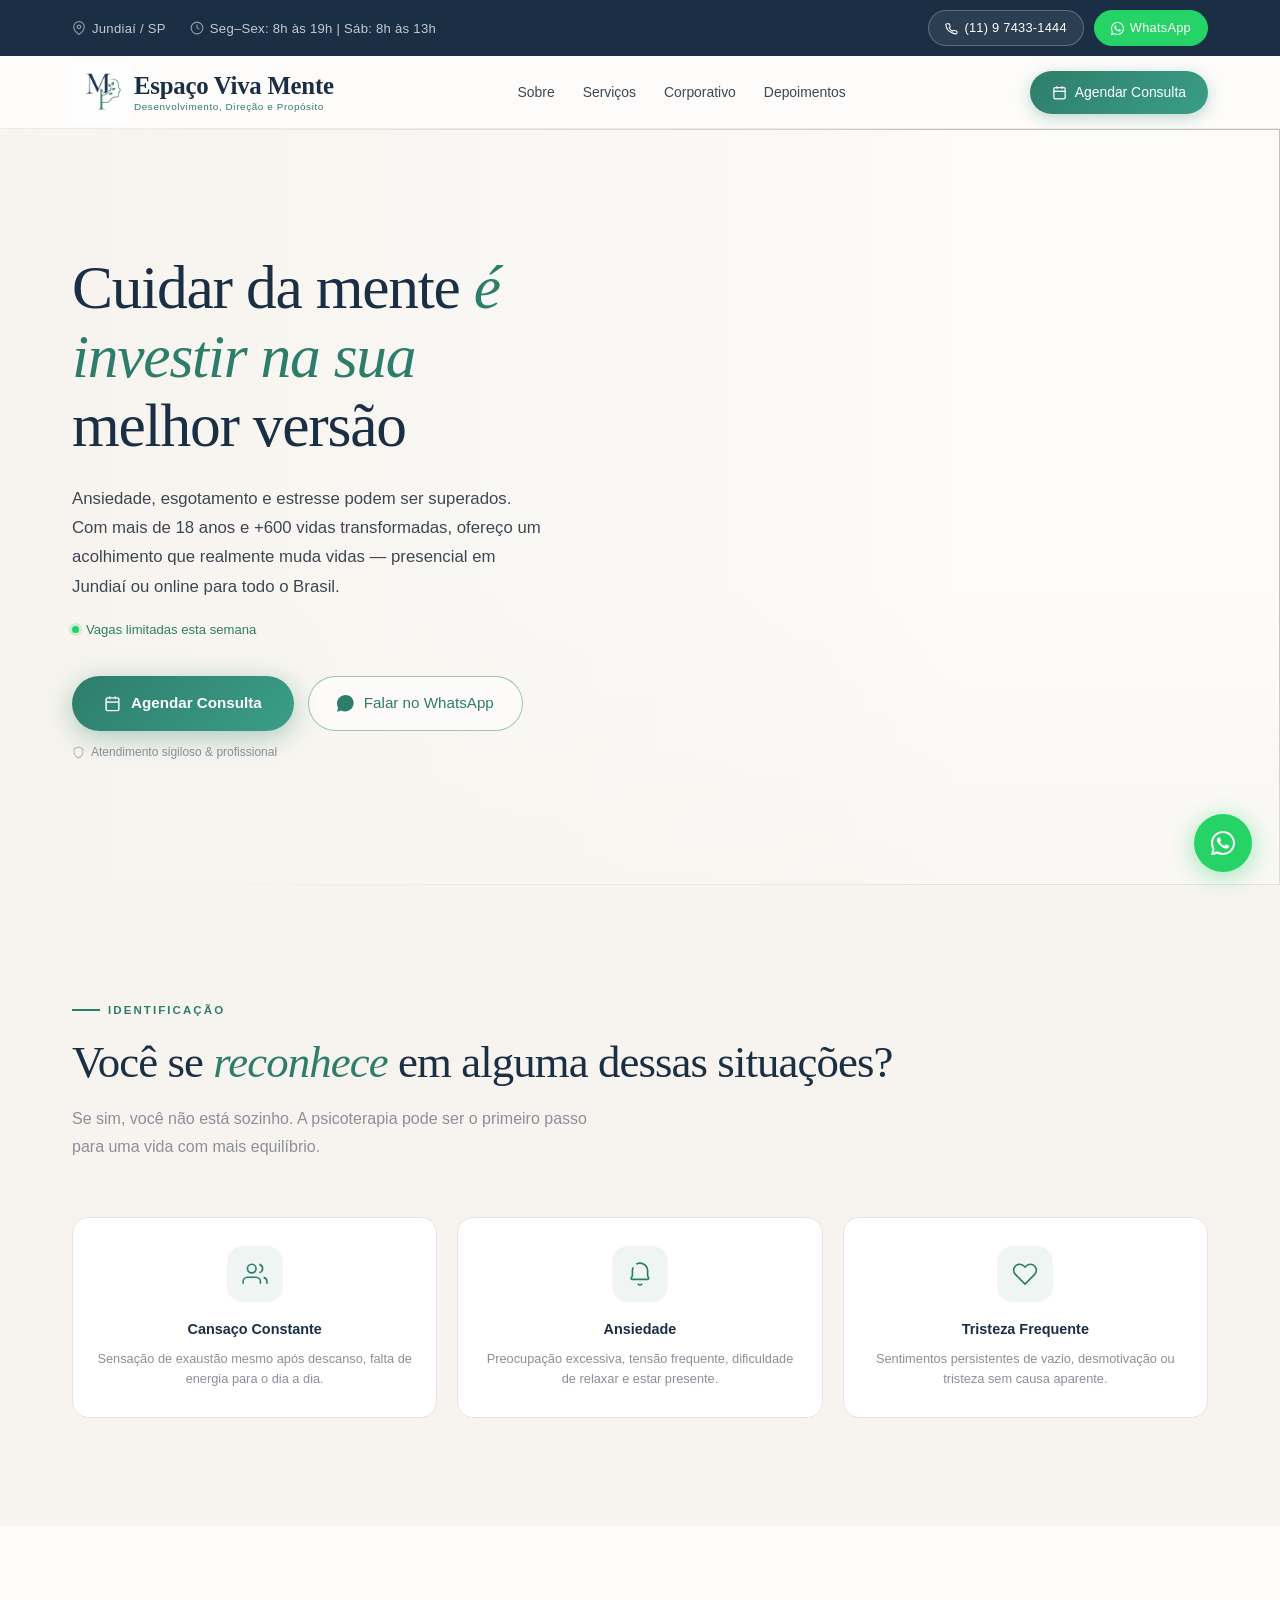
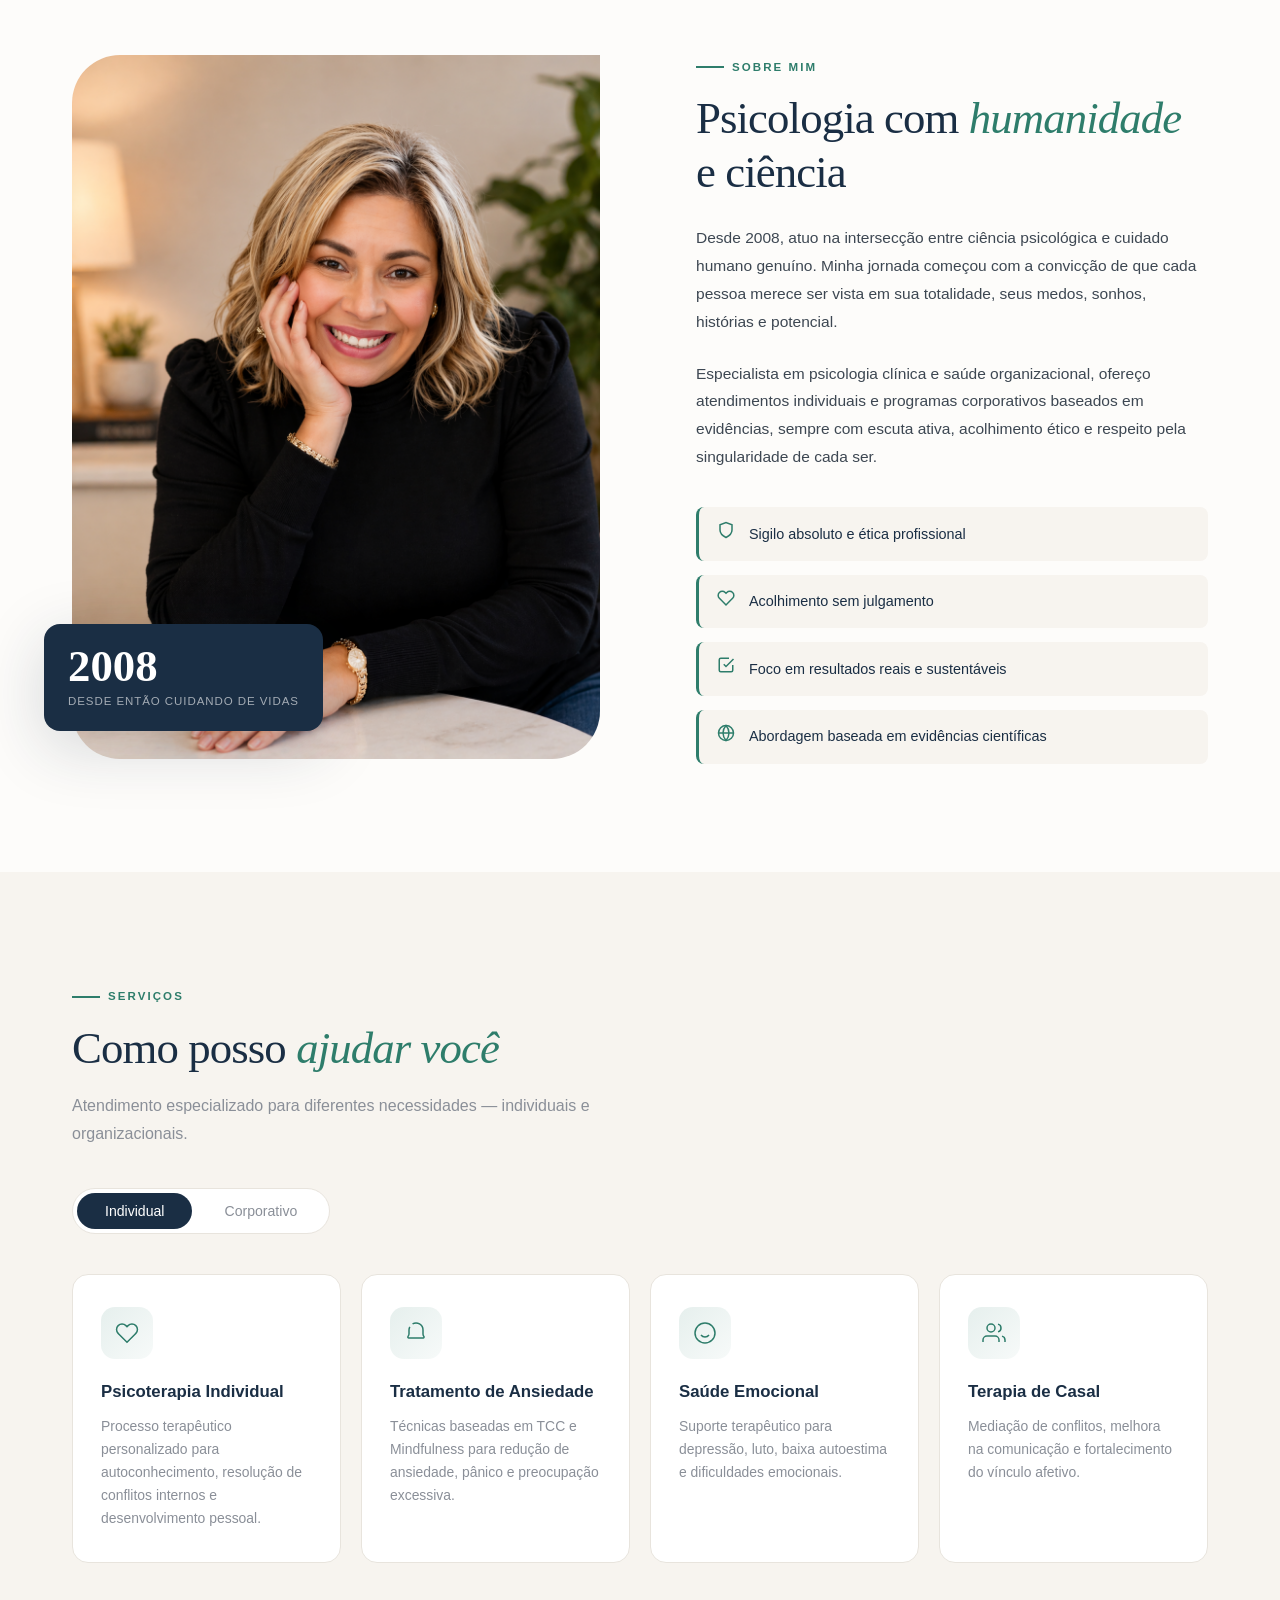
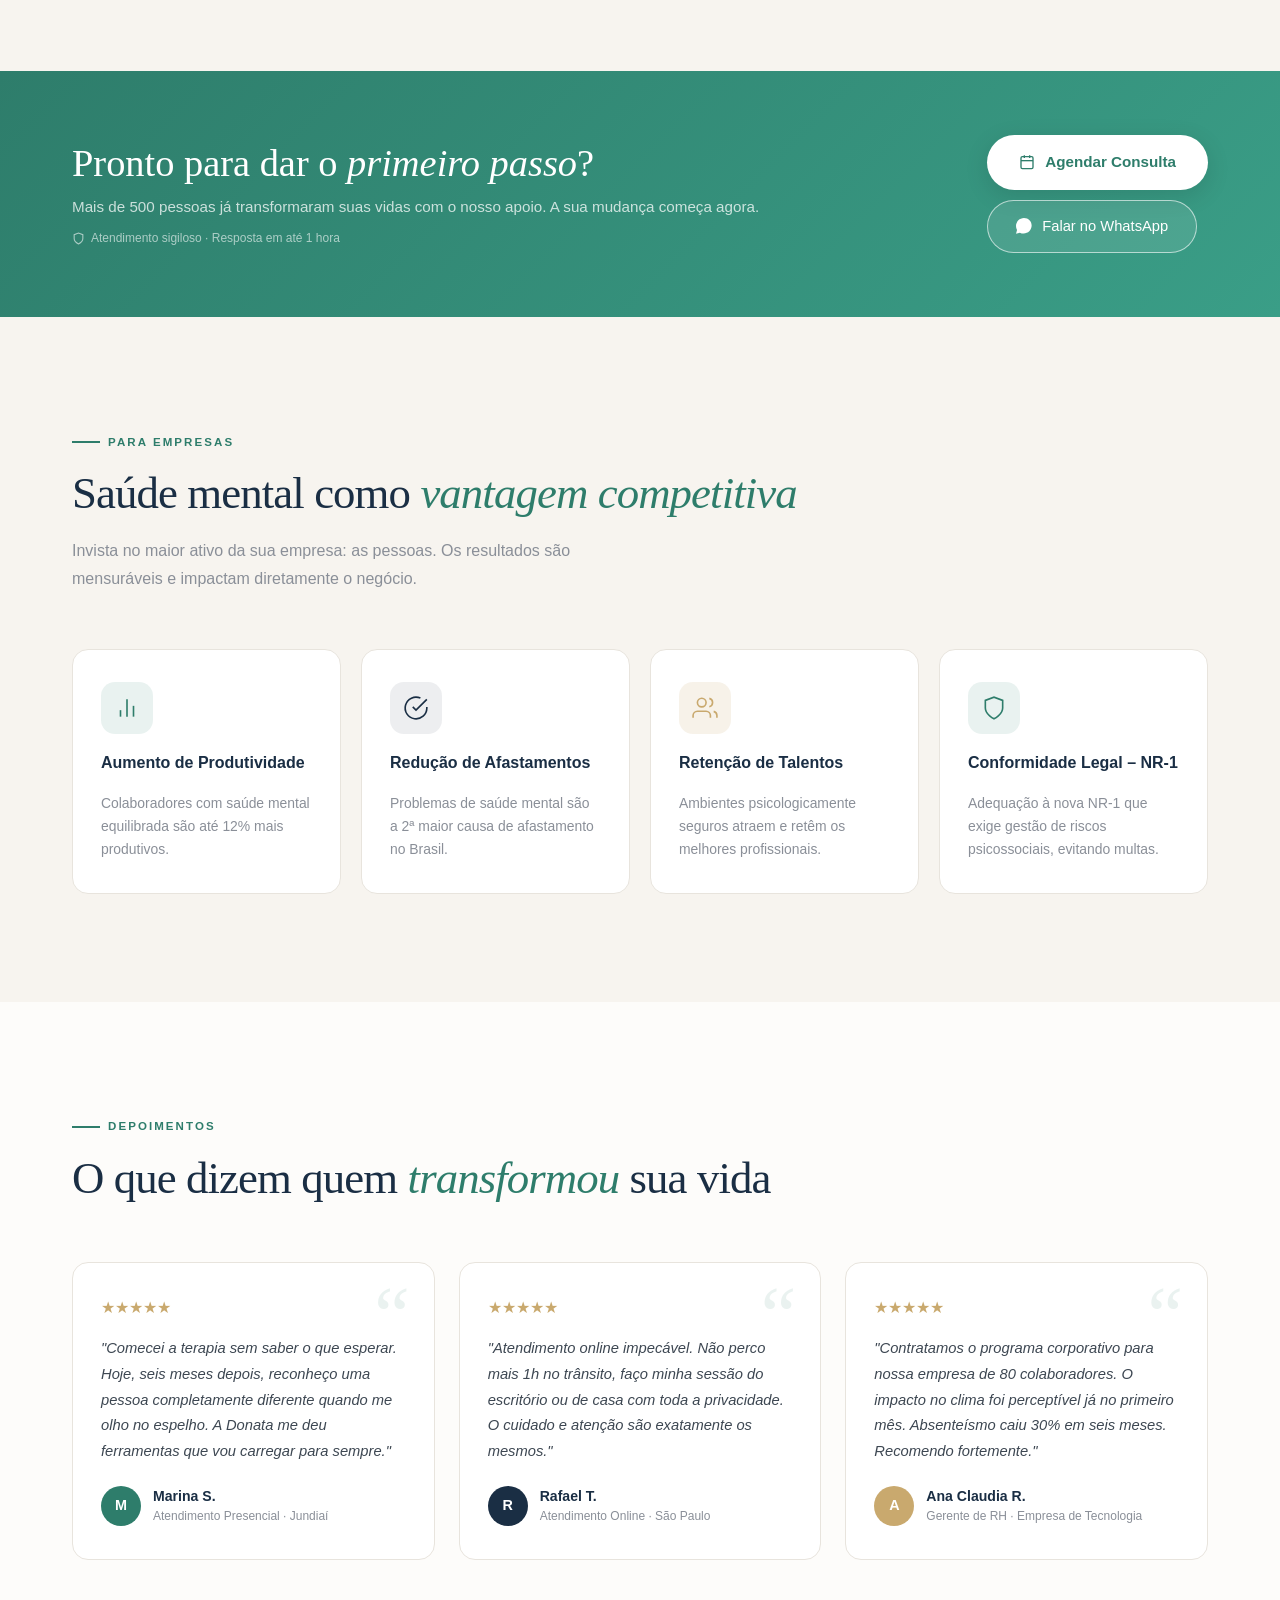
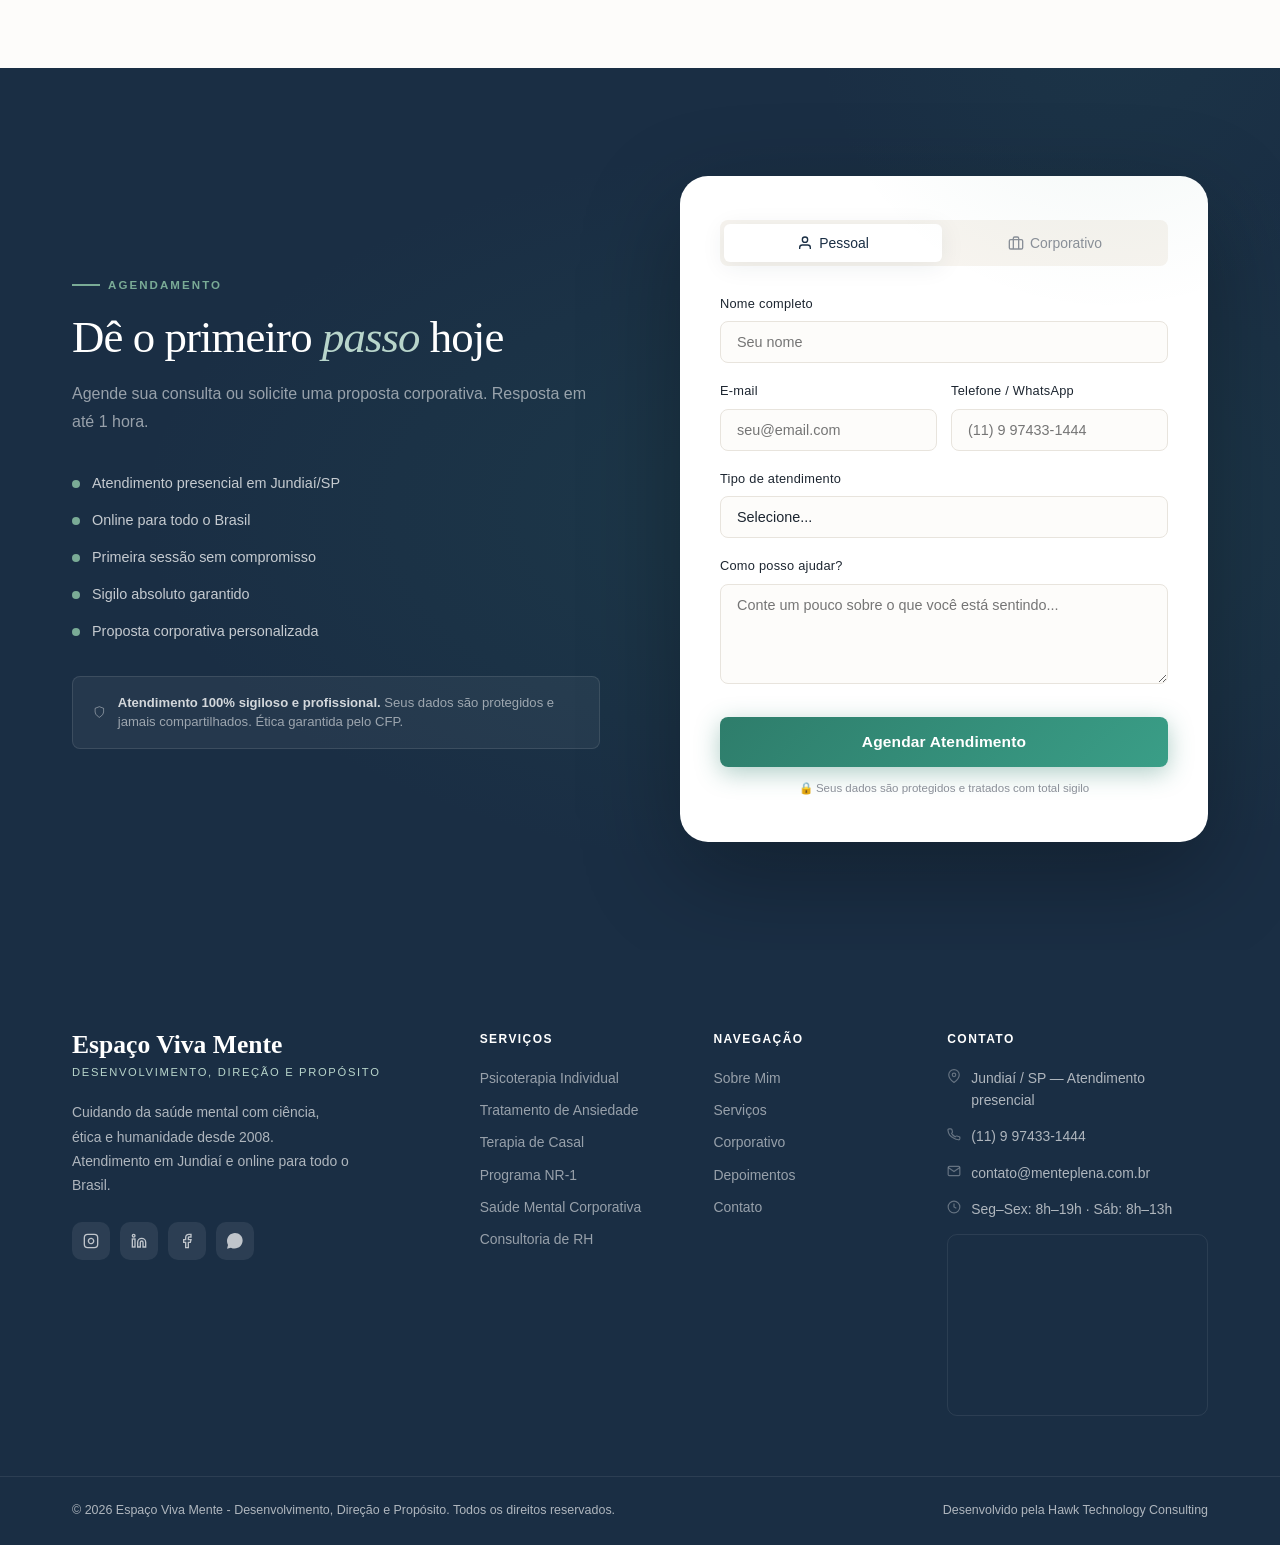
==== index.html @ c43ca494 "feat: Espaco VivaMente separado" ====
<!DOCTYPE html>
<html lang="pt-BR">
<head>
  <meta charset="UTF-8" />
  <meta name="viewport" content="width=device-width, initial-scale=1.0" />
  <meta name="description" content="Psicóloga em Jundiaí e atendimento online para todo o Brasil. Saúde mental individual e corporativa. Agende sua consulta." />
  <meta name="theme-color" content="#1a2e44" />
  <meta name="robots" content="index,follow,max-image-preview:large,max-snippet:-1,max-video-preview:-1" />
  <meta name="referrer" content="strict-origin-when-cross-origin" />
  <link rel="canonical" href="https://seudominio.com/" />

  <meta property="og:type" content="website" />
  <meta property="og:locale" content="pt_BR" />
  <meta property="og:title" content="Espaço Viva Mente - Desenvolvimento, Direção e Propósito | Psicologia Clínica e Corporativa em Jundiaí" />
  <meta property="og:description" content="Psicóloga em Jundiaí e atendimento online para todo o Brasil. Saúde mental individual e corporativa. Agende sua consulta." />
  <meta property="og:url" content="https://seudominio.com/" />
  <meta property="og:image" content="https://seudominio.com/og-image.webp" />

  <meta name="twitter:card" content="summary_large_image" />
  <meta name="twitter:title" content="Espaço Viva Mente - Desenvolvimento, Direção e Propósito | Psicologia Clínica e Corporativa em Jundiaí" />
  <meta name="twitter:description" content="Psicóloga em Jundiaí e atendimento online para todo o Brasil. Saúde mental individual e corporativa. Agende sua consulta." />
  <meta name="twitter:image" content="https://seudominio.com/og-image.webp" />

  <title>Espaço Viva Mente - Desenvolvimento, Direção e Propósito | Psicologia Clínica e Corporativa em Jundiaí</title>

  <link rel="preconnect" href="https://fonts.googleapis.com" />
  <link rel="preconnect" href="https://fonts.gstatic.com" crossorigin />

  <link rel="preload" as="image" href="images/background.png" fetchpriority="high" />
  <link rel="preload" as="image" href="images/logo.png" />

  <link rel="stylesheet" href="style.css" />

  <script type="application/ld+json">
  {
    "@context": "https://schema.org",
    "@type": "Psychologist",
    "name": "Espaço Viva Mente - Desenvolvimento, Direção e Propósito",
    "url": "https://seudominio.com/",
    "telephone": "+55-11-97433-1444",
    "address": {
      "@type": "PostalAddress",
      "addressLocality": "Jundiaí",
      "addressRegion": "SP",
      "addressCountry": "BR"
    },
    "areaServed": "Brasil",
    "sameAs": [
      "https://www.instagram.com/donata_psico"
    ]
  }
  </script>
</head>
<body>

  <header>
    <div class="topbar" role="banner">
      <div class="topbar-inner">
        <div class="topbar-left" aria-label="Informações rápidas">
          <div class="topbar-item">
            <svg width="14" height="14" viewBox="0 0 24 24" fill="none" stroke="currentColor" stroke-width="2" aria-hidden="true"><path d="M21 10c0 7-9 13-9 13s-9-6-9-13a9 9 0 0 1 18 0z"/><circle cx="12" cy="10" r="3"/></svg>
            Jundiaí / SP
          </div>
          <div class="topbar-item">
            <svg width="14" height="14" viewBox="0 0 24 24" fill="none" stroke="currentColor" stroke-width="2" aria-hidden="true"><circle cx="12" cy="12" r="10"/><polyline points="12 6 12 12 16 14"/></svg>
            Seg–Sex: 8h às 19h | Sáb: 8h às 13h
          </div>
        </div>
        <div class="topbar-right">
          <a href="tel:+5511974331444" class="btn-top btn-top-phone" aria-label="Ligar para (11) 9 7433-1444">
            <svg width="13" height="13" viewBox="0 0 24 24" fill="none" stroke="currentColor" stroke-width="2" aria-hidden="true"><path d="M22 16.92v3a2 2 0 0 1-2.18 2 19.79 19.79 0 0 1-8.63-3.07A19.5 19.5 0 0 1 4.69 14a19.79 19.79 0 0 1-3.07-8.67A2 2 0 0 1 3.6 3.18h3a2 2 0 0 1 2 1.72c.127.96.361 1.903.7 2.81a2 2 0 0 1-.45 2.11L7.91 10.91a16 16 0 0 0 6 6l.91-.91a2 2 0 0 1 2.11-.45c.907.339 1.85.573 2.81.7A2 2 0 0 1 21.73 19v-.09l.27-2.09z"/></svg>
            (11) 9 7433-1444
          </a>
          <a href="https://wa.me/5511974331444" target="_blank" rel="noopener noreferrer" class="btn-top btn-top-wa" aria-label="Abrir conversa no WhatsApp">
            <svg width="13" height="13" viewBox="0 0 24 24" fill="currentColor" aria-hidden="true"><path d="M12 0C5.373 0 0 5.373 0 12c0 2.127.558 4.126 1.532 5.864L.057 23.75a.5.5 0 0 0 .614.63l6.019-1.58A11.943 11.943 0 0 0 12 24c6.627 0 12-5.373 12-12S18.627 0 12 0zm0 22c-1.907 0-3.694-.528-5.22-1.445l-.375-.218-3.886 1.02 1.04-3.796-.242-.395A9.96 9.96 0 0 1 2 12C2 6.477 6.477 2 12 2s10 4.477 10 10-4.477 10-10 10zm5.472-7.618c-.297-.149-1.758-.867-2.03-.967-.273-.099-.471-.148-.67.15-.197.297-.767.966-.94 1.164-.173.199-.347.223-.644.075-.297-.15-1.255-.463-2.39-1.475-.883-.788-1.48-1.761-1.653-2.059-.173-.297-.018-.458.13-.606.134-.133.298-.347.446-.52.149-.174.198-.298.298-.497.099-.198.05-.371-.025-.52-.075-.149-.669-1.612-.916-2.207-.242-.579-.487-.5-.669-.51-.173-.008-.371-.01-.57-.01-.198 0-.52.074-.792.372-.272.297-1.04 1.016-1.04 2.479 0 1.462 1.065 2.875 1.213 3.074.149.198 2.096 3.2 5.077 4.487.709.306 1.262.489 1.694.625.712.227 1.36.195 1.871.118.571-.085 1.758-.719 2.006-1.413.248-.694.248-1.289.173-1.413-.074-.124-.272-.198-.57-.347z"/></svg>
            WhatsApp
          </a>
        </div>
      </div>
    </div>

    <nav id="header" aria-label="Navegação principal">
      <div class="header-inner">
        <a href="#conteudo" class="logo" aria-label="Ir para o topo da página">
          <img class="logo-img" src="images/logo.png" alt="Espaço Viva Mente" width="180" height="56" decoding="async" />
          <div>
            <span class="logo-name">Espaço Viva Mente</span>
            <h1 class="logo-tag">Desenvolvimento, Direção e Propósito</h1>
          </div>
        </a>

        <nav class="desktop-nav" aria-label="Seções da página">
          <a href="#sobre">Sobre</a>
          <a href="#servicos">Serviços</a>
          <a href="#corporativo">Corporativo</a>
          <a href="#depoimentos">Depoimentos</a>
        </nav>

        <a href="#contato" class="btn-agendar">
          <svg width="15" height="15" viewBox="0 0 24 24" fill="none" stroke="currentColor" stroke-width="2" aria-hidden="true"><rect x="3" y="4" width="18" height="18" rx="2" ry="2"/><line x1="16" y1="2" x2="16" y2="6"/><line x1="8" y1="2" x2="8" y2="6"/><line x1="3" y1="10" x2="21" y2="10"/></svg>
          Agendar Consulta
        </a>

        <button class="menu-toggle" id="menuToggle" type="button" aria-label="Abrir menu" aria-controls="mobileMenu" aria-expanded="false">
          <span></span><span></span><span></span>
        </button>
      </div>
    </nav>
  </header>

  <div class="mobile-menu" id="mobileMenu" hidden>
    <a href="#sobre" class="mobile-link">Sobre</a>
    <a href="#servicos" class="mobile-link">Serviços</a>
    <a href="#corporativo" class="mobile-link">Corporativo</a>
    <a href="#depoimentos" class="mobile-link">Depoimentos</a>
    <a href="#contato" class="btn-mobile-cta mobile-link">Agendar Consulta</a>
  </div>

  <main id="conteudo">
    <section class="hero-section" aria-labelledby="hero-title">
      <div class="hero-bg" aria-hidden="true">
        <img src="images/background.png" class="bg-hero" alt="" loading="eager" fetchpriority="high" decoding="async" width="1920" height="1080" id="heroBg" />
        <div class="hero-bg-overlay"></div>
        <div class="hero-bg-overlay2"></div>
      </div>

      <div class="hero">
        <div class="hero-content">
          <h2 id="hero-title">
            Cuidar da mente <em>é investir na sua</em>
            <span class="hero-h1-accent">melhor versão</span>
          </h2>

          <p class="hero-sub">Ansiedade, esgotamento e estresse podem ser superados. Com mais de 18 anos e +600 vidas transformadas, ofereço um acolhimento que realmente muda vidas — presencial em Jundiaí ou online para todo o Brasil.</p>

          <div class="hero-urgency" aria-label="Mensagem de urgência">
            <span class="hero-urgency-dot"></span>
            Vagas limitadas esta semana
          </div>

          <div class="hero-ctas">
            <a href="#contato" class="btn-primary">
              <svg width="17" height="17" viewBox="0 0 24 24" fill="none" stroke="currentColor" stroke-width="2" aria-hidden="true"><rect x="3" y="4" width="18" height="18" rx="2" ry="2"/><line x1="16" y1="2" x2="16" y2="6"/><line x1="8" y1="2" x2="8" y2="6"/><line x1="3" y1="10" x2="21" y2="10"/></svg>
              Agendar Consulta
            </a>
            <a href="https://wa.me/5511974331444" class="btn-secondary" target="_blank" rel="noopener noreferrer">
              <svg width="17" height="17" viewBox="0 0 24 24" fill="currentColor" aria-hidden="true"><path d="M17.472 14.382c-.297-.149-1.758-.867-2.03-.967-.273-.099-.471-.148-.67.15-.197.297-.767.966-.94 1.164-.173.199-.347.223-.644.075-.297-.15-1.255-.463-2.39-1.475-.883-.788-1.48-1.761-1.653-2.059-.173-.297-.018-.458.13-.606.134-.133.298-.347.446-.52.149-.174.198-.298.298-.497.099-.198.05-.371-.025-.52-.075-.149-.669-1.612-.916-2.207-.242-.579-.487-.5-.669-.51-.173-.008-.371-.01-.57-.01-.198 0-.52.074-.792.372-.272.297-1.04 1.016-1.04 2.479 0 1.462 1.065 2.875 1.213 3.074.149.198 2.096 3.2 5.077 4.487.709.306 1.262.489 1.694.625.712.227 1.36.195 1.871.118.571-.085 1.758-.719 2.006-1.413.248-.694.248-1.289.173-1.413-.074-.124-.272-.198-.57-.347zM12 0C5.373 0 0 5.373 0 12c0 2.122.553 4.115 1.523 5.844L.064 23.5 5.86 22c1.671.913 3.576 1.436 5.601 1.436 6.627 0 12-5.373 12-12S18.627 0 12 0z"/></svg>
              Falar no WhatsApp
            </a>
          </div>

          <div class="hero-cta-note">
            <svg width="13" height="13" viewBox="0 0 24 24" fill="none" stroke="currentColor" stroke-width="2" aria-hidden="true"><path d="M12 22s8-4 8-10V5l-8-3-8 3v7c0 6 8 10 8 10z"/></svg>
            Atendimento sigiloso &amp; profissional
          </div>
        </div>
      </div>
    </section>

    <section class="dores" id="dores" aria-labelledby="dores-title">
      <div class="container">
        <div class="section-label">Identificação</div>
        <h2 class="section-title" id="dores-title">Você se <em>reconhece</em> em alguma dessas situações?</h2>
        <p class="section-sub">Se sim, você não está sozinho. A psicoterapia pode ser o primeiro passo para uma vida com mais equilíbrio.</p>
        <div class="dores-grid">
          <article class="dor-card fade-up">
            <div class="dor-icon"><svg width="26" height="26" viewBox="0 0 24 24" fill="none" stroke="#2e7d6b" stroke-width="1.5" aria-hidden="true"><path d="M17 21v-2a4 4 0 0 0-4-4H5a4 4 0 0 0-4 4v2"/><circle cx="9" cy="7" r="4"/><path d="M23 21v-2a4 4 0 0 0-3-3.87"/><path d="M16 3.13a4 4 0 0 1 0 7.75"/></svg></div>
            <div class="dor-title">Cansaço Constante</div>
            <div class="dor-text">Sensação de exaustão mesmo após descanso, falta de energia para o dia a dia.</div>
          </article>
          <article class="dor-card fade-up">
            <div class="dor-icon"><svg width="26" height="26" viewBox="0 0 24 24" fill="none" stroke="#2e7d6b" stroke-width="1.5" aria-hidden="true"><path d="M8.56 2.9A7 7 0 0 1 19 9v4a4 4 0 0 0 .8 2.4l.2.3A1 1 0 0 1 19.2 17H4.8a1 1 0 0 1-.8-1.6l.2-.3A4 4 0 0 0 5 13V9a7 7 0 0 1 .79-3.2"/><path d="M10.1 20.85a2 2 0 0 0 3.8 0"/></svg></div>
            <div class="dor-title">Ansiedade</div>
            <div class="dor-text">Preocupação excessiva, tensão frequente, dificuldade de relaxar e estar presente.</div>
          </article>
          <article class="dor-card fade-up">
            <div class="dor-icon"><svg width="26" height="26" viewBox="0 0 24 24" fill="none" stroke="#2e7d6b" stroke-width="1.5" aria-hidden="true"><path d="M20.84 4.61a5.5 5.5 0 0 0-7.78 0L12 5.67l-1.06-1.06a5.5 5.5 0 0 0-7.78 7.78l1.06 1.06L12 21.23l7.78-7.78 1.06-1.06a5.5 5.5 0 0 0 0-7.78z"/></svg></div>
            <div class="dor-title">Tristeza Frequente</div>
            <div class="dor-text">Sentimentos persistentes de vazio, desmotivação ou tristeza sem causa aparente.</div>
          </article>
        </div>
      </div>
    </section>

    <section id="sobre" aria-labelledby="sobre-title">
      <div class="container">
        <div class="sobre-grid">
          <div class="fade-left">
            <div class="sobre-img-wrap">
              <div class="sobre-img-bg">
                <div class="sobre-img-placeholder"></div>
              </div>
            </div>
            <div class="sobre-badge-float">
              <div class="sobre-badge-year">2008</div>
              <div class="sobre-badge-label">Desde então cuidando de vidas</div>
            </div>
          </div>
          <div class="sobre-content fade-right">
            <div class="section-label">Sobre Mim</div>
            <h2 class="section-title" id="sobre-title">Psicologia com <em>humanidade</em> e ciência</h2>
            <p class="sobre-text">Desde 2008, atuo na intersecção entre ciência psicológica e cuidado humano genuíno. Minha jornada começou com a convicção de que cada pessoa merece ser vista em sua totalidade, seus medos, sonhos, histórias e potencial.</p>
            <p class="sobre-text">Especialista em psicologia clínica e saúde organizacional, ofereço atendimentos individuais e programas corporativos baseados em evidências, sempre com escuta ativa, acolhimento ético e respeito pela singularidade de cada ser.</p>
            <div class="sobre-valores">
              <div class="valor-item"><div class="valor-icon"><svg width="18" height="18" viewBox="0 0 24 24" fill="none" stroke="currentColor" stroke-width="2" aria-hidden="true"><path d="M12 22s8-4 8-10V5l-8-3-8 3v7c0 6 8 10 8 10z"/></svg></div><div class="valor-text">Sigilo absoluto e ética profissional</div></div>
              <div class="valor-item"><div class="valor-icon"><svg width="18" height="18" viewBox="0 0 24 24" fill="none" stroke="currentColor" stroke-width="2" aria-hidden="true"><path d="M20.84 4.61a5.5 5.5 0 0 0-7.78 0L12 5.67l-1.06-1.06a5.5 5.5 0 0 0-7.78 7.78l1.06 1.06L12 21.23l7.78-7.78 1.06-1.06a5.5 5.5 0 0 0 0-7.78z"/></svg></div><div class="valor-text">Acolhimento sem julgamento</div></div>
              <div class="valor-item"><div class="valor-icon"><svg width="18" height="18" viewBox="0 0 24 24" fill="none" stroke="currentColor" stroke-width="2" aria-hidden="true"><polyline points="9 11 12 14 22 4"/><path d="M21 12v7a2 2 0 0 1-2 2H5a2 2 0 0 1-2-2V5a2 2 0 0 1 2-2h11"/></svg></div><div class="valor-text">Foco em resultados reais e sustentáveis</div></div>
              <div class="valor-item"><div class="valor-icon"><svg width="18" height="18" viewBox="0 0 24 24" fill="none" stroke="currentColor" stroke-width="2" aria-hidden="true"><circle cx="12" cy="12" r="10"/><path d="M2 12h20M12 2a15.3 15.3 0 0 1 4 10 15.3 15.3 0 0 1-4 10 15.3 15.3 0 0 1-4-10 15.3 15.3 0 0 1 4-10z"/></svg></div><div class="valor-text">Abordagem baseada em evidências científicas</div></div>
            </div>
          </div>
        </div>
      </div>
    </section>

    <section class="servicos" id="servicos" aria-labelledby="servicos-title">
      <div class="container">
        <div class="section-label">Serviços</div>
        <h2 class="section-title" id="servicos-title">Como posso <em>ajudar você</em></h2>
        <p class="section-sub">Atendimento especializado para diferentes necessidades — individuais e organizacionais.</p>

        <div class="servicos-tabs" role="tablist" aria-label="Tipos de atendimento">
          <button class="tab-btn active" type="button" onclick="switchTab('individual')" role="tab" aria-selected="true" aria-controls="panel-individual" id="tab-individual">Individual</button>
          <button class="tab-btn" type="button" onclick="switchTab('corporativo')" role="tab" aria-selected="false" aria-controls="panel-corporativo" id="tab-corporativo">Corporativo</button>
        </div>

        <div class="servicos-panel active" id="panel-individual" role="tabpanel" aria-labelledby="tab-individual">
          <div class="servicos-grid">
            <article class="servico-card fade-up">
              <div class="servico-icon"><svg width="24" height="24" viewBox="0 0 24 24" fill="none" stroke="#2e7d6b" stroke-width="1.5" aria-hidden="true"><path d="M20.84 4.61a5.5 5.5 0 0 0-7.78 0L12 5.67l-1.06-1.06a5.5 5.5 0 0 0-7.78 7.78l1.06 1.06L12 21.23l7.78-7.78 1.06-1.06a5.5 5.5 0 0 0 0-7.78z"/></svg></div>
              <div class="servico-title">Psicoterapia Individual</div>
              <div class="servico-text">Processo terapêutico personalizado para autoconhecimento, resolução de conflitos internos e desenvolvimento pessoal.</div>
            </article>
            <article class="servico-card fade-up">
              <div class="servico-icon"><svg width="24" height="24" viewBox="0 0 24 24" fill="none" stroke="#2e7d6b" stroke-width="1.5" aria-hidden="true"><path d="M8.56 2.9A7 7 0 0 1 19 9v4a4 4 0 0 0 .8 2.4l.2.3A1 1 0 0 1 19.2 17H4.8a1 1 0 0 1-.8-1.6l.2-.3A4 4 0 0 0 5 13V9a7 7 0 0 1 .79-3.2"/></svg></div>
              <div class="servico-title">Tratamento de Ansiedade</div>
              <div class="servico-text">Técnicas baseadas em TCC e Mindfulness para redução de ansiedade, pânico e preocupação excessiva.</div>
            </article>
            <article class="servico-card fade-up">
              <div class="servico-icon"><svg width="24" height="24" viewBox="0 0 24 24" fill="none" stroke="#2e7d6b" stroke-width="1.5" aria-hidden="true"><circle cx="12" cy="12" r="10"/><path d="M8 14s1.5 2 4 2 4-2 4-2"/><line x1="9" y1="9" x2="9.01" y2="9"/><line x1="15" y1="9" x2="15.01" y2="9"/></svg></div>
              <div class="servico-title">Saúde Emocional</div>
              <div class="servico-text">Suporte terapêutico para depressão, luto, baixa autoestima e dificuldades emocionais.</div>
            </article>
            <article class="servico-card fade-up">
              <div class="servico-icon"><svg width="24" height="24" viewBox="0 0 24 24" fill="none" stroke="#2e7d6b" stroke-width="1.5" aria-hidden="true"><path d="M17 21v-2a4 4 0 0 0-4-4H5a4 4 0 0 0-4 4v2"/><circle cx="9" cy="7" r="4"/><path d="M23 21v-2a4 4 0 0 0-3-3.87"/><path d="M16 3.13a4 4 0 0 1 0 7.75"/></svg></div>
              <div class="servico-title">Terapia de Casal</div>
              <div class="servico-text">Mediação de conflitos, melhora na comunicação e fortalecimento do vínculo afetivo.</div>
            </article>
          </div>
        </div>

        <div class="servicos-panel" id="panel-corporativo" role="tabpanel" aria-labelledby="tab-corporativo" hidden>
          <div class="servicos-grid">
            <article class="servico-card fade-up" id="nr_1">
              <div class="servico-icon"><svg width="24" height="24" viewBox="0 0 24 24" fill="none" stroke="#2e7d6b" stroke-width="1.5" aria-hidden="true"><rect x="2" y="3" width="20" height="14" rx="2"/><line x1="8" y1="21" x2="16" y2="21"/><line x1="12" y1="17" x2="12" y2="21"/></svg></div>
              <div class="servico-title">Programa NR-1</div>
              <div class="servico-text">Adequação legal à NR-1 com mapeamento de riscos psicossociais e gestão do estresse organizacional.</div>
            </article>
            <article class="servico-card fade-up" id="mental-empresa">
              <div class="servico-icon"><svg width="24" height="24" viewBox="0 0 24 24" fill="none" stroke="#2e7d6b" stroke-width="1.5" aria-hidden="true"><path d="M22 12h-4l-3 9L9 3l-3 9H2"/></svg></div>
              <div class="servico-title">Saúde Mental nas Empresas</div>
              <div class="servico-text">Programas de bem-estar, palestras e workshops para equipes mais saudáveis e produtivas.</div>
            </article>
            <article class="servico-card fade-up" id="consultoria">
              <div class="servico-icon"><svg width="24" height="24" viewBox="0 0 24 24" fill="none" stroke="#2e7d6b" stroke-width="1.5" aria-hidden="true"><path d="M16 4h2a2 2 0 0 1 2 2v14a2 2 0 0 1-2 2H6a2 2 0 0 1-2-2V6a2 2 0 0 1 2-2h2"/><rect x="8" y="2" width="8" height="4" rx="1" ry="1"/></svg></div>
              <div class="servico-title">Consultoria de RH</div>
              <div class="servico-text">Suporte estratégico ao RH em processos seletivos, desenvolvimento de lideranças e gestão de conflitos.</div>
            </article>
            <article class="servico-card fade-up" id="organizacional">
              <div class="servico-icon"><svg width="24" height="24" viewBox="0 0 24 24" fill="none" stroke="#2e7d6b" stroke-width="1.5" aria-hidden="true"><line x1="18" y1="20" x2="18" y2="10"/><line x1="12" y1="20" x2="12" y2="4"/><line x1="6" y1="20" x2="6" y2="14"/></svg></div>
              <div class="servico-title">Psicologia Organizacional</div>
              <div class="servico-text">Diagnóstico organizacional, clima empresarial e estratégias para redução de afastamentos por saúde mental.</div>
            </article>
          </div>
        </div>
      </div>
    </section>

    <div class="cta-band" aria-labelledby="cta-band-title">
      <div class="cta-band-inner">
        <div class="cta-band-text">
          <h3 id="cta-band-title">Pronto para dar o <em>primeiro passo</em>?</h3>
          <p>Mais de 500 pessoas já transformaram suas vidas com o nosso apoio. A sua mudança começa agora.</p>
          <div class="cta-band-note">
            <svg width="13" height="13" viewBox="0 0 24 24" fill="none" stroke="currentColor" stroke-width="2" aria-hidden="true"><path d="M12 22s8-4 8-10V5l-8-3-8 3v7c0 6 8 10 8 10z"/></svg>
            Atendimento sigiloso · Resposta em até 1 hora
          </div>
        </div>
        <div class="cta-band-btns">
          <a href="#contato" class="btn-cta-white">
            <svg width="16" height="16" viewBox="0 0 24 24" fill="none" stroke="currentColor" stroke-width="2" aria-hidden="true"><rect x="3" y="4" width="18" height="18" rx="2" ry="2"/><line x1="16" y1="2" x2="16" y2="6"/><line x1="8" y1="2" x2="8" y2="6"/><line x1="3" y1="10" x2="21" y2="10"/></svg>
            Agendar Consulta
          </a>
          <a href="https://wa.me/55119974331444" class="btn-cta-wa" target="_blank" rel="noopener noreferrer">
            <svg width="16" height="16" viewBox="0 0 24 24" fill="currentColor" aria-hidden="true"><path d="M17.472 14.382c-.297-.149-1.758-.867-2.03-.967-.273-.099-.471-.148-.67.15-.197.297-.767.966-.94 1.164-.173.199-.347.223-.644.075-.297-.15-1.255-.463-2.39-1.475-.883-.788-1.48-1.761-1.653-2.059-.173-.297-.018-.458.13-.606.134-.133.298-.347.446-.52.149-.174.198-.298.298-.497.099-.198.05-.371-.025-.52-.075-.149-.669-1.612-.916-2.207-.242-.579-.487-.5-.669-.51-.173-.008-.371-.01-.57-.01-.198 0-.52.074-.792.372-.272.297-1.04 1.016-1.04 2.479 0 1.462 1.065 2.875 1.213 3.074.149.198 2.096 3.2 5.077 4.487.709.306 1.262.489 1.694.625.712.227 1.36.195 1.871.118.571-.085 1.758-.719 2.006-1.413.248-.694.248-1.289.173-1.413-.074-.124-.272-.198-.57-.347zM12 0C5.373 0 0 5.373 0 12c0 2.122.553 4.115 1.523 5.844L.064 23.5 5.86 22c1.671.913 3.576 1.436 5.601 1.436 6.627 0 12-5.373 12-12S18.627 0 12 0z"/></svg>
            Falar no WhatsApp
          </a>
        </div>
      </div>
    </div>

    <section class="beneficios" id="corporativo" aria-labelledby="corporativo-title">
      <div class="container">
        <div class="section-label">Para Empresas</div>
        <h2 class="section-title" id="corporativo-title">Saúde mental como <em>vantagem competitiva</em></h2>
        <p class="section-sub">Invista no maior ativo da sua empresa: as pessoas. Os resultados são mensuráveis e impactam diretamente o negócio.</p>
        <div class="beneficios-grid">
          <article class="ben-card fade-up">
            <div class="ben-icon ben-icon-1"><svg width="26" height="26" viewBox="0 0 24 24" fill="none" stroke="#2e7d6b" stroke-width="1.5" aria-hidden="true"><line x1="18" y1="20" x2="18" y2="10"/><line x1="12" y1="20" x2="12" y2="4"/><line x1="6" y1="20" x2="6" y2="14"/></svg></div>
            <div class="ben-title">Aumento de Produtividade</div>
            <div class="ben-text">Colaboradores com saúde mental equilibrada são até 12% mais produtivos.</div>
          </article>
          <article class="ben-card fade-up">
            <div class="ben-icon ben-icon-2"><svg width="26" height="26" viewBox="0 0 24 24" fill="none" stroke="#1a2e44" stroke-width="1.5" aria-hidden="true"><path d="M22 11.08V12a10 10 0 1 1-5.93-9.14"/><polyline points="22 4 12 14.01 9 11.01"/></svg></div>
            <div class="ben-title">Redução de Afastamentos</div>
            <div class="ben-text">Problemas de saúde mental são a 2ª maior causa de afastamento no Brasil.</div>
          </article>
          <article class="ben-card fade-up">
            <div class="ben-icon ben-icon-3"><svg width="26" height="26" viewBox="0 0 24 24" fill="none" stroke="#c9a96e" stroke-width="1.5" aria-hidden="true"><path d="M17 21v-2a4 4 0 0 0-4-4H5a4 4 0 0 0-4 4v2"/><circle cx="9" cy="7" r="4"/><path d="M23 21v-2a4 4 0 0 0-3-3.87"/><path d="M16 3.13a4 4 0 0 1 0 7.75"/></svg></div>
            <div class="ben-title">Retenção de Talentos</div>
            <div class="ben-text">Ambientes psicologicamente seguros atraem e retêm os melhores profissionais.</div>
          </article>
          <article class="ben-card fade-up">
            <div class="ben-icon ben-icon-1"><svg width="26" height="26" viewBox="0 0 24 24" fill="none" stroke="#2e7d6b" stroke-width="1.5" aria-hidden="true"><path d="M12 22s8-4 8-10V5l-8-3-8 3v7c0 6 8 10 8 10z"/></svg></div>
            <div class="ben-title">Conformidade Legal – NR-1</div>
            <div class="ben-text">Adequação à nova NR-1 que exige gestão de riscos psicossociais, evitando multas.</div>
          </article>
        </div>
      </div>
    </section>

    <section id="depoimentos" aria-labelledby="depoimentos-title">
      <div class="container">
        <div class="section-label">Depoimentos</div>
        <h2 class="section-title" id="depoimentos-title">O que dizem quem <em>transformou</em> sua vida</h2>
        <div class="depoimentos-grid">
          <article class="depo-card fade-up">
            <div class="depo-stars" aria-label="5 estrelas">★★★★★</div>
            <p class="depo-text">"Comecei a terapia sem saber o que esperar. Hoje, seis meses depois, reconheço uma pessoa completamente diferente quando me olho no espelho. A Donata me deu ferramentas que vou carregar para sempre."</p>
            <div class="depo-author">
              <div class="depo-avatar" style="background:var(--teal)">M</div>
              <div>
                <div class="depo-name">Marina S.</div>
                <div class="depo-role">Atendimento Presencial · Jundiaí</div>
              </div>
            </div>
          </article>
          <article class="depo-card fade-up">
            <div class="depo-stars" aria-label="5 estrelas">★★★★★</div>
            <p class="depo-text">"Atendimento online impecável. Não perco mais 1h no trânsito, faço minha sessão do escritório ou de casa com toda a privacidade. O cuidado e atenção são exatamente os mesmos."</p>
            <div class="depo-author">
              <div class="depo-avatar" style="background:var(--navy)">R</div>
              <div>
                <div class="depo-name">Rafael T.</div>
                <div class="depo-role">Atendimento Online · São Paulo</div>
              </div>
            </div>
          </article>
          <article class="depo-card fade-up">
            <div class="depo-stars" aria-label="5 estrelas">★★★★★</div>
            <p class="depo-text">"Contratamos o programa corporativo para nossa empresa de 80 colaboradores. O impacto no clima foi perceptível já no primeiro mês. Absenteísmo caiu 30% em seis meses. Recomendo fortemente."</p>
            <div class="depo-author">
              <div class="depo-avatar" style="background:var(--gold)">A</div>
              <div>
                <div class="depo-name">Ana Claudia R.</div>
                <div class="depo-role">Gerente de RH · Empresa de Tecnologia</div>
              </div>
            </div>
          </article>
        </div>
      </div>
    </section>

    <section class="form-section" id="contato" aria-labelledby="contato-title">
      <div class="container">
        <div class="form-grid">
          <div class="form-content fade-left">
            <div class="section-label">Agendamento</div>
            <h2 class="section-title" id="contato-title" style="color:white;">Dê o primeiro <em style="color:var(--sage-pale)">passo</em> hoje</h2>
            <p class="section-sub" style="color:rgba(255,255,255,0.55);">Agende sua consulta ou solicite uma proposta corporativa. Resposta em até 1 hora.</p>
            <div class="form-feature-list">
              <div class="form-feature"><div class="form-feature-dot"></div>Atendimento presencial em Jundiaí/SP</div>
              <div class="form-feature"><div class="form-feature-dot"></div>Online para todo o Brasil</div>
              <div class="form-feature"><div class="form-feature-dot"></div>Primeira sessão sem compromisso</div>
              <div class="form-feature"><div class="form-feature-dot"></div>Sigilo absoluto garantido</div>
              <div class="form-feature"><div class="form-feature-dot"></div>Proposta corporativa personalizada</div>
            </div>
            <div class="form-security">
              <svg width="20" height="20" viewBox="0 0 24 24" fill="none" stroke="rgba(255,255,255,0.5)" stroke-width="1.5" aria-hidden="true"><path d="M12 22s8-4 8-10V5l-8-3-8 3v7c0 6 8 10 8 10z"/></svg>
              <div class="form-security-text"><strong>Atendimento 100% sigiloso e profissional.</strong> Seus dados são protegidos e jamais compartilhados. Ética garantida pelo CFP.</div>
            </div>
          </div>

          <div class="form-card fade-right">
            <div class="form-type-toggle" role="tablist" aria-label="Selecionar tipo de formulário">
              <button class="type-btn active" type="button" onclick="switchForm('pessoal')" id="btn-pessoal" aria-controls="form-pessoal" aria-selected="true">
                <svg width="16" height="16" viewBox="0 0 24 24" fill="none" stroke="currentColor" stroke-width="2" aria-hidden="true"><path d="M20 21v-2a4 4 0 0 0-4-4H8a4 4 0 0 0-4 4v2"/><circle cx="12" cy="7" r="4"/></svg>
                Pessoal
              </button>
              <button class="type-btn" type="button" onclick="switchForm('corporativo')" id="btn-corp" aria-controls="form-corporativo" aria-selected="false">
                <svg width="16" height="16" viewBox="0 0 24 24" fill="none" stroke="currentColor" stroke-width="2" aria-hidden="true"><rect x="2" y="7" width="20" height="14" rx="2"/><path d="M16 21V5a2 2 0 0 0-2-2h-4a2 2 0 0 0-2 2v16"/></svg>
                Corporativo
              </button>
            </div>

            <div id="formStatus" class="form-status" role="status" aria-live="polite" hidden></div>

            <form id="contactForm" action="https://api.web3forms.com/submit" method="POST" novalidate>
              <input type="hidden" name="access_key" value="898410e8-1b17-412c-b8eb-83661e956d20" />

              <div class="form-panel active" id="form-pessoal">
                <div class="form-group">
                  <label class="form-label" for="pessoal-nome">Nome completo</label>
                  <input id="pessoal-nome" type="text" name="name" class="form-input" placeholder="Seu nome" autocomplete="name" required />
                </div>

                <div class="form-row">
                  <div class="form-group">
                    <label class="form-label" for="pessoal-email">E-mail</label>
                    <input id="pessoal-email" type="email" name="email" class="form-input" placeholder="seu@email.com" autocomplete="email" required />
                  </div>
                  <div class="form-group">
                    <label class="form-label" for="pessoal-phone">Telefone / WhatsApp</label>
                    <input id="pessoal-phone" type="tel" name="phone" class="form-input" placeholder="(11) 9 97433-1444" autocomplete="tel" />
                  </div>
                </div>

                <div class="form-group">
                  <label class="form-label" for="pessoal-atendimento">Tipo de atendimento</label>
                  <select id="pessoal-atendimento" name="tipo_atendimento" class="form-select" required>
                    <option value="">Selecione...</option>
                    <option>Presencial em Jundiaí</option>
                    <option>Online (todo o Brasil)</option>
                  </select>
                </div>

                <div class="form-group">
                  <label class="form-label" for="pessoal-message">Como posso ajudar?</label>
                  <textarea id="pessoal-message" name="message" class="form-textarea" placeholder="Conte um pouco sobre o que você está sentindo..." required></textarea>
                </div>

                <button class="btn-form" type="submit">Agendar Atendimento</button>
                <p class="form-privacy">🔒 Seus dados são protegidos e tratados com total sigilo</p>
              </div>

              <div class="form-panel" id="form-corporativo" hidden>
                <div class="form-group">
                  <label class="form-label" for="corp-empresa">Nome da empresa</label>
                  <input id="corp-empresa" type="text" name="empresa" class="form-input" placeholder="Razão social" autocomplete="organization" required />
                </div>

                <div class="form-row">
                  <div class="form-group">
                    <label class="form-label" for="corp-responsavel">Responsável</label>
                    <input id="corp-responsavel" type="text" name="responsavel" class="form-input" placeholder="Nome do responsável" autocomplete="name" required />
                  </div>
                  <div class="form-group">
                    <label class="form-label" for="corp-cargo">Cargo</label>
                    <input id="corp-cargo" type="text" name="cargo" class="form-input" placeholder="Ex: Gerente de RH" />
                  </div>
                </div>

                <div class="form-row">
                  <div class="form-group">
                    <label class="form-label" for="corp-email">E-mail corporativo</label>
                    <input id="corp-email" type="email" name="email" class="form-input" placeholder="nome@empresa.com" autocomplete="email" required />
                  </div>
                  <div class="form-group">
                    <label class="form-label" for="corp-phone">Telefone</label>
                    <input id="corp-phone" type="tel" name="phone" class="form-input" placeholder="(11) 97433-1444" autocomplete="tel" />
                  </div>
                </div>

                <div class="form-row">
                  <div class="form-group">
                    <label class="form-label" for="corp-colaboradores">Nº de colaboradores</label>
                    <select id="corp-colaboradores" name="colaboradores" class="form-select" required>
                      <option value="">Selecione...</option>
                      <option>1–20</option>
                      <option>21–100</option>
                      <option>101–500</option>
                      <option>Acima de 500</option>
                    </select>
                  </div>
                  <div class="form-group">
                    <label class="form-label" for="corp-servico">Serviço de interesse</label>
                    <select id="corp-servico" name="servico" class="form-select" required>
                      <option value="">Selecione...</option>
                      <option>Programa NR-1</option>
                      <option>Saúde Mental Corporativa</option>
                      <option>Consultoria de RH</option>
                      <option>Palestras e Workshops</option>
                      <option>Psicologia Organizacional</option>
                    </select>
                  </div>
                </div>

                <div class="form-group">
                  <label class="form-label" for="corp-message">Descreva sua necessidade</label>
                  <textarea id="corp-message" name="message" class="form-textarea" placeholder="Conte sobre o contexto da empresa e o que você espera..." required></textarea>
                </div>

                <button class="btn-form" type="submit">Solicitar Proposta Corporativa</button>
                <p class="form-privacy">🔒 Informações tratadas com confidencialidade e sigilo empresarial</p>
              </div>
            </form>
          </div>
        </div>
      </div>
    </section>
  </main>

  <footer>
    <div class="footer-main">
      <div class="container">
        <div class="footer-grid">
          <div>
            <div class="footer-logo-name">Espaço Viva Mente</div>
            <div class="footer-logo-tag">Desenvolvimento, Direção e Propósito</div>
            <p class="footer-desc">Cuidando da saúde mental com ciência, ética e humanidade desde 2008. Atendimento em Jundiaí e online para todo o Brasil.</p>
            <div class="footer-socials">
              <a href="https://www.instagram.com/donata_psico" class="social-btn" aria-label="Instagram"><svg width="16" height="16" viewBox="0 0 24 24" fill="none" stroke="currentColor" stroke-width="2" aria-hidden="true"><rect x="2" y="2" width="20" height="20" rx="5" ry="5"/><path d="M16 11.37A4 4 0 1 1 12.63 8 4 4 0 0 1 16 11.37z"/><line x1="17.5" y1="6.5" x2="17.51" y2="6.5"/></svg></a>
              <a href="#" class="social-btn" aria-label="LinkedIn"><svg width="16" height="16" viewBox="0 0 24 24" fill="none" stroke="currentColor" stroke-width="2" aria-hidden="true"><path d="M16 8a6 6 0 0 1 6 6v7h-4v-7a2 2 0 0 0-2-2 2 2 0 0 0-2 2v7h-4v-7a6 6 0 0 1 6-6z"/><rect x="2" y="9" width="4" height="12"/><circle cx="4" cy="4" r="2"/></svg></a>
              <a href="#" class="social-btn" aria-label="Facebook"><svg width="16" height="16" viewBox="0 0 24 24" fill="none" stroke="currentColor" stroke-width="2" aria-hidden="true"><path d="M18 2h-3a5 5 0 0 0-5 5v3H7v4h3v8h4v-8h3l1-4h-4V7a1 1 0 0 1 1-1h3z"/></svg></a>
              <a href="https://wa.me/55119974331444" class="social-btn" aria-label="WhatsApp" target="_blank" rel="noopener noreferrer"><svg width="16" height="16" viewBox="0 0 24 24" fill="currentColor" aria-hidden="true"><path d="M17.472 14.382c-.297-.149-1.758-.867-2.03-.967-.273-.099-.471-.148-.67.15-.197.297-.767.966-.94 1.164-.173.199-.347.223-.644.075-.297-.15-1.255-.463-2.39-1.475-.883-.788-1.48-1.761-1.653-2.059-.173-.297-.018-.458.13-.606.134-.133.298-.347.446-.52.149-.174.198-.298.298-.497.099-.198.05-.371-.025-.52-.075-.149-.669-1.612-.916-2.207-.242-.579-.487-.5-.669-.51-.173-.008-.371-.01-.57-.01-.198 0-.52.074-.792.372-.272.297-1.04 1.016-1.04 2.479 0 1.462 1.065 2.875 1.213 3.074.149.198 2.096 3.2 5.077 4.487.709.306 1.262.489 1.694.625.712.227 1.36.195 1.871.118.571-.085 1.758-.719 2.006-1.413.248-.694.248-1.289.173-1.413-.074-.124-.272-.198-.57-.347zM12 0C5.373 0 0 5.373 0 12c0 2.122.553 4.115 1.523 5.844L.064 23.5 5.86 22c1.671.913 3.576 1.436 5.601 1.436 6.627 0 12-5.373 12-12S18.627 0 12 0z"/></svg></a>
            </div>
          </div>
          <div>
            <div class="footer-col-title">Serviços</div>
            <div class="footer-links">
              <a href="#servicos">Psicoterapia Individual</a>
              <a href="#servicos">Tratamento de Ansiedade</a>
              <a href="#servicos">Terapia de Casal</a>
              <a href="#corporativo">Programa NR-1</a>
              <a href="#corporativo">Saúde Mental Corporativa</a>
              <a href="#corporativo">Consultoria de RH</a>
            </div>
          </div>
          <div>
            <div class="footer-col-title">Navegação</div>
            <div class="footer-links">
              <a href="#sobre">Sobre Mim</a>
              <a href="#servicos">Serviços</a>
              <a href="#corporativo">Corporativo</a>
              <a href="#depoimentos">Depoimentos</a>
              <a href="#contato">Contato</a>
            </div>
          </div>
          <div>
            <div class="footer-col-title">Contato</div>
            <div class="footer-contact">
              <div class="footer-contact-item"><svg width="14" height="14" viewBox="0 0 24 24" fill="none" stroke="currentColor" stroke-width="2" aria-hidden="true"><path d="M21 10c0 7-9 13-9 13s-9-6-9-13a9 9 0 0 1 18 0z"/><circle cx="12" cy="10" r="3"/></svg>Jundiaí / SP — Atendimento presencial</div>
              <div class="footer-contact-item"><svg width="14" height="14" viewBox="0 0 24 24" fill="none" stroke="currentColor" stroke-width="2" aria-hidden="true"><path d="M22 16.92v3a2 2 0 0 1-2.18 2 19.79 19.79 0 0 1-8.63-3.07A19.5 19.5 0 0 1 4.69 14a19.79 19.79 0 0 1-3.07-8.67A2 2 0 0 1 3.6 3.18h3a2 2 0 0 1 2 1.72c.127.96.361 1.903.7 2.81a2 2 0 0 1-.45 2.11L7.91 10.91a16 16 0 0 0 6 6l.91-.91a2 2 0 0 1 2.11-.45c.907.339 1.85.573 2.81.7A2 2 0 0 1 21.73 19v-.09l.27-2.09z"/></svg>(11) 9 97433-1444</div>
              <div class="footer-contact-item"><svg width="14" height="14" viewBox="0 0 24 24" fill="none" stroke="currentColor" stroke-width="2" aria-hidden="true"><path d="M4 4h16c1.1 0 2 .9 2 2v12c0 1.1-.9 2-2 2H4c-1.1 0-2-.9-2-2V6c0-1.1.9-2 2-2z"/><polyline points="22,6 12,13 2,6"/></svg>contato@menteplena.com.br</div>
              <div class="footer-contact-item"><svg width="14" height="14" viewBox="0 0 24 24" fill="none" stroke="currentColor" stroke-width="2" aria-hidden="true"><circle cx="12" cy="12" r="10"/><polyline points="12 6 12 12 16 14"/></svg>Seg–Sex: 8h–19h · Sáb: 8h–13h</div>
            </div>
            <div class="footer-map">
              <iframe
                src="https://www.google.com/maps?q=Avenida+Samuel+Martins+1928+Jardim+do+Lago+Jundia%C3%AD+SP&output=embed"
                width="100%"
                height="180"
                style="border:0; border-radius:8px;"
                title="Mapa da localização em Jundiaí"
                loading="lazy"
                referrerpolicy="no-referrer-when-downgrade">
              </iframe>
            </div>
          </div>
        </div>
      </div>
    </div>
    <div class="footer-bottom">
      <div class="footer-bottom-inner">
        <span>© 2026 Espaço Viva Mente - Desenvolvimento, Direção e Propósito. Todos os direitos reservados.</span>
        <span>Desenvolvido pela Hawk Technology Consulting</span>
      </div>
    </div>
  </footer>

  <a href="https://wa.me/5511974331444" class="wa-float" target="_blank" rel="noopener noreferrer" aria-label="Falar com a Psicóloga no WhatsApp">
    <div class="wa-tooltip">Falar com a Psicóloga</div>
    <svg width="24" height="24" viewBox="0 0 24 24" fill="white" aria-hidden="true"><path d="M12 0C5.373 0 0 5.373 0 12c0 2.127.558 4.126 1.532 5.864L.057 23.75a.5.5 0 0 0 .614.63l6.019-1.58A11.943 11.943 0 0 0 12 24c6.627 0 12-5.373 12-12S18.627 0 12 0zm0 22c-1.907 0-3.694-.528-5.22-1.445l-.375-.218-3.886 1.02 1.04-3.796-.242-.395A9.96 9.96 0 0 1 2 12C2 6.477 6.477 2 12 2s10 4.477 10 10-4.477 10-10 10zm5.472-7.618c-.297-.149-1.758-.867-2.03-.967-.273-.099-.471-.148-.67.15-.197.297-.767.966-.94 1.164-.173.199-.347.223-.644.075-.297-.15-1.255-.463-2.39-1.475-.883-.788-1.48-1.761-1.653-2.059-.173-.297-.018-.458.13-.606.134-.133.298-.347.446-.52.149-.174.198-.298.298-.497.099-.198.05-.371-.025-.52-.075-.149-.669-1.612-.916-2.207-.242-.579-.487-.5-.669-.51-.173-.008-.371-.01-.57-.01-.198 0-.52.074-.792.372-.272.297-1.04 1.016-1.04 2.479 0 1.462 1.065 2.875 1.213 3.074.149.198 2.096 3.2 5.077 4.487.709.306 1.262.489 1.694.625.712.227 1.36.195 1.871.118.571-.085 1.758-.719 2.006-1.413.248-.694.248-1.289.173-1.413-.074-.124-.272-.198-.57-.347z"/></svg>
  </a>

<script>
  document.documentElement.classList.add('js');

  // Sticky header
  window.addEventListener('scroll', () => {
    const h = document.getElementById('header');
    h.classList.toggle('scrolled', window.scrollY > 20);
  });

  // Mobile menu
  const menuToggle = document.getElementById('menuToggle');
  const mobileMenu = document.getElementById('mobileMenu');
  menuToggle.addEventListener('click', () => {
    const isOpen = mobileMenu.classList.toggle('open');
    menuToggle.classList.toggle('open', isOpen);
    menuToggle.setAttribute('aria-expanded', isOpen);
    menuToggle.setAttribute('aria-label', isOpen ? 'Fechar menu' : 'Abrir menu');
    mobileMenu.hidden = !isOpen;
    document.body.style.overflow = isOpen ? 'hidden' : '';
  });
  document.querySelectorAll('.mobile-link').forEach(link => {
    link.addEventListener('click', () => {
      mobileMenu.classList.remove('open');
      menuToggle.classList.remove('open');
      menuToggle.setAttribute('aria-expanded', 'false');
      menuToggle.setAttribute('aria-label', 'Abrir menu');
      mobileMenu.hidden = true;
      document.body.style.overflow = '';
    });
  });

  // Tabs
  function revealElements(container) {
    container.querySelectorAll('.fade-up, .fade-left, .fade-right').forEach(el => {
      el.classList.add('visible');
    });
  }

  function switchTab(tab) {
    const isIndividual = tab === 'individual';
    document.querySelectorAll('.tab-btn').forEach((b, i) => {
      const active = (tab === 'individual' && i === 0) || (tab === 'corporativo' && i === 1);
      b.classList.toggle('active', active);
      b.setAttribute('aria-selected', active);
    });
    const indPanel = document.getElementById('panel-individual');
    const corpPanel = document.getElementById('panel-corporativo');
    indPanel.classList.toggle('active', isIndividual);
    corpPanel.classList.toggle('active', !isIndividual);
    indPanel.hidden = !isIndividual;
    corpPanel.hidden = isIndividual;
    revealElements(isIndividual ? indPanel : corpPanel);
  }

  // Form toggle
  function setPanelFieldsState(panel, enabled) {
    panel.querySelectorAll('input, select, textarea').forEach(field => {
      field.disabled = !enabled;
    });
  }

  function switchForm(type) {
    const isPessoal = type === 'pessoal';
    const pessoalPanel = document.getElementById('form-pessoal');
    const corpPanel = document.getElementById('form-corporativo');

    document.getElementById('btn-pessoal').classList.toggle('active', isPessoal);
    document.getElementById('btn-corp').classList.toggle('active', !isPessoal);
    document.getElementById('btn-pessoal').setAttribute('aria-selected', isPessoal);
    document.getElementById('btn-corp').setAttribute('aria-selected', !isPessoal);

    pessoalPanel.classList.toggle('active', isPessoal);
    corpPanel.classList.toggle('active', !isPessoal);
    pessoalPanel.hidden = !isPessoal;
    corpPanel.hidden = isPessoal;

    setPanelFieldsState(pessoalPanel, isPessoal);
    setPanelFieldsState(corpPanel, !isPessoal);
  }

  // Initialize form panels
  switchForm('pessoal');

  // Form submit with feedback message
  const contactForm = document.getElementById('contactForm');
  const formStatus = document.getElementById('formStatus');

  function showFormStatus(message, type) {
    formStatus.textContent = message;
    formStatus.className = 'form-status ' + type;
    formStatus.hidden = false;
  }

  contactForm.addEventListener('submit', async (e) => {
    e.preventDefault();
    const submitBtn = contactForm.querySelector('.form-panel:not([hidden]) .btn-form');
    const originalText = submitBtn.textContent;
    submitBtn.disabled = true;
    submitBtn.textContent = 'Enviando...';
    formStatus.hidden = true;

    try {
      const response = await fetch(contactForm.action, {
        method: 'POST',
        body: new FormData(contactForm),
        headers: { Accept: 'application/json' }
      });
      const data = await response.json();

      if (data.success) {
        showFormStatus('Mensagem enviada com sucesso! Entraremos em contato em breve.', 'success');
        contactForm.reset();
        switchForm('pessoal');
      } else {
        showFormStatus(data.message || 'Não foi possível enviar. Tente novamente.', 'error');
      }
    } catch {
      showFormStatus('Erro de conexão. Verifique sua internet e tente novamente.', 'error');
    } finally {
      submitBtn.disabled = false;
      submitBtn.textContent = originalText;
    }
  });

  // Scroll reveal
  function isInViewport(el) {
    const rect = el.getBoundingClientRect();
    return rect.top < window.innerHeight * 0.92 && rect.bottom > 0;
  }

  const observer = new IntersectionObserver((entries) => {
    entries.forEach(e => {
      if (e.isIntersecting) {
        e.target.classList.add('visible');
        observer.unobserve(e.target);
      }
    });
  }, { threshold: 0.08, rootMargin: '0px 0px -20px 0px' });

  document.querySelectorAll('.fade-up, .fade-left, .fade-right').forEach(el => {
    if (isInViewport(el)) el.classList.add('visible');
    else observer.observe(el);
  });

  // Fallback: garante que conteúdo apareça mesmo se o observer falhar
  setTimeout(() => {
    document.querySelectorAll('.fade-up:not(.visible), .fade-left:not(.visible), .fade-right:not(.visible)')
      .forEach(el => el.classList.add('visible'));
  }, 2500);
</script>
</body>
</html>
---- style.css ----
*,
*::before,
*::after {
  box-sizing: border-box;
  margin: 0;
  padding: 0;
}

:root {
  --navy: #1a2e44;
  --navy-mid: #243b55;
  --teal: #2e7d6b;
  --teal-light: #3a9e87;
  --sage: #7aab96;
  --sage-pale: #b8d5cb;
  --cream: #f7f4ef;
  --warm-white: #fdfcfa;
  --stone: #e8e4dd;
  --gray-mid: #8a8f98;
  --text-dark: #1c2530;
  --text-body: #3d4752;
  --gold: #c9a96e;
  --gold-light: #e8d5b0;
  --font-display: "Cormorant Garamond", Georgia, serif;
  --font-body: "DM Sans", sans-serif;
  --radius-sm: 8px;
  --radius-md: 16px;
  --radius-lg: 28px;
  --radius-xl: 48px;
  --shadow-soft: 0 4px 24px rgba(26, 46, 68, 0.08);
  --shadow-mid: 0 8px 40px rgba(26, 46, 68, 0.12);
  --shadow-strong: 0 16px 64px rgba(26, 46, 68, 0.18);
  --transition: all 0.35s cubic-bezier(0.4, 0, 0.2, 1);
}

html {
  scroll-behavior: smooth;
  font-size: 16px;
}
body {
  font-family: var(--font-body);
  color: var(--text-body);
  background: var(--warm-white);
  line-height: 1.6;
  overflow-x: hidden;
}
img {
  max-width: 100%;
  height: auto;
}
.hero-bg img,
.logo-img {
  max-width: none;
}

/* ── TOPBAR ── */
.topbar {
  background: var(--navy);
  color: rgba(255, 255, 255, 0.75);
  font-size: 0.82rem;
  font-weight: 400;
  letter-spacing: 0.02em;
  padding: 10px 0;
}
.topbar-inner {
  max-width: 1200px;
  margin: 0 auto;
  padding: 0 32px;
  display: flex;
  align-items: center;
  justify-content: space-between;
  gap: 16px;
  flex-wrap: wrap;
}
.topbar-left {
  display: flex;
  align-items: center;
  gap: 24px;
  flex-wrap: wrap;
}
.topbar-item {
  display: flex;
  align-items: center;
  gap: 6px;
}
.topbar-item svg {
  opacity: 0.7;
  flex-shrink: 0;
}
.topbar-right {
  display: flex;
  align-items: center;
  gap: 10px;
}
.btn-top {
  display: inline-flex;
  align-items: center;
  gap: 6px;
  padding: 7px 16px;
  border-radius: 40px;
  font-size: 0.8rem;
  font-weight: 500;
  text-decoration: none;
  transition: var(--transition);
  border: 1px solid transparent;
  cursor: pointer;
}
.btn-top-phone {
  color: white;
  border-color: rgba(255, 255, 255, 0.25);
  background: rgba(255, 255, 255, 0.08);
}
.btn-top-phone:hover {
  background: rgba(255, 255, 255, 0.18);
}
.btn-top-wa {
  background: #25d366;
  color: white;
  border-color: #25d366;
}
.btn-top-wa:hover {
  background: #1fba5a;
}

/* ── NAVBAR ── */
header {
  position: sticky;
  top: 0;
  z-index: 100;
  background: rgba(253, 252, 250, 0.96);
  backdrop-filter: blur(20px);
  -webkit-backdrop-filter: blur(20px);
  border-bottom: 1px solid rgba(232, 228, 221, 0.7);
  transition: all 0.4s cubic-bezier(0.4, 0, 0.2, 1);
}
#header {
  width: 100%;
}
#header.scrolled {
  box-shadow: 0 2px 32px rgba(26, 46, 68, 0.1);
}
header:has(#header.scrolled) {
  background: rgba(253, 252, 250, 0.99);
  border-bottom-color: var(--stone);
}
#header.scrolled .header-inner {
  height: 62px;
}
.header-inner {
  max-width: 1200px;
  margin: 0 auto;
  padding: 0 32px;
  height: 72px;
  display: flex;
  align-items: center;
  justify-content: space-between;
  gap: 24px;
  transition: height 0.4s ease;
  min-width: 0;
}
.logo {
  text-decoration: none;
  display: flex;
  justify-content: center;
  align-items: center;
  gap: 2px;
  min-width: 0;
  flex-shrink: 1;
}
.logo div{
  display: flex;
  flex-direction: column;
  line-height: 1.2;
}
.logo-img{
  height: 60px;
  width: 60px;
}
.logo-name {
  font-family: var(--font-display);
  font-size: 1.55rem;
  font-weight: 600;
  color: var(--navy);
  letter-spacing: -0.01em;
  transition: var(--transition);
}
.logo-tag {
  font-size: 0.62rem;
  letter-spacing: 0.06em;
  text-transform: none;
  color: var(--teal);
  font-weight: 500;
  line-height: 1.3;
}
.desktop-nav {
  display: flex;
  align-items: center;
  gap: 2px;
}
.desktop-nav a {
  text-decoration: none;
  color: var(--text-body);
  font-size: 0.87rem;
  font-weight: 400;
  padding: 8px 13px;
  border-radius: 8px;
  transition: var(--transition);
  white-space: nowrap;
  position: relative;
}
.desktop-nav a:hover {
  color: var(--teal);
  background: rgba(46, 125, 107, 0.06);
}
.desktop-nav a::after {
  content: "";
  position: absolute;
  bottom: 4px;
  left: 50%;
  transform: translateX(-50%) scaleX(0);
  width: calc(100% - 26px);
  height: 1.5px;
  background: var(--teal);
  border-radius: 2px;
  transition: transform 0.25s ease;
}
.desktop-nav a:hover::after {
  transform: translateX(-50%) scaleX(1);
}
.btn-agendar {
  display: inline-flex;
  align-items: center;
  gap: 8px;
  padding: 10px 22px;
  background: linear-gradient(135deg, var(--teal), var(--teal-light));
  color: white;
  border-radius: 40px;
  text-decoration: none;
  font-size: 0.87rem;
  font-weight: 500;
  transition: var(--transition);
  box-shadow: 0 4px 16px rgba(46, 125, 107, 0.3);
  white-space: nowrap;
}
.btn-agendar:hover {
  transform: translateY(-2px);
  box-shadow: 0 8px 28px rgba(46, 125, 107, 0.42);
}
/* Hamburger */
.menu-toggle {
  display: none;
  background: none;
  border: none;
  cursor: pointer;
  padding: 8px;
  border-radius: 8px;
  transition: var(--transition);
  flex-direction: column;
  gap: 5px;
  flex-shrink: 0;
}
.menu-toggle:hover {
  background: var(--cream);
}
.menu-toggle span {
  display: block;
  width: 22px;
  height: 2px;
  background: var(--navy);
  border-radius: 2px;
  transition: all 0.3s cubic-bezier(0.4, 0, 0.2, 1);
}
.menu-toggle.open span:nth-child(1) {
  transform: translateY(7px) rotate(45deg);
}
.menu-toggle.open span:nth-child(2) {
  opacity: 0;
  transform: scaleX(0);
}
.menu-toggle.open span:nth-child(3) {
  transform: translateY(-7px) rotate(-45deg);
}
.mobile-menu {
  display: none;
  position: fixed;
  top: 0;
  left: 0;
  right: 0;
  bottom: 0;
  background: rgba(253, 252, 250, 0.98);
  backdrop-filter: blur(24px);
  -webkit-backdrop-filter: blur(24px);
  z-index: 99;
  flex-direction: column;
  align-items: center;
  justify-content: center;
  gap: 8px;
  padding: 80px 24px 40px;
  opacity: 0;
  pointer-events: none;
  transition: opacity 0.3s ease;
  overflow-y: auto;
}
.mobile-menu.open {
  display: flex;
  opacity: 1;
  pointer-events: all;
}
.mobile-menu a {
  font-family: var(--font-display);
  font-size: 2rem;
  font-weight: 300;
  color: var(--navy);
  text-decoration: none;
  padding: 12px 40px;
  border-radius: var(--radius-md);
  transition: var(--transition);
}
.mobile-menu a:hover {
  color: var(--teal);
  background: rgba(46, 125, 107, 0.06);
}
.mobile-menu .btn-mobile-cta {
  margin-top: 16px;
  background: linear-gradient(135deg, var(--teal), var(--teal-light));
  color: white;
  font-family: var(--font-body);
  font-size: 1rem;
  font-weight: 500;
  padding: 16px 40px;
  border-radius: 50px;
  box-shadow: 0 6px 24px rgba(46, 125, 107, 0.35);
}

/* ── HERO ── */
.hero-section {
  position: relative;
  height: 84vh;
  display: flex;
  align-items: center;
  overflow: hidden;
}
.hero-bg {
  position: absolute;
  inset: 0;
  z-index: 0;
}
.hero-bg img {
  width: 100%;
  height: 100%;
  object-fit: cover;
  object-position: top;
  display: block;
  transition: transform 0.1s ease-out;
}
/* Layered overlays for premium look */
.hero-bg-overlay {
  position: absolute;
  inset: 0;
  background: linear-gradient(
    90deg,
    rgba(247, 244, 239, 1) 0%,
    rgba(247, 244, 239, 0.97) 08%,
    rgba(247, 244, 239, 0.82) 18%,
    rgba(247, 244, 239, 0.3) 65%,
    rgba(247, 244, 239, 0) 75%
  );
}
/* Subtle vignette at bottom */
.hero-bg-overlay2 {
  position: absolute;
  inset: 0;
  background: linear-gradient(
    to bottom,
    transparent 60%,
    rgba(247, 244, 239, 0.6) 100%
  );
}
.hero {
  position: relative;
  z-index: 1;
  width: 100%;
  max-width: 1200px;
  margin: 0 auto;
  padding: 100px 32px;
}
.hero-content {
  max-width: 580px;
}
.bg-hero{
    background-position: bottom bottom;
}
/* Hero badge */
.hero-badge {
  display: inline-flex;
  align-items: center;
  gap: 8px;
  padding: 8px 18px;
  background: rgba(46, 125, 107, 0.08);
  border: 1px solid rgba(46, 125, 107, 0.22);
  border-radius: 40px;
  font-size: 0.78rem;
  font-weight: 500;
  color: var(--teal);
  letter-spacing: 0.06em;
  text-transform: uppercase;
  margin-bottom: 28px;
  animation: fadeInUp 0.8s ease both;
}
.hero-badge-dot {
  width: 6px;
  height: 6px;
  border-radius: 50%;
  background: var(--teal);
  animation: pulse 2s infinite;
}
@keyframes pulse {
  0%,
  100% {
    opacity: 1;
    transform: scale(1);
  }
  50% {
    opacity: 0.5;
    transform: scale(1.4);
  }
}

/* Hero headline — more emotional */
.hero h2 {
  font-family: var(--font-display);
  font-size: clamp(2.7rem, 4.8vw, 4.2rem);
  font-weight: 300;
  color: var(--navy);
  line-height: 1.12;
  letter-spacing: -0.02em;
  margin-bottom: 24px;
  animation: fadeInUp 0.8s 0.1s ease both;
}
.hero h2 em {
  font-style: italic;
  color: var(--teal);
}
.hero h2 .hero-h1-accent {
  display: block;
}
.hero-sub {
  font-size: 1.05rem;
  color: var(--text-body);
  line-height: 1.75;
  max-width: 470px;
  margin-bottom: 14px;
  opacity: 0.82;
  animation: fadeInUp 0.8s 0.18s ease both;
}
/* Urgency microcopy */
.hero-urgency {
  display: inline-flex;
  align-items: center;
  gap: 7px;
  font-size: 0.82rem;
  color: var(--teal);
  font-weight: 500;
  margin-bottom: 36px;
  animation: fadeInUp 0.8s 0.22s ease both;
}
.hero-urgency-dot {
  width: 7px;
  height: 7px;
  border-radius: 50%;
  background: #25d366;
  box-shadow: 0 0 0 3px rgba(37, 211, 102, 0.2);
}

/* CTAs */
.hero-ctas {
  display: flex;
  align-items: center;
  gap: 14px;
  flex-wrap: wrap;
  animation: fadeInUp 0.8s 0.28s ease both;
}
.btn-primary {
  display: inline-flex;
  align-items: center;
  gap: 10px;
  padding: 15px 32px;
  background: linear-gradient(135deg, var(--teal), var(--teal-light));
  color: white;
  border-radius: 50px;
  text-decoration: none;
  font-size: 0.95rem;
  font-weight: 600;
  transition: var(--transition);
  box-shadow: 0 6px 28px rgba(46, 125, 107, 0.38);
  white-space: nowrap;
}
.btn-primary:hover {
  transform: translateY(-2px);
  box-shadow: 0 10px 36px rgba(46, 125, 107, 0.48);
}
.btn-secondary {
  display: inline-flex;
  align-items: center;
  gap: 10px;
  padding: 14px 28px;
  border: 1.5px solid rgba(46, 125, 107, 0.45);
  color: var(--teal);
  border-radius: 50px;
  text-decoration: none;
  font-size: 0.95rem;
  font-weight: 500;
  transition: var(--transition);
  background: rgba(255, 255, 255, 0.55);
  backdrop-filter: blur(8px);
  white-space: nowrap;
}
.btn-secondary:hover {
  background: rgba(46, 125, 107, 0.08);
  border-color: var(--teal);
  transform: translateY(-1px);
}
/* Microcopy under CTA */
.hero-cta-note {
  font-size: 0.75rem;
  color: var(--gray-mid);
  margin-top: 12px;
  display: flex;
  align-items: center;
  gap: 6px;
  animation: fadeInUp 0.8s 0.35s ease both;
}
.hero-cta-note svg {
  opacity: 0.6;
}

/* Trust badges row */
.hero-badges {
  display: flex;
  flex-wrap: wrap;
  gap: 10px;
  margin-top: 36px;
  animation: fadeInUp 0.8s 0.38s ease both;
}
.hero-badge-item {
  display: flex;
  align-items: center;
  gap: 7px;
  padding: 7px 14px;
  background: white;
  border: 1px solid var(--stone);
  border-radius: 30px;
  font-size: 0.78rem;
  font-weight: 500;
  color: var(--text-dark);
  box-shadow: var(--shadow-soft);
}
.hero-badge-item svg {
  color: var(--teal);
  flex-shrink: 0;
}

/* Stats */
.hero-trust {
  display: flex;
  align-items: center;
  gap: 24px;
  margin-top: 44px;
  padding-top: 28px;
  border-top: 1px solid rgba(26, 46, 68, 0.1);
  flex-wrap: wrap;
  animation: fadeInUp 0.8s 0.44s ease both;
}
.hero-trust-item {
  display: flex;
  flex-direction: column;
}
.hero-trust-num {
  font-family: var(--font-display);
  font-size: 1.8rem;
  font-weight: 600;
  color: var(--navy);
  line-height: 1;
}
.hero-trust-label {
  font-size: 0.73rem;
  color: var(--gray-mid);
  margin-top: 3px;
}
.hero-trust-divider {
  width: 1px;
  height: 36px;
  background: rgba(26, 46, 68, 0.13);
}

/* Float cards */
.hero-float-card {
  position: absolute;
  background: white;
  border-radius: var(--radius-md);
  padding: 14px 18px;
  box-shadow: 0 12px 48px rgba(26, 46, 68, 0.14);
  display: flex;
  align-items: center;
  gap: 12px;
  z-index: 2;
  animation: floatIn 1s ease both;
}
.hero-float-1 {
  bottom: 15%;
  right: 8%;
  min-width: 200px;
  animation-delay: 0.6s;
}
.hero-float-2 {
  top: 22%;
  right: 5%;
  min-width: 200px;
  animation-delay: 0.9s;
}
@keyframes floatIn {
  from {
    opacity: 0;
    transform: translateY(16px);
  }
  to {
    opacity: 1;
    transform: translateY(0);
  }
}
@keyframes float {
  0%,
  100% {
    transform: translateY(0);
  }
  50% {
    transform: translateY(-6px);
  }
}
.hero-float-card {
  animation: floatIn 1s ease both;
}
.hero-float-1 {
  animation:
    floatIn 1s 0.6s ease both,
    float 4s 1.6s ease-in-out infinite;
}
.hero-float-2 {
  animation:
    floatIn 1s 0.9s ease both,
    float 4s 1.9s ease-in-out infinite reverse;
}
.float-icon {
  width: 42px;
  height: 42px;
  border-radius: 12px;
  display: flex;
  align-items: center;
  justify-content: center;
  flex-shrink: 0;
}
.float-icon-teal {
  background: rgba(46, 125, 107, 0.1);
}
.float-icon-navy {
  background: rgba(26, 46, 68, 0.08);
}
.float-text {
  display: flex;
  flex-direction: column;
}
.float-label {
  font-size: 0.68rem;
  color: var(--gray-mid);
  text-transform: uppercase;
  letter-spacing: 0.08em;
}
.float-value {
  font-size: 0.9rem;
  font-weight: 600;
  color: var(--navy);
}

/* Glassmorphism accent card on hero */
.hero-glass-card {
  position: absolute;
  bottom: 10%;
  right: 3%;
  background: rgba(255, 255, 255, 0.65);
  backdrop-filter: blur(16px);
  border: 1px solid rgba(255, 255, 255, 0.9);
  border-radius: var(--radius-md);
  padding: 16px 22px;
  box-shadow: 0 8px 32px rgba(26, 46, 68, 0.12);
  z-index: 2;
  min-width: 190px;
  display: none;
}

@keyframes fadeInUp {
  from {
    opacity: 0;
    transform: translateY(20px);
  }
  to {
    opacity: 1;
    transform: translateY(0);
  }
}

/* ── SECTION BASE ── */
section {
  padding: 108px 0;
}
.container {
  max-width: 1200px;
  margin: 0 auto;
  padding: 0 32px;
}
.section-label {
  display: inline-flex;
  align-items: center;
  gap: 8px;
  font-size: 0.72rem;
  font-weight: 600;
  letter-spacing: 0.18em;
  text-transform: uppercase;
  color: var(--teal);
  margin-bottom: 16px;
}
.section-label::before {
  content: "";
  width: 28px;
  height: 2px;
  background: var(--teal);
  flex-shrink: 0;
}
.section-title {
  font-family: var(--font-display);
  font-size: clamp(1.9rem, 3.5vw, 2.9rem);
  font-weight: 300;
  color: var(--navy);
  line-height: 1.2;
  letter-spacing: -0.02em;
}
.section-title em {
  font-style: italic;
  color: var(--teal);
}
.section-sub {
  font-size: 1rem;
  color: var(--gray-mid);
  line-height: 1.75;
  max-width: 520px;
  margin-top: 16px;
}

/* CTA repeat banner */
.cta-band {
  background: linear-gradient(135deg, var(--teal), var(--teal-light));
  padding: 64px 0;
}
.cta-band-inner {
  max-width: 1200px;
  margin: 0 auto;
  padding: 0 32px;
  display: flex;
  align-items: center;
  justify-content: space-between;
  gap: 32px;
  flex-wrap: wrap;
}
.cta-band-text h3 {
  font-family: var(--font-display);
  font-size: clamp(1.6rem, 3vw, 2.4rem);
  font-weight: 300;
  color: white;
  line-height: 1.2;
}
.cta-band-text h3 em {
  font-style: italic;
}
.cta-band-text p {
  color: rgba(255, 255, 255, 0.75);
  margin-top: 8px;
  font-size: 0.95rem;
}
.cta-band-note {
  font-size: 0.75rem;
  color: rgba(255, 255, 255, 0.6);
  margin-top: 10px;
  display: flex;
  align-items: center;
  gap: 6px;
}
.btn-cta-white {
  display: inline-flex;
  align-items: center;
  gap: 10px;
  padding: 15px 32px;
  background: white;
  color: var(--teal);
  border-radius: 50px;
  text-decoration: none;
  font-size: 0.95rem;
  font-weight: 600;
  transition: var(--transition);
  box-shadow: 0 6px 24px rgba(0, 0, 0, 0.12);
  white-space: nowrap;
}
.btn-cta-white:hover {
  transform: translateY(-2px);
  box-shadow: 0 10px 32px rgba(0, 0, 0, 0.16);
}
.btn-cta-wa {
  display: inline-flex;
  align-items: center;
  gap: 10px;
  padding: 14px 28px;
  border: 1.5px solid rgba(255, 255, 255, 0.6);
  color: white;
  border-radius: 50px;
  text-decoration: none;
  font-size: 0.92rem;
  font-weight: 500;
  transition: var(--transition);
  background: rgba(255, 255, 255, 0.1);
  white-space: nowrap;
}
.btn-cta-wa:hover {
  background: rgba(255, 255, 255, 0.2);
  border-color: white;
}
.cta-band-btns {
  display: flex;
  flex-direction: column;
  gap: 10px;
  align-items: flex-start;
}

/* ── DORES ── */
.dores {
  background: var(--cream);
}
.dores-grid {
  display: grid;
  grid-template-columns: repeat(auto-fit, minmax(180px, 1fr));
  gap: 20px;
  margin-top: 56px;
}
.dor-card {
  background: white;
  border-radius: var(--radius-md);
  padding: 28px 22px;
  text-align: center;
  transition: var(--transition);
  border: 1px solid var(--stone);
  cursor: default;
}
.dor-card:hover {
  transform: translateY(-5px);
  box-shadow: var(--shadow-mid);
  border-color: rgba(46, 125, 107, 0.2);
}
.dor-icon {
  width: 56px;
  height: 56px;
  border-radius: 16px;
  background: rgba(46, 125, 107, 0.08);
  display: flex;
  align-items: center;
  justify-content: center;
  margin: 0 auto 16px;
  transition: var(--transition);
}
.dor-card:hover .dor-icon {
  background: rgba(46, 125, 107, 0.14);
  transform: scale(1.05);
}
.dor-title {
  font-size: 0.9rem;
  font-weight: 600;
  color: var(--navy);
  margin-bottom: 8px;
}
.dor-text {
  font-size: 0.8rem;
  color: var(--gray-mid);
  line-height: 1.55;
}

/* ── SOBRE ── */
.sobre-grid {
  display: grid;
  grid-template-columns: 1fr 1fr;
  gap: 80px;
  align-items: center;
  margin-top: 16px;
}
.sobre-img-wrap {
  position: relative;
  border-radius: var(--radius-xl) 0 var(--radius-xl) var(--radius-xl);
  overflow: hidden;
  aspect-ratio: 3/4;
}
.sobre-img-bg {
  width: 100%;
  height: 100%;
  background: linear-gradient(160deg, #c5dbd5, #8eb8ab);
  display: flex;
  align-items: flex-end;
  justify-content: center;
  background-image: url(images/image.png);
  background-position: center;
  background-size: cover;
}
.sobre-badge-float {
  position: absolute;
  bottom: 28px;
  left: -28px;
  background: var(--navy);
  color: white;
  border-radius: var(--radius-md);
  padding: 20px 24px;
  box-shadow: var(--shadow-strong);
}
.sobre-badge-year {
  font-family: var(--font-display);
  font-size: 2.8rem;
  font-weight: 600;
  line-height: 1;
  color: white;
}
.sobre-badge-label {
  font-size: 0.72rem;
  color: rgba(255, 255, 255, 0.6);
  margin-top: 4px;
  letter-spacing: 0.08em;
  text-transform: uppercase;
}
.sobre-content {
  padding-left: 16px;
}
.sobre-text {
  font-size: 0.97rem;
  color: var(--text-body);
  line-height: 1.8;
  margin-top: 24px;
}
.sobre-valores {
  display: flex;
  flex-direction: column;
  gap: 14px;
  margin-top: 36px;
}
.valor-item {
  display: flex;
  align-items: center;
  gap: 14px;
  padding: 14px 18px;
  background: var(--cream);
  border-radius: var(--radius-sm);
  border-left: 3px solid var(--teal);
  transition: var(--transition);
}
.valor-item:hover {
  background: rgba(46, 125, 107, 0.06);
}
.valor-icon {
  color: var(--teal);
  flex-shrink: 0;
}
.valor-text {
  font-size: 0.9rem;
  font-weight: 500;
  color: var(--navy);
}

/* ── SERVIÇOS ── */
.servicos {
  background: var(--cream);
}
.servicos-tabs {
  display: flex;
  gap: 4px;
  background: white;
  border: 1px solid var(--stone);
  border-radius: 40px;
  padding: 4px;
  width: fit-content;
  margin: 40px 0;
}
.tab-btn {
  padding: 10px 28px;
  border-radius: 40px;
  border: none;
  background: transparent;
  font-family: var(--font-body);
  font-size: 0.88rem;
  font-weight: 500;
  color: var(--gray-mid);
  cursor: pointer;
  transition: var(--transition);
}
.tab-btn.active {
  background: var(--navy);
  color: white;
}
.servicos-panel {
  display: none;
}
.servicos-panel.active {
  display: block;
}
.servicos-grid {
  display: grid;
  grid-template-columns: repeat(auto-fit, minmax(250px, 1fr));
  gap: 20px;
}
.servico-card {
  background: white;
  border-radius: var(--radius-md);
  padding: 32px 28px;
  border: 1px solid var(--stone);
  transition: var(--transition);
  position: relative;
  overflow: hidden;
}
.servico-card::before {
  content: "";
  position: absolute;
  top: 0;
  left: 0;
  right: 0;
  height: 3px;
  background: linear-gradient(90deg, var(--teal), var(--teal-light));
  transform: scaleX(0);
  transform-origin: left;
  transition: transform 0.35s ease;
}
.servico-card:hover {
  transform: translateY(-5px);
  box-shadow: var(--shadow-mid);
  border-color: rgba(46, 125, 107, 0.15);
}
.servico-card:hover::before {
  transform: scaleX(1);
}
.servico-icon {
  width: 52px;
  height: 52px;
  border-radius: 14px;
  background: linear-gradient(
    135deg,
    rgba(46, 125, 107, 0.12),
    rgba(46, 125, 107, 0.04)
  );
  display: flex;
  align-items: center;
  justify-content: center;
  margin-bottom: 20px;
  transition: var(--transition);
}
.servico-card:hover .servico-icon {
  background: rgba(46, 125, 107, 0.16);
  transform: scale(1.05);
}
.servico-title {
  font-size: 1.05rem;
  font-weight: 600;
  color: var(--navy);
  margin-bottom: 10px;
}
.servico-text {
  font-size: 0.87rem;
  color: var(--gray-mid);
  line-height: 1.65;
}

/* ── FORMULÁRIO ── */
.form-section {
  background: var(--navy);
  position: relative;
  overflow: hidden;
}
.form-section::before {
  content: "";
  position: absolute;
  inset: 0;
  background: radial-gradient(
    ellipse at 70% 50%,
    rgba(46, 125, 107, 0.15) 0%,
    transparent 60%
  );
}
.form-section::after {
  content: "";
  position: absolute;
  top: -40%;
  right: -10%;
  width: 600px;
  height: 600px;
  border-radius: 50%;
  background: radial-gradient(
    circle,
    rgba(46, 125, 107, 0.08) 0%,
    transparent 70%
  );
  pointer-events: none;
}
.form-grid {
  display: grid;
  grid-template-columns: 1fr 1fr;
  gap: 80px;
  align-items: center;
  position: relative;
}
.form-content .section-label {
  color: var(--sage);
}
.form-content .section-label::before {
  background: var(--sage);
}
.form-content .section-title {
  color: white;
}
.form-content .section-sub {
  color: rgba(255, 255, 255, 0.55);
}
.form-feature-list {
  margin-top: 36px;
  display: flex;
  flex-direction: column;
  gap: 14px;
}
.form-feature {
  display: flex;
  align-items: center;
  gap: 12px;
  color: rgba(255, 255, 255, 0.75);
  font-size: 0.9rem;
}
.form-feature-dot {
  width: 8px;
  height: 8px;
  border-radius: 50%;
  background: var(--sage);
  flex-shrink: 0;
}
.form-security {
  margin-top: 32px;
  padding: 16px 20px;
  background: rgba(255, 255, 255, 0.05);
  border: 1px solid rgba(255, 255, 255, 0.1);
  border-radius: var(--radius-sm);
  display: flex;
  align-items: center;
  gap: 12px;
}
.form-security-text {
  font-size: 0.82rem;
  color: rgba(255, 255, 255, 0.55);
  line-height: 1.5;
}
.form-security-text strong {
  color: rgba(255, 255, 255, 0.8);
}
.form-card {
  background: white;
  border-radius: var(--radius-lg);
  padding: 44px 40px;
  box-shadow: 0 32px 100px rgba(0, 0, 0, 0.3);
}
.form-type-toggle {
  display: grid;
  grid-template-columns: 1fr 1fr;
  gap: 4px;
  background: var(--cream);
  border-radius: var(--radius-sm);
  padding: 4px;
  margin-bottom: 28px;
}
.type-btn {
  padding: 11px;
  border-radius: 6px;
  border: none;
  font-family: var(--font-body);
  font-size: 0.87rem;
  font-weight: 500;
  cursor: pointer;
  transition: var(--transition);
  color: var(--gray-mid);
  background: transparent;
  display: flex;
  align-items: center;
  justify-content: center;
  gap: 6px;
}
.type-btn.active {
  background: white;
  color: var(--navy);
  box-shadow: var(--shadow-soft);
}
.form-panel {
  display: none;
}
.form-panel.active {
  display: block;
}
.form-group {
  margin-bottom: 18px;
}
.form-label {
  display: block;
  font-size: 0.8rem;
  font-weight: 500;
  color: var(--text-dark);
  margin-bottom: 7px;
  letter-spacing: 0.02em;
}
.form-input,
.form-select,
.form-textarea {
  width: 100%;
  padding: 12px 16px;
  border: 1.5px solid var(--stone);
  border-radius: var(--radius-sm);
  font-family: var(--font-body);
  font-size: 0.9rem;
  color: var(--text-dark);
  background: var(--warm-white);
  transition: var(--transition);
  outline: none;
  appearance: none;
}
.form-input:focus,
.form-select:focus,
.form-textarea:focus {
  border-color: var(--teal);
  box-shadow: 0 0 0 3px rgba(46, 125, 107, 0.1);
  background: white;
}
.form-textarea {
  resize: vertical;
  min-height: 100px;
}
.form-row {
  display: grid;
  grid-template-columns: 1fr 1fr;
  gap: 14px;
}
.btn-form {
  width: 100%;
  padding: 16px;
  background: linear-gradient(135deg, var(--teal), var(--teal-light));
  color: white;
  border: none;
  border-radius: var(--radius-sm);
  font-family: var(--font-body);
  font-size: 0.97rem;
  font-weight: 600;
  cursor: pointer;
  transition: var(--transition);
  margin-top: 8px;
  box-shadow: 0 6px 24px rgba(46, 125, 107, 0.38);
  letter-spacing: 0.01em;
}
.btn-form:hover {
  transform: translateY(-2px);
  box-shadow: 0 10px 32px rgba(46, 125, 107, 0.48);
}
.form-privacy {
  font-size: 0.72rem;
  color: var(--gray-mid);
  text-align: center;
  margin-top: 12px;
}
.form-status {
  margin-bottom: 20px;
  padding: 14px 18px;
  border-radius: var(--radius-sm);
  font-size: 0.9rem;
  font-weight: 500;
  line-height: 1.5;
}
.form-status.success {
  background: rgba(46, 125, 107, 0.12);
  color: var(--teal);
  border: 1px solid rgba(46, 125, 107, 0.25);
}
.form-status.error {
  background: rgba(198, 40, 40, 0.08);
  color: #b71c1c;
  border: 1px solid rgba(198, 40, 40, 0.2);
}

/* ── DIFERENCIAIS ── */
.diferenciais-grid {
  display: grid;
  grid-template-columns: repeat(3, 1fr);
  gap: 28px;
  margin-top: 56px;
}
.dif-card {
  padding: 36px 30px;
  border-radius: var(--radius-md);
  border: 1px solid var(--stone);
  transition: var(--transition);
  position: relative;
  overflow: hidden;
  background: white;
}
.dif-card::after {
  content: "";
  position: absolute;
  bottom: 0;
  left: 0;
  width: 100%;
  height: 3px;
  background: linear-gradient(90deg, var(--teal), var(--teal-light));
  transform: scaleX(0);
  transform-origin: left;
  transition: var(--transition);
}
.dif-card:hover {
  transform: translateY(-5px);
  box-shadow: var(--shadow-mid);
}
.dif-card:hover::after {
  transform: scaleX(1);
}
.dif-num {
  font-family: var(--font-display);
  font-size: 3.5rem;
  font-weight: 300;
  color: rgba(46, 125, 107, 0.12);
  line-height: 1;
  margin-bottom: 8px;
}
.dif-title {
  font-size: 1rem;
  font-weight: 600;
  color: var(--navy);
  margin-bottom: 10px;
}
.dif-text {
  font-size: 0.87rem;
  color: var(--gray-mid);
  line-height: 1.65;
}

/* ── ONLINE ── */
.online {
  background: linear-gradient(160deg, var(--teal) 0%, var(--navy) 100%);
  color: white;
}
.online .section-label {
  color: rgba(255, 255, 255, 0.6);
}
.online .section-label::before {
  background: rgba(255, 255, 255, 0.4);
}
.online .section-title {
  color: white;
}
.online-grid {
  display: grid;
  grid-template-columns: 1fr 1fr;
  gap: 80px;
  align-items: center;
  margin-top: 16px;
}
.online-features {
  margin-top: 36px;
  display: flex;
  flex-direction: column;
  gap: 20px;
}
.online-feature {
  display: flex;
  align-items: flex-start;
  gap: 16px;
}
.online-feat-icon {
  width: 44px;
  height: 44px;
  border-radius: 12px;
  background: rgba(255, 255, 255, 0.12);
  display: flex;
  align-items: center;
  justify-content: center;
  flex-shrink: 0;
  transition: var(--transition);
}
.online-feature:hover .online-feat-icon {
  background: rgba(255, 255, 255, 0.2);
}
.online-feat-title {
  font-size: 0.95rem;
  font-weight: 600;
  color: white;
  margin-bottom: 4px;
}
.online-feat-text {
  font-size: 0.85rem;
  color: rgba(255, 255, 255, 0.6);
  line-height: 1.6;
}
.online-visual {
  background: rgba(255, 255, 255, 0.07);
  border-radius: var(--radius-xl) var(--radius-xl) 0 var(--radius-xl);
  aspect-ratio: 4/5;
  display: flex;
  align-items: center;
  justify-content: center;
  border: 1px solid rgba(255, 255, 255, 0.12);
  position: relative;
  overflow: hidden;
  backdrop-filter: blur(4px);
}
.online-visual::before {
  content: "";
  position: absolute;
  inset: 0;
  background: radial-gradient(
    circle at 50% 30%,
    rgba(255, 255, 255, 0.08),
    transparent 70%
  );
}
.online-visual-inner {
  text-align: center;
  padding: 40px;
  position: relative;
}
.online-visual-icon {
  width: 80px;
  height: 80px;
  background: rgba(255, 255, 255, 0.12);
  border-radius: 24px;
  display: flex;
  align-items: center;
  justify-content: center;
  margin: 0 auto 20px;
}
.online-stat {
  font-family: var(--font-display);
  font-size: 3rem;
  font-weight: 300;
  color: white;
}
.online-stat-label {
  font-size: 0.8rem;
  color: rgba(255, 255, 255, 0.55);
  margin-top: 4px;
}

/* ── BENEFÍCIOS ── */
.beneficios {
  background: var(--cream);
}
.beneficios-grid {
  display: grid;
  grid-template-columns: repeat(auto-fit, minmax(260px, 1fr));
  gap: 20px;
  margin-top: 56px;
}
.ben-card {
  background: white;
  border-radius: var(--radius-md);
  padding: 32px 28px;
  border: 1px solid var(--stone);
  display: flex;
  flex-direction: column;
  gap: 16px;
  transition: var(--transition);
}
.ben-card:hover {
  transform: translateY(-4px);
  box-shadow: var(--shadow-mid);
}
.ben-icon {
  width: 52px;
  height: 52px;
  border-radius: 14px;
  display: flex;
  align-items: center;
  justify-content: center;
}
.ben-icon-1 {
  background: rgba(46, 125, 107, 0.1);
}
.ben-icon-2 {
  background: rgba(26, 46, 68, 0.08);
}
.ben-icon-3 {
  background: rgba(201, 169, 110, 0.15);
}
.ben-title {
  font-size: 1rem;
  font-weight: 600;
  color: var(--navy);
}
.ben-text {
  font-size: 0.87rem;
  color: var(--gray-mid);
  line-height: 1.65;
}

/* ── DEPOIMENTOS ── */
.depoimentos-grid {
  display: grid;
  grid-template-columns: repeat(auto-fit, minmax(300px, 1fr));
  gap: 24px;
  margin-top: 56px;
}
.depo-card {
  background: white;
  border-radius: var(--radius-md);
  padding: 32px 28px;
  border: 1px solid var(--stone);
  transition: var(--transition);
  position: relative;
}
.depo-card:hover {
  box-shadow: var(--shadow-mid);
  transform: translateY(-3px);
}
.depo-card::before {
  content: "\201C";
  font-family: var(--font-display);
  font-size: 5rem;
  color: rgba(46, 125, 107, 0.1);
  position: absolute;
  top: 12px;
  right: 24px;
  line-height: 1;
}
.depo-stars {
  display: flex;
  gap: 3px;
  margin-bottom: 16px;
  color: var(--gold);
  font-size: 1rem;
}
.depo-text {
  font-size: 0.92rem;
  color: var(--text-body);
  line-height: 1.75;
  font-style: italic;
  margin-bottom: 20px;
}
.depo-author {
  display: flex;
  align-items: center;
  gap: 12px;
}
.depo-avatar {
  width: 40px;
  height: 40px;
  border-radius: 50%;
  display: flex;
  align-items: center;
  justify-content: center;
  font-weight: 600;
  font-size: 0.9rem;
  color: white;
}
.depo-name {
  font-size: 0.88rem;
  font-weight: 600;
  color: var(--navy);
}
.depo-role {
  font-size: 0.75rem;
  color: var(--gray-mid);
}

/* ── BLOG ── */
.blog {
  background: var(--cream);
}
.blog-grid {
  display: grid;
  grid-template-columns: repeat(auto-fit, minmax(300px, 1fr));
  gap: 24px;
  margin-top: 56px;
}
.blog-card {
  background: white;
  border-radius: var(--radius-md);
  overflow: hidden;
  border: 1px solid var(--stone);
  transition: var(--transition);
}
.blog-card:hover {
  transform: translateY(-5px);
  box-shadow: var(--shadow-mid);
}
.blog-img {
  height: 200px;
  display: flex;
  align-items: center;
  justify-content: center;
  position: relative;
  overflow: hidden;
}
.blog-img::after {
  content: "";
  position: absolute;
  inset: 0;
  background: rgba(26, 46, 68, 0);
  transition: background 0.35s ease;
}
.blog-card:hover .blog-img::after {
  background: rgba(46, 125, 107, 0.08);
}
.blog-cat {
  position: absolute;
  top: 16px;
  left: 16px;
  padding: 5px 12px;
  background: white;
  border-radius: 20px;
  font-size: 0.72rem;
  font-weight: 600;
  color: var(--teal);
  letter-spacing: 0.06em;
  text-transform: uppercase;
  z-index: 1;
}
.blog-body {
  padding: 24px;
}
.blog-title {
  font-size: 1rem;
  font-weight: 600;
  color: var(--navy);
  line-height: 1.4;
  margin-bottom: 10px;
}
.blog-excerpt {
  font-size: 0.85rem;
  color: var(--gray-mid);
  line-height: 1.65;
  margin-bottom: 16px;
}
.blog-meta {
  display: flex;
  align-items: center;
  justify-content: space-between;
}
.blog-date {
  font-size: 0.75rem;
  color: var(--gray-mid);
}
.blog-link {
  font-size: 0.82rem;
  font-weight: 600;
  color: var(--teal);
  text-decoration: none;
}
.blog-link:hover {
  text-decoration: underline;
}

/* ── FOOTER ── */
footer {
  background: var(--navy);
  color: rgba(255, 255, 255, 0.65);
}
.footer-main {
  padding: 80px 0 60px;
}
.footer-grid {
  display: grid;
  grid-template-columns: 2fr 1fr 1fr 1.5fr;
  gap: 60px;
}
.footer-logo-name {
  font-family: var(--font-display);
  font-size: 1.6rem;
  font-weight: 600;
  color: white;
  line-height: 1.2;
  margin-bottom: 4px;
}
.footer-logo-tag {
  font-size: 0.7rem;
  color: var(--sage-pale);
  letter-spacing: 0.15em;
  text-transform: uppercase;
  margin-bottom: 18px;
}
.footer-desc {
  font-size: 0.87rem;
  line-height: 1.75;
  max-width: 280px;
}
.footer-socials {
  display: flex;
  gap: 10px;
  margin-top: 24px;
}
.social-btn {
  width: 38px;
  height: 38px;
  border-radius: 10px;
  background: rgba(255, 255, 255, 0.08);
  display: flex;
  align-items: center;
  justify-content: center;
  text-decoration: none;
  color: rgba(255, 255, 255, 0.7);
  transition: var(--transition);
}
.social-btn:hover {
  background: rgba(255, 255, 255, 0.16);
  color: white;
  transform: translateY(-2px);
}
.footer-col-title {
  font-size: 0.75rem;
  font-weight: 600;
  color: white;
  letter-spacing: 0.12em;
  text-transform: uppercase;
  margin-bottom: 18px;
}
.footer-links {
  display: flex;
  flex-direction: column;
  gap: 10px;
}
.footer-links a {
  color: rgba(255, 255, 255, 0.55);
  text-decoration: none;
  font-size: 0.87rem;
  transition: var(--transition);
}
.footer-links a:hover {
  color: white;
  padding-left: 4px;
}
.footer-contact {
  display: flex;
  flex-direction: column;
  gap: 14px;
}
.footer-contact-item {
  display: flex;
  align-items: flex-start;
  gap: 10px;
  font-size: 0.87rem;
}
.footer-contact-item svg {
  margin-top: 2px;
  flex-shrink: 0;
  opacity: 0.5;
}
.footer-map {
  margin-top: 14px;
  border-radius: 10px;
  overflow: hidden;
  border: 1px solid rgba(255, 255, 255, 0.08);
}

.footer-map iframe {
  width: 100%;
  height: 180px;
  border: 0;
  display: block;
}
.footer-map:hover {
  background: rgba(255, 255, 255, 0.08);
  color: rgba(255, 255, 255, 0.55);
}
.footer-bottom {
  border-top: 1px solid rgba(255, 255, 255, 0.08);
  padding: 24px 0;
}
.footer-bottom-inner {
  max-width: 1200px;
  margin: 0 auto;
  padding: 0 32px;
  display: flex;
  align-items: center;
  justify-content: space-between;
  font-size: 0.78rem;
  flex-wrap: wrap;
  gap: 12px;
}

/* ── WA FLOAT ── */
.wa-float {
  position: fixed;
  bottom: 28px;
  right: 28px;
  width: 58px;
  height: 58px;
  background: #25d366;
  border-radius: 50%;
  display: flex;
  align-items: center;
  justify-content: center;
  box-shadow: 0 4px 24px rgba(37, 211, 102, 0.45);
  text-decoration: none;
  z-index: 999;
  transition: var(--transition);
  animation: wa-bounce 3s ease-in-out infinite;
}
.wa-float:hover {
  transform: scale(1.1);
  box-shadow: 0 8px 36px rgba(37, 211, 102, 0.58);
  animation: none;
}
@keyframes wa-bounce {
  0%,
  100% {
    transform: translateY(0);
  }
  50% {
    transform: translateY(-6px);
  }
}
.wa-tooltip {
  position: absolute;
  right: 68px;
  background: var(--navy);
  color: white;
  padding: 8px 14px;
  border-radius: 8px;
  font-size: 0.8rem;
  font-weight: 500;
  white-space: nowrap;
  opacity: 0;
  pointer-events: none;
  transition: var(--transition);
}
.wa-tooltip::after {
  content: "";
  position: absolute;
  right: -6px;
  top: 50%;
  transform: translateY(-50%);
  border: 6px solid transparent;
  border-right: none;
  border-left-color: var(--navy);
}
.wa-float:hover .wa-tooltip {
  opacity: 1;
}

/* ── SCROLL REVEAL ── */
html.js .fade-up:not(.visible) {
  opacity: 0;
  transform: translateY(28px);
}
.fade-up {
  transition:
    opacity 0.65s ease,
    transform 0.65s ease;
}
.fade-up.visible {
  opacity: 1;
  transform: translateY(0);
}
.fade-up:nth-child(2) {
  transition-delay: 0.1s;
}
.fade-up:nth-child(3) {
  transition-delay: 0.2s;
}
.fade-up:nth-child(4) {
  transition-delay: 0.3s;
}
html.js .fade-left:not(.visible) {
  opacity: 0;
  transform: translateX(-28px);
}
.fade-left {
  transition:
    opacity 0.65s ease,
    transform 0.65s ease;
}
.fade-left.visible {
  opacity: 1;
  transform: translateX(0);
}
html.js .fade-right:not(.visible) {
  opacity: 0;
  transform: translateX(28px);
}
.fade-right {
  transition:
    opacity 0.65s ease,
    transform 0.65s ease;
}
.fade-right.visible {
  opacity: 1;
  transform: translateX(0);
}

@media (prefers-reduced-motion: reduce) {
  html.js .fade-up:not(.visible),
  html.js .fade-left:not(.visible),
  html.js .fade-right:not(.visible) {
    opacity: 1;
    transform: none;
  }
}

/* ── RESPONSIVE ── */
@media (max-width: 1024px) {
  .container,
  .topbar-inner,
  .header-inner,
  .hero,
  .cta-band-inner,
  .footer-bottom-inner {
    padding-left: 24px;
    padding-right: 24px;
  }

  .hero-float-1,
  .hero-float-2 {
    display: none;
  }
  .hero-bg-overlay {
    background: linear-gradient(
      105deg,
      rgba(247, 244, 239, 0.99) 0%,
      rgba(247, 244, 239, 0.97) 35%,
      rgba(247, 244, 239, 0.85) 55%,
      rgba(247, 244, 239, 0.4) 70%,
      transparent 80%
    );
  }
  .sobre-grid {
    grid-template-columns: 1fr;
    gap: 48px;
  }
  .sobre-content {
    padding-left: 0;
  }
  .sobre-img-wrap {
    max-width: 480px;
    margin: 0 auto;
  }
  .online-grid {
    grid-template-columns: 1fr;
    gap: 48px;
  }
  .form-grid {
    grid-template-columns: 1fr;
    gap: 40px;
  }
  .diferenciais-grid {
    grid-template-columns: 1fr 1fr;
  }
  .footer-grid {
    grid-template-columns: 1fr 1fr;
    gap: 40px;
  }
}

@media (max-width: 900px) {
  .desktop-nav {
    display: none;
  }
  .btn-agendar {
    display: none;
  }
  .menu-toggle {
    display: flex;
  }
}

@media (max-width: 768px) {
  section {
    padding: 72px 0;
  }

  .container,
  .topbar-inner,
  .header-inner,
  .hero,
  .cta-band-inner,
  .footer-bottom-inner {
    padding-left: 20px;
    padding-right: 20px;
  }

  .header-inner {
    height: 64px;
    gap: 12px;
  }

  .diferenciais-grid {
    grid-template-columns: 1fr;
  }

  .topbar {
    padding: 8px 0;
  }
  .topbar-left {
    display: none;
  }
  .topbar-inner {
    justify-content: center;
  }
  .topbar-right {
    width: 100%;
    justify-content: center;
    flex-wrap: wrap;
  }

  .logo-name {
    font-size: 1.3rem;
  }
  .logo-tag {
    font-size: 0.6rem;
    letter-spacing: 0.1em;
  }
  .logo-img {
    height: 48px;
    width: 48px;
  }

  .form-row {
    grid-template-columns: 1fr;
  }

  .hero-section {
    height: auto;
    min-height: auto;
    background: var(--cream);
    padding: 28px 0 40px;
    align-items: flex-start;
  }
  .hero-bg {
    display: none;
  }
  .hero {
    padding: 0 20px;
  }
  .hero-content {
    max-width: 100%;
  }
  .hero h2 {
    font-size: clamp(2rem, 8vw, 2.6rem);
  }
  .hero-sub {
    font-size: 1rem;
    max-width: 100%;
  }
  .hero-ctas {
    flex-direction: column;
    align-items: stretch;
    width: 100%;
  }
  .hero-ctas .btn-primary,
  .hero-ctas .btn-secondary {
    width: 100%;
    justify-content: center;
    white-space: normal;
    text-align: center;
  }
  .hero-cta-note {
    justify-content: center;
    text-align: center;
  }

  .hero-trust {
    flex-wrap: wrap;
    gap: 16px;
  }

  .dores-grid {
    grid-template-columns: 1fr;
    gap: 16px;
    margin-top: 40px;
  }

  .sobre-badge-float {
    left: 12px;
    bottom: 16px;
    padding: 16px 20px;
  }
  .sobre-badge-year {
    font-size: 2.2rem;
  }

  .servicos-tabs {
    width: 100%;
    max-width: 100%;
  }
  .tab-btn {
    flex: 1;
    padding: 10px 16px;
    text-align: center;
  }
  .servicos-grid {
    grid-template-columns: 1fr;
  }

  .beneficios-grid,
  .depoimentos-grid {
    grid-template-columns: 1fr;
    margin-top: 40px;
  }

  .cta-band {
    padding: 48px 0;
  }
  .cta-band-inner {
    flex-direction: column;
    align-items: stretch;
    gap: 24px;
  }
  .cta-band-btns {
    width: 100%;
  }
  .cta-band-btns a {
    width: 100%;
    justify-content: center;
    white-space: normal;
    text-align: center;
  }

  .form-card {
    padding: 28px 20px;
  }
  .form-input,
  .form-select,
  .form-textarea {
    font-size: 16px;
  }
  .form-security {
    flex-direction: column;
    align-items: flex-start;
  }

  .footer-grid {
    grid-template-columns: 1fr;
    gap: 32px;
  }
  .footer-desc {
    max-width: 100%;
  }
  .footer-bottom-inner {
    flex-direction: column;
    align-items: center;
    text-align: center;
    gap: 8px;
  }

  .wa-float {
    bottom: 20px;
    right: 20px;
    width: 54px;
    height: 54px;
  }
  .wa-tooltip {
    display: none;
  }

  .mobile-menu a {
    font-size: 1.6rem;
    padding: 10px 32px;
    width: 100%;
    max-width: 320px;
    text-align: center;
  }
}

@media (max-width: 480px) {
  section {
    padding: 60px 0;
  }

  .container,
  .topbar-inner,
  .header-inner,
  .hero,
  .cta-band-inner,
  .footer-bottom-inner {
    padding-left: 16px;
    padding-right: 16px;
  }

  .topbar-right {
    gap: 8px;
  }
  .btn-top {
    padding: 6px 12px;
    font-size: 0.75rem;
  }

  .logo div {
    min-width: 0;
  }
  .logo-name {
    font-size: 1.15rem;
  }
  .logo-tag {
    font-size: 0.55rem;
    letter-spacing: 0.04em;
    white-space: normal;
    max-width: 200px;
  }

  .hero {
    padding: 0 16px;
  }
  .hero h2 {
    font-size: 1.95rem;
    margin-bottom: 18px;
  }
  .hero-sub {
    font-size: 0.95rem;
    margin-bottom: 12px;
  }
  .hero-urgency {
    margin-bottom: 28px;
    font-size: 0.78rem;
  }

  .hero-badge {
    font-size: 0.7rem;
    padding: 6px 14px;
  }
  .hero-badges {
    gap: 8px;
  }
  .hero-badge-item {
    font-size: 0.73rem;
    padding: 6px 12px;
  }
  .hero-trust-num {
    font-size: 1.4rem;
  }

  .section-title {
    font-size: clamp(1.6rem, 6vw, 2rem);
  }
  .section-sub {
    font-size: 0.95rem;
  }

  .dor-card,
  .servico-card,
  .ben-card,
  .depo-card {
    padding: 24px 20px;
  }

  .form-card {
    padding: 24px 16px;
    border-radius: var(--radius-md);
  }
  .type-btn {
    font-size: 0.8rem;
    padding: 10px 8px;
  }

  .footer-main {
    padding: 60px 0 40px;
  }
  .footer-logo-name {
    font-size: 1.4rem;
  }

  .btn-primary,
  .btn-secondary,
  .btn-cta-white,
  .btn-cta-wa {
    font-size: 0.9rem;
    padding: 14px 24px;
  }
}

@media (max-width: 360px) {
  .btn-top-phone {
    font-size: 0.7rem;
    padding: 6px 10px;
  }
  .logo-tag {
    max-width: 160px;
  }
  .hero h2 {
    font-size: 1.75rem;
  }
}
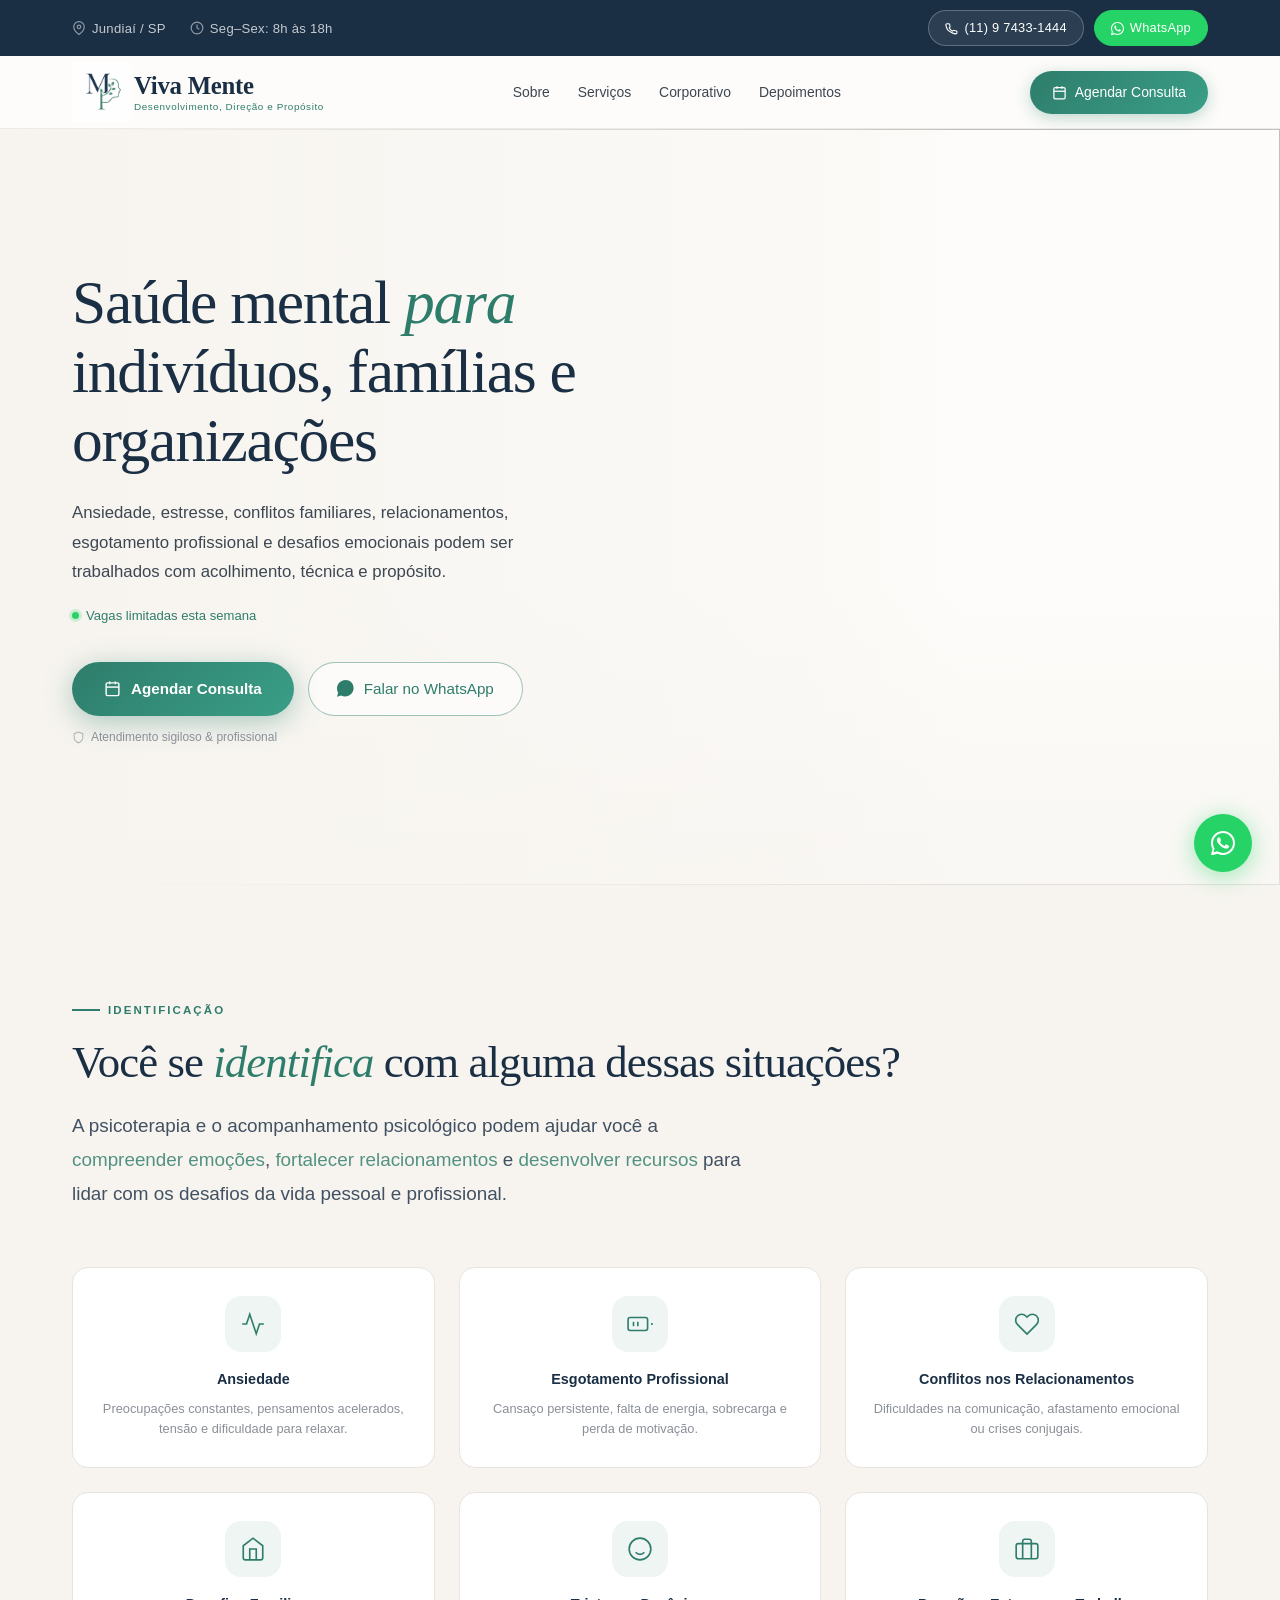
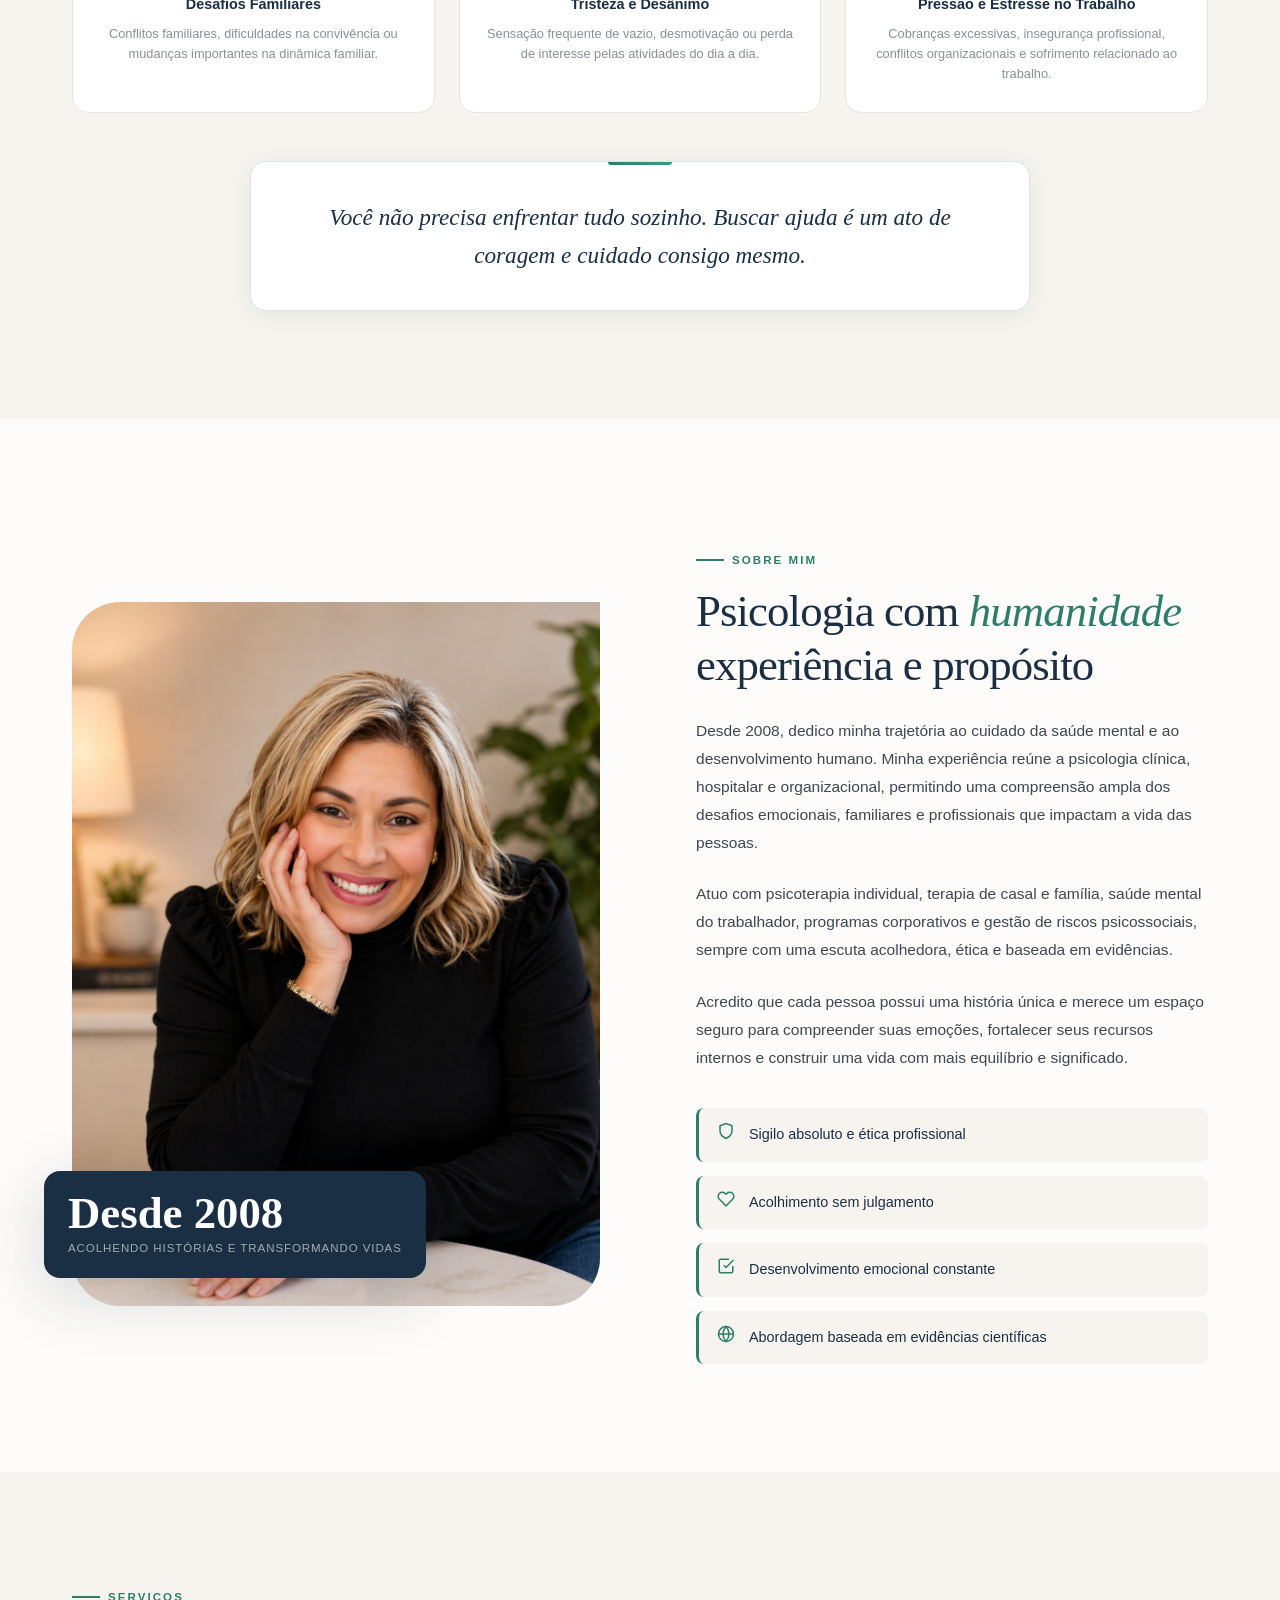
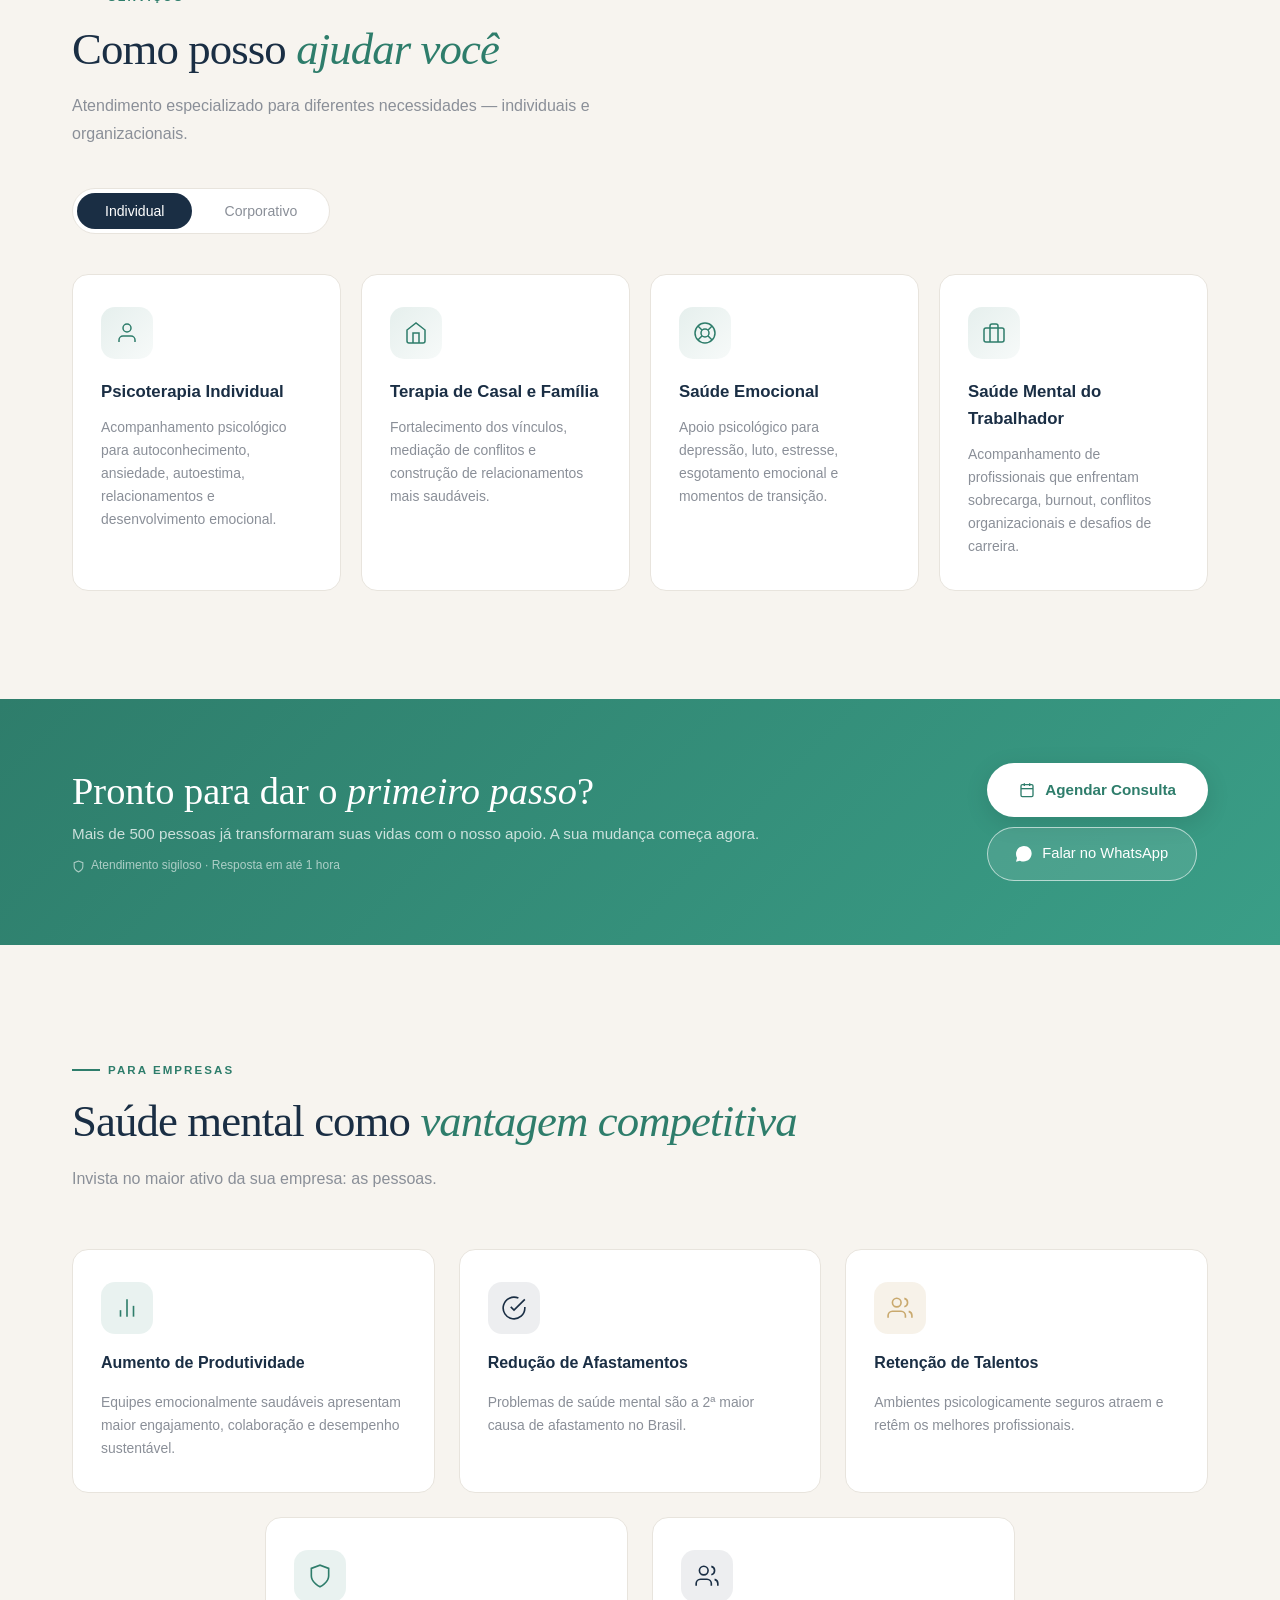
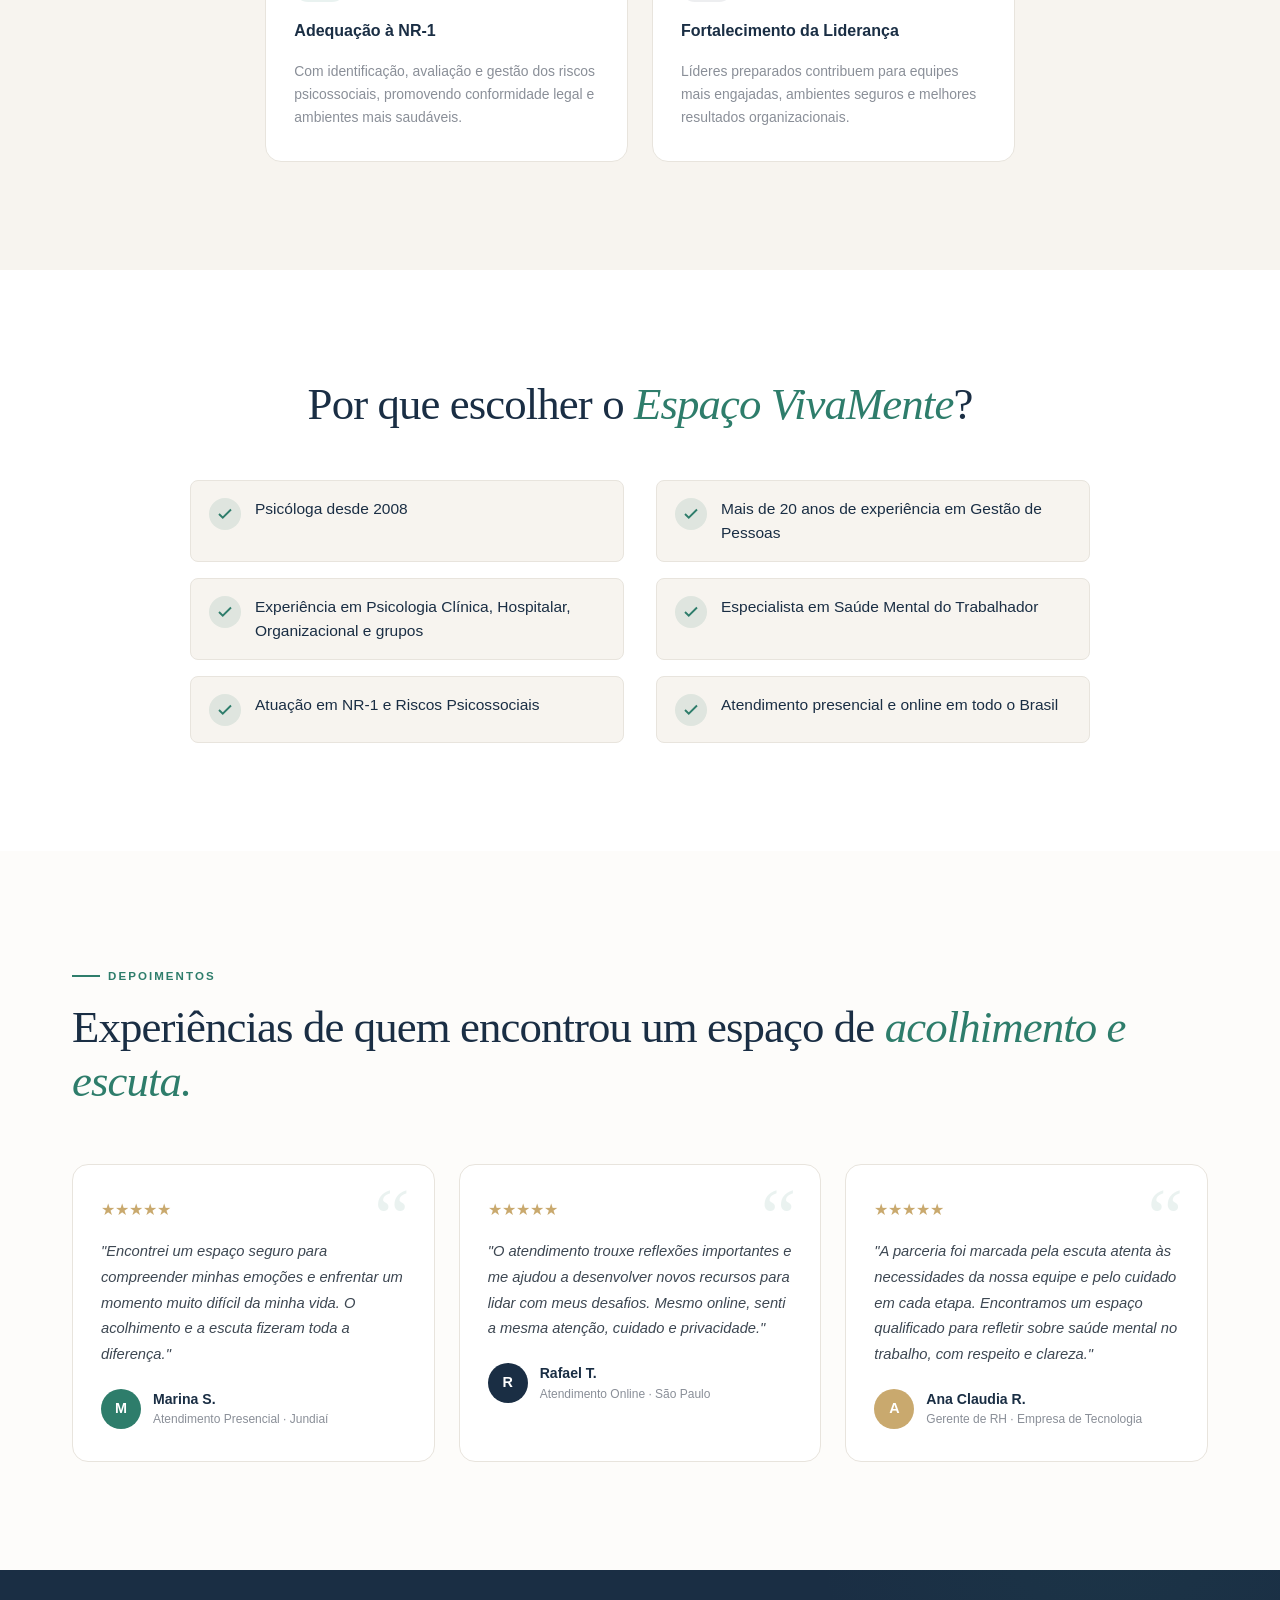
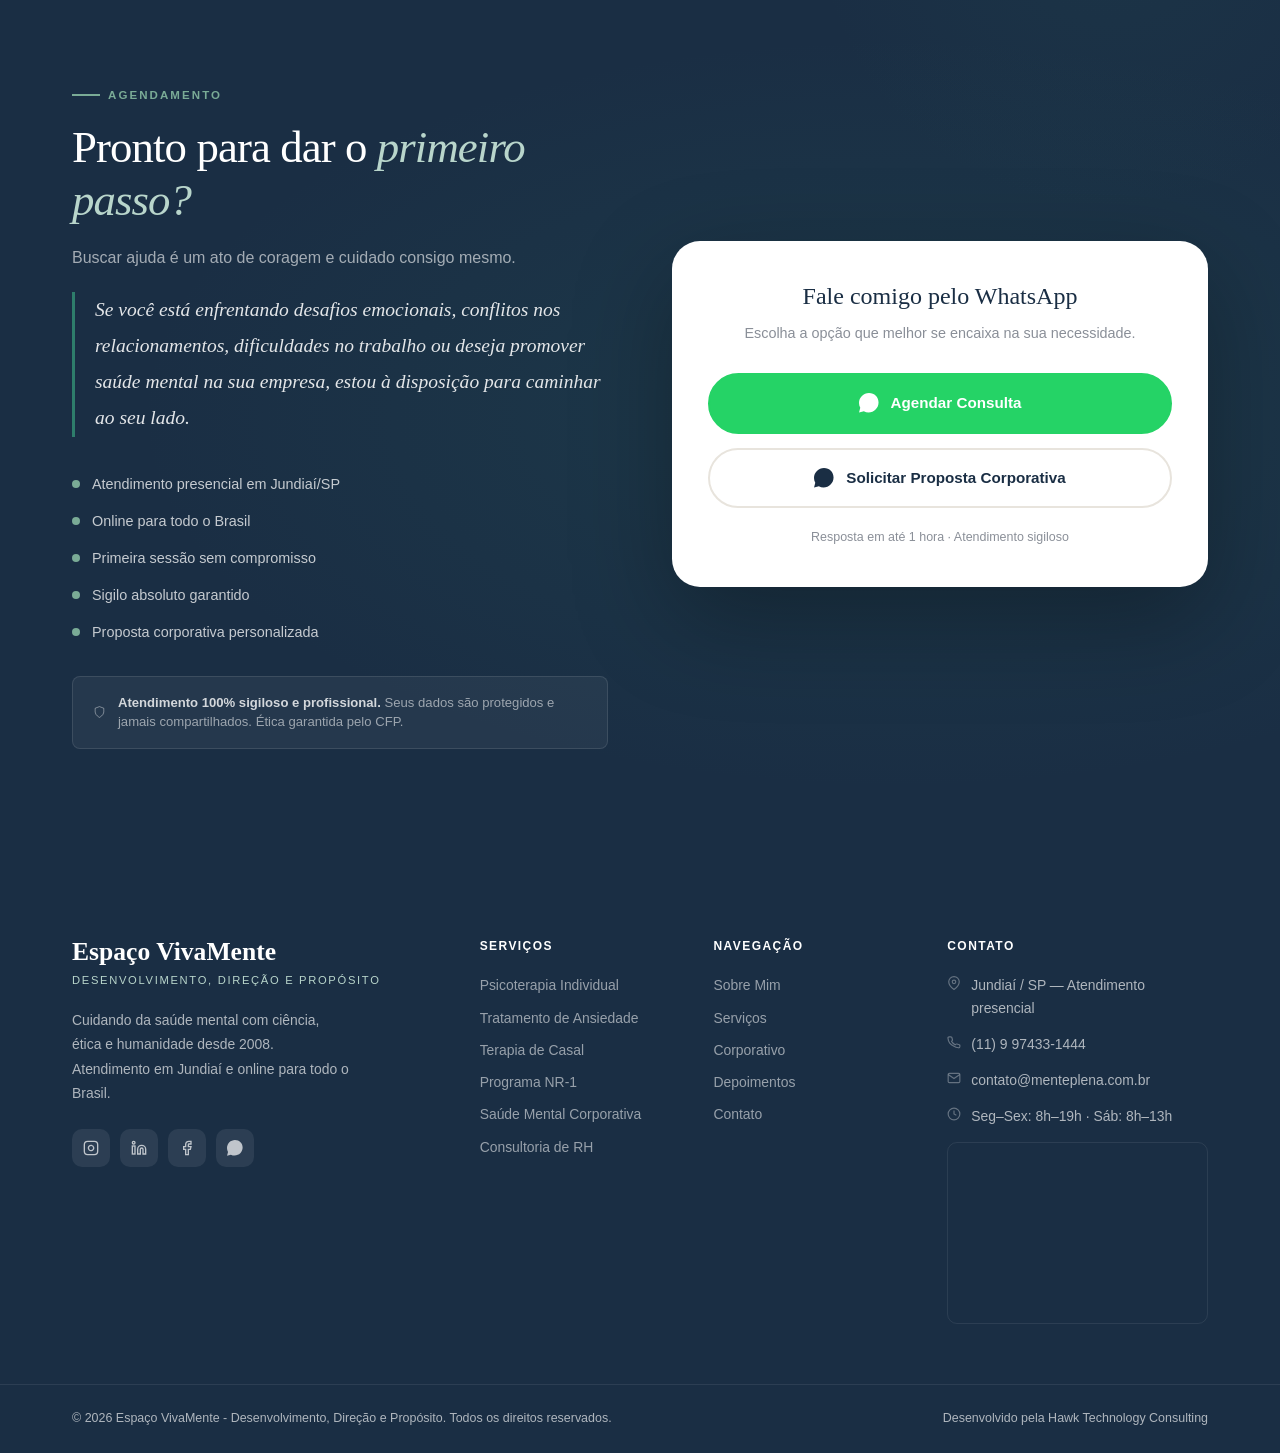
==== commit c2247e77: "feat" ====
--- a/index.html
+++ b/index.html
@@ -17,11 +17,11 @@
   <meta property="og:image" content="https://seudominio.com/og-image.webp" />
 
   <meta name="twitter:card" content="summary_large_image" />
-  <meta name="twitter:title" content="Espaço Viva Mente - Desenvolvimento, Direção e Propósito | Psicologia Clínica e Corporativa em Jundiaí" />
+  <meta name="twitter:title" content="Espaço VivaMente - Desenvolvimento, Direção e Propósito | Psicologia Clínica e Corporativa em Jundiaí" />
   <meta name="twitter:description" content="Psicóloga em Jundiaí e atendimento online para todo o Brasil. Saúde mental individual e corporativa. Agende sua consulta." />
   <meta name="twitter:image" content="https://seudominio.com/og-image.webp" />
 
-  <title>Espaço Viva Mente - Desenvolvimento, Direção e Propósito | Psicologia Clínica e Corporativa em Jundiaí</title>
+  <title>VivaMente - Desenvolvimento, Direção e Propósito | Psicologia Clínica e Corporativa em Jundiaí</title>
 
   <link rel="preconnect" href="https://fonts.googleapis.com" />
   <link rel="preconnect" href="https://fonts.gstatic.com" crossorigin />
@@ -35,7 +35,7 @@
   {
     "@context": "https://schema.org",
     "@type": "Psychologist",
-    "name": "Espaço Viva Mente - Desenvolvimento, Direção e Propósito",
+    "name": "Espaço VivaMente - Desenvolvimento, Direção e Propósito",
     "url": "https://seudominio.com/",
     "telephone": "+55-11-97433-1444",
     "address": {
@@ -63,7 +63,7 @@
           </div>
           <div class="topbar-item">
             <svg width="14" height="14" viewBox="0 0 24 24" fill="none" stroke="currentColor" stroke-width="2" aria-hidden="true"><circle cx="12" cy="12" r="10"/><polyline points="12 6 12 12 16 14"/></svg>
-            Seg–Sex: 8h às 19h | Sáb: 8h às 13h
+            Seg–Sex: 8h às 18h
           </div>
         </div>
         <div class="topbar-right">
@@ -84,7 +84,7 @@
         <a href="#conteudo" class="logo" aria-label="Ir para o topo da página">
           <img class="logo-img" src="images/logo.png" alt="Espaço Viva Mente" width="180" height="56" decoding="async" />
           <div>
-            <span class="logo-name">Espaço Viva Mente</span>
+            <span class="logo-name">Viva Mente</span>
             <h1 class="logo-tag">Desenvolvimento, Direção e Propósito</h1>
           </div>
         </a>
@@ -127,11 +127,11 @@
       <div class="hero">
         <div class="hero-content">
           <h2 id="hero-title">
-            Cuidar da mente <em>é investir na sua</em>
-            <span class="hero-h1-accent">melhor versão</span>
+            Saúde mental  <em>para</em>
+            <span class="hero-h1-accent">indivíduos, famílias e organizações</span>
           </h2>
 
-          <p class="hero-sub">Ansiedade, esgotamento e estresse podem ser superados. Com mais de 18 anos e +600 vidas transformadas, ofereço um acolhimento que realmente muda vidas — presencial em Jundiaí ou online para todo o Brasil.</p>
+          <p class="hero-sub">Ansiedade, estresse, conflitos familiares, relacionamentos, esgotamento profissional e desafios emocionais podem ser trabalhados com acolhimento, técnica e propósito.</p>
 
           <div class="hero-urgency" aria-label="Mensagem de urgência">
             <span class="hero-urgency-dot"></span>
@@ -160,25 +160,48 @@
     <section class="dores" id="dores" aria-labelledby="dores-title">
       <div class="container">
         <div class="section-label">Identificação</div>
-        <h2 class="section-title" id="dores-title">Você se <em>reconhece</em> em alguma dessas situações?</h2>
-        <p class="section-sub">Se sim, você não está sozinho. A psicoterapia pode ser o primeiro passo para uma vida com mais equilíbrio.</p>
+        <h2 class="section-title" id="dores-title">Você se <em>identifica</em> com alguma dessas situações?</h2>
+        <p class="dores-intro">A psicoterapia e o acompanhamento psicológico podem ajudar você a <em>compreender emoções</em>, <em>fortalecer relacionamentos</em> e <em>desenvolver recursos</em> para lidar com os desafios da vida pessoal e profissional.</p>
         <div class="dores-grid">
+
           <article class="dor-card fade-up">
-            <div class="dor-icon"><svg width="26" height="26" viewBox="0 0 24 24" fill="none" stroke="#2e7d6b" stroke-width="1.5" aria-hidden="true"><path d="M17 21v-2a4 4 0 0 0-4-4H5a4 4 0 0 0-4 4v2"/><circle cx="9" cy="7" r="4"/><path d="M23 21v-2a4 4 0 0 0-3-3.87"/><path d="M16 3.13a4 4 0 0 1 0 7.75"/></svg></div>
-            <div class="dor-title">Cansaço Constante</div>
-            <div class="dor-text">Sensação de exaustão mesmo após descanso, falta de energia para o dia a dia.</div>
-          </article>
+            <div class="dor-icon"><svg width="26" height="26" viewBox="0 0 24 24" fill="none" stroke="#2e7d6b" stroke-width="1.5" aria-hidden="true"><path d="M22 12h-4l-3 9L9 3l-3 9H2"/></svg></div>
+            <div class="dor-title">Ansiedade</div>
+            <div class="dor-text">Preocupações constantes, pensamentos acelerados, tensão e dificuldade para relaxar.</div>
+          </article>
+
           <article class="dor-card fade-up">
-            <div class="dor-icon"><svg width="26" height="26" viewBox="0 0 24 24" fill="none" stroke="#2e7d6b" stroke-width="1.5" aria-hidden="true"><path d="M8.56 2.9A7 7 0 0 1 19 9v4a4 4 0 0 0 .8 2.4l.2.3A1 1 0 0 1 19.2 17H4.8a1 1 0 0 1-.8-1.6l.2-.3A4 4 0 0 0 5 13V9a7 7 0 0 1 .79-3.2"/><path d="M10.1 20.85a2 2 0 0 0 3.8 0"/></svg></div>
-            <div class="dor-title">Ansiedade</div>
-            <div class="dor-text">Preocupação excessiva, tensão frequente, dificuldade de relaxar e estar presente.</div>
-          </article>
+            <div class="dor-icon"><svg width="26" height="26" viewBox="0 0 24 24" fill="none" stroke="#2e7d6b" stroke-width="1.5" aria-hidden="true"><rect x="1" y="6" width="18" height="12" rx="2" ry="2"/><line x1="23" y1="13" x2="23" y2="11"/><line x1="6" y1="10" x2="6" y2="14"/><line x1="10" y1="10" x2="10" y2="14"/></svg></div>
+            <div class="dor-title">Esgotamento Profissional</div>
+            <div class="dor-text">Cansaço persistente, falta de energia, sobrecarga e perda de motivação.</div>
+          </article>
+
           <article class="dor-card fade-up">
             <div class="dor-icon"><svg width="26" height="26" viewBox="0 0 24 24" fill="none" stroke="#2e7d6b" stroke-width="1.5" aria-hidden="true"><path d="M20.84 4.61a5.5 5.5 0 0 0-7.78 0L12 5.67l-1.06-1.06a5.5 5.5 0 0 0-7.78 7.78l1.06 1.06L12 21.23l7.78-7.78 1.06-1.06a5.5 5.5 0 0 0 0-7.78z"/></svg></div>
-            <div class="dor-title">Tristeza Frequente</div>
-            <div class="dor-text">Sentimentos persistentes de vazio, desmotivação ou tristeza sem causa aparente.</div>
-          </article>
-        </div>
+            <div class="dor-title">Conflitos nos Relacionamentos</div>
+            <div class="dor-text">Dificuldades na comunicação, afastamento emocional ou crises conjugais.</div>
+          </article>
+
+          <article class="dor-card fade-up">
+            <div class="dor-icon"><svg width="26" height="26" viewBox="0 0 24 24" fill="none" stroke="#2e7d6b" stroke-width="1.5" aria-hidden="true"><path d="M3 9l9-7 9 7v11a2 2 0 0 1-2 2H5a2 2 0 0 1-2-2z"/><polyline points="9 22 9 12 15 12 15 22"/></svg></div>
+            <div class="dor-title">Desafios Familiares</div>
+            <div class="dor-text">Conflitos familiares, dificuldades na convivência ou mudanças importantes na dinâmica familiar.</div>
+          </article>
+
+          <article class="dor-card fade-up">
+            <div class="dor-icon"><svg width="26" height="26" viewBox="0 0 24 24" fill="none" stroke="#2e7d6b" stroke-width="1.5" aria-hidden="true"><circle cx="12" cy="12" r="10"/><path d="M8 15s1.5 2 4 2 4-2 4-2"/><line x1="9" y1="9" x2="9.01" y2="9"/><line x1="15" y1="9" x2="15.01" y2="9"/></svg></div>
+            <div class="dor-title">Tristeza e Desânimo</div>
+            <div class="dor-text">Sensação frequente de vazio, desmotivação ou perda de interesse pelas atividades do dia a dia.</div>
+          </article>
+
+          <article class="dor-card fade-up">
+            <div class="dor-icon"><svg width="26" height="26" viewBox="0 0 24 24" fill="none" stroke="#2e7d6b" stroke-width="1.5" aria-hidden="true"><rect x="2" y="7" width="20" height="14" rx="2" ry="2"/><path d="M16 21V5a2 2 0 0 0-2-2h-4a2 2 0 0 0-2 2v16"/></svg></div>
+            <div class="dor-title">Pressão e Estresse no Trabalho</div>
+            <div class="dor-text">Cobranças excessivas, insegurança profissional, conflitos organizacionais e sofrimento relacionado ao trabalho.</div>
+          </article>
+        </div>
+
+        <p class="dores-destaque fade-up">Você não precisa enfrentar tudo sozinho. Buscar ajuda é um ato de coragem e cuidado consigo mesmo.</p>
       </div>
     </section>
 
@@ -192,19 +215,20 @@
               </div>
             </div>
             <div class="sobre-badge-float">
-              <div class="sobre-badge-year">2008</div>
-              <div class="sobre-badge-label">Desde então cuidando de vidas</div>
+              <div class="sobre-badge-year">Desde 2008</div>
+              <div class="sobre-badge-label">acolhendo histórias e transformando vidas  </div>
             </div>
           </div>
           <div class="sobre-content fade-right">
             <div class="section-label">Sobre Mim</div>
-            <h2 class="section-title" id="sobre-title">Psicologia com <em>humanidade</em> e ciência</h2>
-            <p class="sobre-text">Desde 2008, atuo na intersecção entre ciência psicológica e cuidado humano genuíno. Minha jornada começou com a convicção de que cada pessoa merece ser vista em sua totalidade, seus medos, sonhos, histórias e potencial.</p>
-            <p class="sobre-text">Especialista em psicologia clínica e saúde organizacional, ofereço atendimentos individuais e programas corporativos baseados em evidências, sempre com escuta ativa, acolhimento ético e respeito pela singularidade de cada ser.</p>
+            <h2 class="section-title" id="sobre-title">Psicologia com <em>humanidade</em> experiência e propósito</h2>
+            <p class="sobre-text">Desde 2008, dedico minha trajetória ao cuidado da saúde mental e ao desenvolvimento humano. Minha experiência reúne a psicologia clínica, hospitalar e organizacional, permitindo uma compreensão ampla dos desafios emocionais, familiares e profissionais que impactam a vida das pessoas.</p>
+            <p class="sobre-text">Atuo com psicoterapia individual, terapia de casal e família, saúde mental do trabalhador, programas corporativos e gestão de riscos psicossociais, sempre com uma escuta acolhedora, ética e baseada em evidências.</p>
+            <p class="sobre-text">Acredito que cada pessoa possui uma história única e merece um espaço seguro para compreender suas emoções, fortalecer seus recursos internos e construir uma vida com mais equilíbrio e significado. </p>
             <div class="sobre-valores">
               <div class="valor-item"><div class="valor-icon"><svg width="18" height="18" viewBox="0 0 24 24" fill="none" stroke="currentColor" stroke-width="2" aria-hidden="true"><path d="M12 22s8-4 8-10V5l-8-3-8 3v7c0 6 8 10 8 10z"/></svg></div><div class="valor-text">Sigilo absoluto e ética profissional</div></div>
               <div class="valor-item"><div class="valor-icon"><svg width="18" height="18" viewBox="0 0 24 24" fill="none" stroke="currentColor" stroke-width="2" aria-hidden="true"><path d="M20.84 4.61a5.5 5.5 0 0 0-7.78 0L12 5.67l-1.06-1.06a5.5 5.5 0 0 0-7.78 7.78l1.06 1.06L12 21.23l7.78-7.78 1.06-1.06a5.5 5.5 0 0 0 0-7.78z"/></svg></div><div class="valor-text">Acolhimento sem julgamento</div></div>
-              <div class="valor-item"><div class="valor-icon"><svg width="18" height="18" viewBox="0 0 24 24" fill="none" stroke="currentColor" stroke-width="2" aria-hidden="true"><polyline points="9 11 12 14 22 4"/><path d="M21 12v7a2 2 0 0 1-2 2H5a2 2 0 0 1-2-2V5a2 2 0 0 1 2-2h11"/></svg></div><div class="valor-text">Foco em resultados reais e sustentáveis</div></div>
+              <div class="valor-item"><div class="valor-icon"><svg width="18" height="18" viewBox="0 0 24 24" fill="none" stroke="currentColor" stroke-width="2" aria-hidden="true"><polyline points="9 11 12 14 22 4"/><path d="M21 12v7a2 2 0 0 1-2 2H5a2 2 0 0 1-2-2V5a2 2 0 0 1 2-2h11"/></svg></div><div class="valor-text">Desenvolvimento emocional constante</div></div>
               <div class="valor-item"><div class="valor-icon"><svg width="18" height="18" viewBox="0 0 24 24" fill="none" stroke="currentColor" stroke-width="2" aria-hidden="true"><circle cx="12" cy="12" r="10"/><path d="M2 12h20M12 2a15.3 15.3 0 0 1 4 10 15.3 15.3 0 0 1-4 10 15.3 15.3 0 0 1-4-10 15.3 15.3 0 0 1 4-10z"/></svg></div><div class="valor-text">Abordagem baseada em evidências científicas</div></div>
             </div>
           </div>
@@ -216,7 +240,7 @@
       <div class="container">
         <div class="section-label">Serviços</div>
         <h2 class="section-title" id="servicos-title">Como posso <em>ajudar você</em></h2>
-        <p class="section-sub">Atendimento especializado para diferentes necessidades — individuais e organizacionais.</p>
+        <p class="section-sub" id="servicos-sub">Atendimento especializado para diferentes necessidades — individuais e organizacionais.</p>
 
         <div class="servicos-tabs" role="tablist" aria-label="Tipos de atendimento">
           <button class="tab-btn active" type="button" onclick="switchTab('individual')" role="tab" aria-selected="true" aria-controls="panel-individual" id="tab-individual">Individual</button>
@@ -226,50 +250,57 @@
         <div class="servicos-panel active" id="panel-individual" role="tabpanel" aria-labelledby="tab-individual">
           <div class="servicos-grid">
             <article class="servico-card fade-up">
-              <div class="servico-icon"><svg width="24" height="24" viewBox="0 0 24 24" fill="none" stroke="#2e7d6b" stroke-width="1.5" aria-hidden="true"><path d="M20.84 4.61a5.5 5.5 0 0 0-7.78 0L12 5.67l-1.06-1.06a5.5 5.5 0 0 0-7.78 7.78l1.06 1.06L12 21.23l7.78-7.78 1.06-1.06a5.5 5.5 0 0 0 0-7.78z"/></svg></div>
+              <div class="servico-icon"><svg width="24" height="24" viewBox="0 0 24 24" fill="none" stroke="#2e7d6b" stroke-width="1.5" aria-hidden="true"><path d="M20 21v-2a4 4 0 0 0-4-4H8a4 4 0 0 0-4 4v2"/><circle cx="12" cy="7" r="4"/></svg></div>
               <div class="servico-title">Psicoterapia Individual</div>
-              <div class="servico-text">Processo terapêutico personalizado para autoconhecimento, resolução de conflitos internos e desenvolvimento pessoal.</div>
-            </article>
+              <div class="servico-text">Acompanhamento psicológico para autoconhecimento, ansiedade, autoestima, relacionamentos e desenvolvimento emocional.</div>
+            </article>
+
+             <article class="servico-card fade-up">
+              <div class="servico-icon"><svg width="24" height="24" viewBox="0 0 24 24" fill="none" stroke="#2e7d6b" stroke-width="1.5" aria-hidden="true"><path d="M3 9l9-7 9 7v11a2 2 0 0 1-2 2H5a2 2 0 0 1-2-2z"/><polyline points="9 22 9 12 15 12 15 22"/></svg></div>
+              <div class="servico-title">Terapia de Casal e Família</div>
+              <div class="servico-text">Fortalecimento dos vínculos, mediação de conflitos e construção de relacionamentos mais saudáveis.</div>
+            </article>
+            
+              <article class="servico-card fade-up">
+              <div class="servico-icon"><svg width="24" height="24" viewBox="0 0 24 24" fill="none" stroke="#2e7d6b" stroke-width="1.5" aria-hidden="true"><circle cx="12" cy="12" r="10"/><circle cx="12" cy="12" r="4"/><line x1="4.93" y1="4.93" x2="9.17" y2="9.17"/><line x1="14.83" y1="14.83" x2="19.07" y2="19.07"/><line x1="14.83" y1="9.17" x2="19.07" y2="4.93"/><line x1="4.93" y1="19.07" x2="9.17" y2="14.83"/></svg></div>
+              <div class="servico-title">Saúde Emocional</div>
+              <div class="servico-text">Apoio psicológico para depressão, luto, estresse, esgotamento emocional e momentos de transição.</div>
+            </article>
+
             <article class="servico-card fade-up">
-              <div class="servico-icon"><svg width="24" height="24" viewBox="0 0 24 24" fill="none" stroke="#2e7d6b" stroke-width="1.5" aria-hidden="true"><path d="M8.56 2.9A7 7 0 0 1 19 9v4a4 4 0 0 0 .8 2.4l.2.3A1 1 0 0 1 19.2 17H4.8a1 1 0 0 1-.8-1.6l.2-.3A4 4 0 0 0 5 13V9a7 7 0 0 1 .79-3.2"/></svg></div>
-              <div class="servico-title">Tratamento de Ansiedade</div>
-              <div class="servico-text">Técnicas baseadas em TCC e Mindfulness para redução de ansiedade, pânico e preocupação excessiva.</div>
-            </article>
-            <article class="servico-card fade-up">
-              <div class="servico-icon"><svg width="24" height="24" viewBox="0 0 24 24" fill="none" stroke="#2e7d6b" stroke-width="1.5" aria-hidden="true"><circle cx="12" cy="12" r="10"/><path d="M8 14s1.5 2 4 2 4-2 4-2"/><line x1="9" y1="9" x2="9.01" y2="9"/><line x1="15" y1="9" x2="15.01" y2="9"/></svg></div>
-              <div class="servico-title">Saúde Emocional</div>
-              <div class="servico-text">Suporte terapêutico para depressão, luto, baixa autoestima e dificuldades emocionais.</div>
-            </article>
-            <article class="servico-card fade-up">
-              <div class="servico-icon"><svg width="24" height="24" viewBox="0 0 24 24" fill="none" stroke="#2e7d6b" stroke-width="1.5" aria-hidden="true"><path d="M17 21v-2a4 4 0 0 0-4-4H5a4 4 0 0 0-4 4v2"/><circle cx="9" cy="7" r="4"/><path d="M23 21v-2a4 4 0 0 0-3-3.87"/><path d="M16 3.13a4 4 0 0 1 0 7.75"/></svg></div>
-              <div class="servico-title">Terapia de Casal</div>
-              <div class="servico-text">Mediação de conflitos, melhora na comunicação e fortalecimento do vínculo afetivo.</div>
-            </article>
+              <div class="servico-icon"><svg width="24" height="24" viewBox="0 0 24 24" fill="none" stroke="#2e7d6b" stroke-width="1.5" aria-hidden="true"><rect x="2" y="7" width="20" height="14" rx="2" ry="2"/><path d="M16 21V5a2 2 0 0 0-2-2h-4a2 2 0 0 0-2 2v16"/></svg></div>
+              <div class="servico-title">Saúde Mental do Trabalhador</div>
+              <div class="servico-text">Acompanhamento de profissionais que enfrentam sobrecarga, burnout, conflitos organizacionais e desafios de carreira.</div>
+            </article>
+          
+           
           </div>
         </div>
 
         <div class="servicos-panel" id="panel-corporativo" role="tabpanel" aria-labelledby="tab-corporativo" hidden>
           <div class="servicos-grid">
+               <article class="servico-card fade-up" id="organizacional">
+              <div class="servico-icon"><svg width="24" height="24" viewBox="0 0 24 24" fill="none" stroke="#2e7d6b" stroke-width="1.5" aria-hidden="true"><path d="M6 22V4a2 2 0 0 1 2-2h8a2 2 0 0 1 2 2v18Z"/><path d="M6 12H4a2 2 0 0 0-2 2v6a2 2 0 0 0 2 2h2"/><path d="M18 9h2a2 2 0 0 1 2 2v9a2 2 0 0 1-2 2h-2"/><path d="M10 6h4"/><path d="M10 10h4"/><path d="M10 14h4"/><path d="M10 18h4"/></svg></div>
+              <div class="servico-title">Psicologia Organizacional</div>
+              <div class="servico-text">Desenvolvimento de pessoas, clima organizacional, liderança e promoção da saúde mental nas empresas.</div>
+            </article>
+
             <article class="servico-card fade-up" id="nr_1">
-              <div class="servico-icon"><svg width="24" height="24" viewBox="0 0 24 24" fill="none" stroke="#2e7d6b" stroke-width="1.5" aria-hidden="true"><rect x="2" y="3" width="20" height="14" rx="2"/><line x1="8" y1="21" x2="16" y2="21"/><line x1="12" y1="17" x2="12" y2="21"/></svg></div>
-              <div class="servico-title">Programa NR-1</div>
-              <div class="servico-text">Adequação legal à NR-1 com mapeamento de riscos psicossociais e gestão do estresse organizacional.</div>
+              <div class="servico-icon"><svg width="24" height="24" viewBox="0 0 24 24" fill="none" stroke="#2e7d6b" stroke-width="1.5" aria-hidden="true"><path d="M12 22s8-4 8-10V5l-8-3-8 3v7c0 6 8 10 8 10z"/><path d="m9 12 2 2 4-4"/></svg></div>
+              <div class="servico-title">NR-1 e Riscos Psicossociais </div>
+              <div class="servico-text">Mapeamento, avaliação e gestão dos fatores psicossociais relacionados ao ambiente de trabalho.</div>
             </article>
             <article class="servico-card fade-up" id="mental-empresa">
-              <div class="servico-icon"><svg width="24" height="24" viewBox="0 0 24 24" fill="none" stroke="#2e7d6b" stroke-width="1.5" aria-hidden="true"><path d="M22 12h-4l-3 9L9 3l-3 9H2"/></svg></div>
-              <div class="servico-title">Saúde Mental nas Empresas</div>
-              <div class="servico-text">Programas de bem-estar, palestras e workshops para equipes mais saudáveis e produtivas.</div>
+              <div class="servico-icon"><svg width="24" height="24" viewBox="0 0 24 24" fill="none" stroke="#2e7d6b" stroke-width="1.5" aria-hidden="true"><path d="M2 3h20"/><path d="M21 3v11a2 2 0 0 1-2 2H5a2 2 0 0 1-2-2V3"/><path d="m7 21 5-5 5 5"/></svg></div>
+              <div class="servico-title">Palestras e Treinamentos</div>
+              <div class="servico-text">Capacitações sobre saúde mental, inteligência emocional, liderança, comunicação, prevenção do burnout e qualidade de vida no trabalho.</div>
             </article>
             <article class="servico-card fade-up" id="consultoria">
-              <div class="servico-icon"><svg width="24" height="24" viewBox="0 0 24 24" fill="none" stroke="#2e7d6b" stroke-width="1.5" aria-hidden="true"><path d="M16 4h2a2 2 0 0 1 2 2v14a2 2 0 0 1-2 2H6a2 2 0 0 1-2-2V6a2 2 0 0 1 2-2h2"/><rect x="8" y="2" width="8" height="4" rx="1" ry="1"/></svg></div>
-              <div class="servico-title">Consultoria de RH</div>
-              <div class="servico-text">Suporte estratégico ao RH em processos seletivos, desenvolvimento de lideranças e gestão de conflitos.</div>
-            </article>
-            <article class="servico-card fade-up" id="organizacional">
-              <div class="servico-icon"><svg width="24" height="24" viewBox="0 0 24 24" fill="none" stroke="#2e7d6b" stroke-width="1.5" aria-hidden="true"><line x1="18" y1="20" x2="18" y2="10"/><line x1="12" y1="20" x2="12" y2="4"/><line x1="6" y1="20" x2="6" y2="14"/></svg></div>
-              <div class="servico-title">Psicologia Organizacional</div>
-              <div class="servico-text">Diagnóstico organizacional, clima empresarial e estratégias para redução de afastamentos por saúde mental.</div>
-            </article>
+              <div class="servico-icon"><svg width="24" height="24" viewBox="0 0 24 24" fill="none" stroke="#2e7d6b" stroke-width="1.5" aria-hidden="true"><path d="M11 20A7 7 0 0 1 9.8 6.1C15.5 5 17 4.48 19 2c1 2 2 4.18 2 8 0 5.5-4.78 10-10 10Z"/><path d="M2 21c0-3 1.85-5.36 5.08-6C9.5 14.52 12 13 13 12"/></svg></div>
+              <div class="servico-title">Programas de Bem-Estar Corporativo</div>
+              <div class="servico-text">Projetos voltados à prevenção do adoecimento emocional e fortalecimento da cultura organizacional.</div>
+            </article>
+         
           </div>
         </div>
       </div>
@@ -302,12 +333,12 @@
       <div class="container">
         <div class="section-label">Para Empresas</div>
         <h2 class="section-title" id="corporativo-title">Saúde mental como <em>vantagem competitiva</em></h2>
-        <p class="section-sub">Invista no maior ativo da sua empresa: as pessoas. Os resultados são mensuráveis e impactam diretamente o negócio.</p>
+        <p class="section-sub">Invista no maior ativo da sua empresa: as pessoas.</p>
         <div class="beneficios-grid">
           <article class="ben-card fade-up">
             <div class="ben-icon ben-icon-1"><svg width="26" height="26" viewBox="0 0 24 24" fill="none" stroke="#2e7d6b" stroke-width="1.5" aria-hidden="true"><line x1="18" y1="20" x2="18" y2="10"/><line x1="12" y1="20" x2="12" y2="4"/><line x1="6" y1="20" x2="6" y2="14"/></svg></div>
             <div class="ben-title">Aumento de Produtividade</div>
-            <div class="ben-text">Colaboradores com saúde mental equilibrada são até 12% mais produtivos.</div>
+            <div class="ben-text">Equipes emocionalmente saudáveis apresentam maior engajamento, colaboração e desempenho sustentável.</div>
           </article>
           <article class="ben-card fade-up">
             <div class="ben-icon ben-icon-2"><svg width="26" height="26" viewBox="0 0 24 24" fill="none" stroke="#1a2e44" stroke-width="1.5" aria-hidden="true"><path d="M22 11.08V12a10 10 0 1 1-5.93-9.14"/><polyline points="22 4 12 14.01 9 11.01"/></svg></div>
@@ -321,21 +352,59 @@
           </article>
           <article class="ben-card fade-up">
             <div class="ben-icon ben-icon-1"><svg width="26" height="26" viewBox="0 0 24 24" fill="none" stroke="#2e7d6b" stroke-width="1.5" aria-hidden="true"><path d="M12 22s8-4 8-10V5l-8-3-8 3v7c0 6 8 10 8 10z"/></svg></div>
-            <div class="ben-title">Conformidade Legal – NR-1</div>
-            <div class="ben-text">Adequação à nova NR-1 que exige gestão de riscos psicossociais, evitando multas.</div>
-          </article>
-        </div>
+            <div class="ben-title">Adequação à NR-1 </div>
+            <div class="ben-text">Com identificação, avaliação e gestão dos riscos psicossociais, promovendo conformidade legal e ambientes mais saudáveis.</div>
+          </article>
+
+            <article class="ben-card fade-up">
+            <div class="ben-icon ben-icon-2"><svg width="26" height="26" viewBox="0 0 24 24" fill="none" stroke="#1a2e44" stroke-width="1.5" aria-hidden="true"><path d="M16 21v-2a4 4 0 0 0-4-4H6a4 4 0 0 0-4 4v2"/><circle cx="9" cy="7" r="4"/><path d="M22 21v-2a4 4 0 0 0-3-3.87"/><path d="M16 3.13a4 4 0 0 1 0 7.75"/></svg></div>
+            <div class="ben-title">Fortalecimento da Liderança</div>
+            <div class="ben-text">Líderes preparados contribuem para equipes mais engajadas, ambientes seguros e melhores resultados organizacionais. </div>
+          </article>
+        </div>
+      </div>
+    </section>
+
+    <section class="escolha" id="por-que-escolher" aria-labelledby="escolha-title">
+      <div class="container">
+        <h2 class="section-title" id="escolha-title">Por que escolher o <em>Espaço VivaMente</em>?</h2>
+        <ul class="escolha-list">
+          <li class="escolha-item fade-up">
+            <span class="escolha-check" aria-hidden="true"><svg width="18" height="18" viewBox="0 0 24 24" fill="none" stroke="currentColor" stroke-width="2.5"><polyline points="20 6 9 17 4 12"/></svg></span>
+            Psicóloga desde 2008
+          </li>
+          <li class="escolha-item fade-up">
+            <span class="escolha-check" aria-hidden="true"><svg width="18" height="18" viewBox="0 0 24 24" fill="none" stroke="currentColor" stroke-width="2.5"><polyline points="20 6 9 17 4 12"/></svg></span>
+            Mais de 20 anos de experiência em Gestão de Pessoas
+          </li>
+          <li class="escolha-item fade-up">
+            <span class="escolha-check" aria-hidden="true"><svg width="18" height="18" viewBox="0 0 24 24" fill="none" stroke="currentColor" stroke-width="2.5"><polyline points="20 6 9 17 4 12"/></svg></span>
+            Experiência em Psicologia Clínica, Hospitalar, Organizacional e grupos
+          </li>
+          <li class="escolha-item fade-up">
+            <span class="escolha-check" aria-hidden="true"><svg width="18" height="18" viewBox="0 0 24 24" fill="none" stroke="currentColor" stroke-width="2.5"><polyline points="20 6 9 17 4 12"/></svg></span>
+            Especialista em Saúde Mental do Trabalhador
+          </li>
+          <li class="escolha-item fade-up">
+            <span class="escolha-check" aria-hidden="true"><svg width="18" height="18" viewBox="0 0 24 24" fill="none" stroke="currentColor" stroke-width="2.5"><polyline points="20 6 9 17 4 12"/></svg></span>
+            Atuação em NR-1 e Riscos Psicossociais
+          </li>
+          <li class="escolha-item fade-up">
+            <span class="escolha-check" aria-hidden="true"><svg width="18" height="18" viewBox="0 0 24 24" fill="none" stroke="currentColor" stroke-width="2.5"><polyline points="20 6 9 17 4 12"/></svg></span>
+            Atendimento presencial e online em todo o Brasil
+          </li>
+        </ul>
       </div>
     </section>
 
     <section id="depoimentos" aria-labelledby="depoimentos-title">
       <div class="container">
         <div class="section-label">Depoimentos</div>
-        <h2 class="section-title" id="depoimentos-title">O que dizem quem <em>transformou</em> sua vida</h2>
+        <h2 class="section-title" id="depoimentos-title">Experiências de quem encontrou um espaço de <em>acolhimento e escuta.</em></h2>
         <div class="depoimentos-grid">
           <article class="depo-card fade-up">
             <div class="depo-stars" aria-label="5 estrelas">★★★★★</div>
-            <p class="depo-text">"Comecei a terapia sem saber o que esperar. Hoje, seis meses depois, reconheço uma pessoa completamente diferente quando me olho no espelho. A Donata me deu ferramentas que vou carregar para sempre."</p>
+            <p class="depo-text">"Encontrei um espaço seguro para compreender minhas emoções e enfrentar um momento muito difícil da minha vida. O acolhimento e a escuta fizeram toda a diferença."</p>
             <div class="depo-author">
               <div class="depo-avatar" style="background:var(--teal)">M</div>
               <div>
@@ -346,7 +415,7 @@
           </article>
           <article class="depo-card fade-up">
             <div class="depo-stars" aria-label="5 estrelas">★★★★★</div>
-            <p class="depo-text">"Atendimento online impecável. Não perco mais 1h no trânsito, faço minha sessão do escritório ou de casa com toda a privacidade. O cuidado e atenção são exatamente os mesmos."</p>
+            <p class="depo-text">"O atendimento trouxe reflexões importantes e me ajudou a desenvolver novos recursos para lidar com meus desafios. Mesmo online, senti a mesma atenção, cuidado e privacidade."</p>
             <div class="depo-author">
               <div class="depo-avatar" style="background:var(--navy)">R</div>
               <div>
@@ -357,7 +426,7 @@
           </article>
           <article class="depo-card fade-up">
             <div class="depo-stars" aria-label="5 estrelas">★★★★★</div>
-            <p class="depo-text">"Contratamos o programa corporativo para nossa empresa de 80 colaboradores. O impacto no clima foi perceptível já no primeiro mês. Absenteísmo caiu 30% em seis meses. Recomendo fortemente."</p>
+            <p class="depo-text">"A parceria foi marcada pela escuta atenta às necessidades da nossa equipe e pelo cuidado em cada etapa. Encontramos um espaço qualificado para refletir sobre saúde mental no trabalho, com respeito e clareza."</p>
             <div class="depo-author">
               <div class="depo-avatar" style="background:var(--gold)">A</div>
               <div>
@@ -370,13 +439,15 @@
       </div>
     </section>
 
-    <section class="form-section" id="contato" aria-labelledby="contato-title">
-      <div class="container">
-        <div class="form-grid">
-          <div class="form-content fade-left">
+    <section class="form-section contato-section" id="contato" aria-labelledby="contato-title">
+      <div class="container">
+        <div class="contato-grid">
+          <div class="contato-content fade-left">
             <div class="section-label">Agendamento</div>
-            <h2 class="section-title" id="contato-title" style="color:white;">Dê o primeiro <em style="color:var(--sage-pale)">passo</em> hoje</h2>
-            <p class="section-sub" style="color:rgba(255,255,255,0.55);">Agende sua consulta ou solicite uma proposta corporativa. Resposta em até 1 hora.</p>
+            <h2 class="section-title" id="contato-title">Pronto para dar o <em>primeiro passo?</em></h2>
+            <p class="contato-lead">Buscar ajuda é um ato de coragem e cuidado consigo mesmo.</p>
+            <p class="contato-intro">Se você está enfrentando desafios emocionais, conflitos nos relacionamentos, dificuldades no trabalho ou deseja promover saúde mental na sua empresa, estou à disposição para caminhar ao seu lado.</p>
+
             <div class="form-feature-list">
               <div class="form-feature"><div class="form-feature-dot"></div>Atendimento presencial em Jundiaí/SP</div>
               <div class="form-feature"><div class="form-feature-dot"></div>Online para todo o Brasil</div>
@@ -390,119 +461,22 @@
             </div>
           </div>
 
-          <div class="form-card fade-right">
-            <div class="form-type-toggle" role="tablist" aria-label="Selecionar tipo de formulário">
-              <button class="type-btn active" type="button" onclick="switchForm('pessoal')" id="btn-pessoal" aria-controls="form-pessoal" aria-selected="true">
-                <svg width="16" height="16" viewBox="0 0 24 24" fill="none" stroke="currentColor" stroke-width="2" aria-hidden="true"><path d="M20 21v-2a4 4 0 0 0-4-4H8a4 4 0 0 0-4 4v2"/><circle cx="12" cy="7" r="4"/></svg>
-                Pessoal
-              </button>
-              <button class="type-btn" type="button" onclick="switchForm('corporativo')" id="btn-corp" aria-controls="form-corporativo" aria-selected="false">
-                <svg width="16" height="16" viewBox="0 0 24 24" fill="none" stroke="currentColor" stroke-width="2" aria-hidden="true"><rect x="2" y="7" width="20" height="14" rx="2"/><path d="M16 21V5a2 2 0 0 0-2-2h-4a2 2 0 0 0-2 2v16"/></svg>
-                Corporativo
-              </button>
-            </div>
-
-            <div id="formStatus" class="form-status" role="status" aria-live="polite" hidden></div>
-
-            <form id="contactForm" action="https://api.web3forms.com/submit" method="POST" novalidate>
-              <input type="hidden" name="access_key" value="898410e8-1b17-412c-b8eb-83661e956d20" />
-
-              <div class="form-panel active" id="form-pessoal">
-                <div class="form-group">
-                  <label class="form-label" for="pessoal-nome">Nome completo</label>
-                  <input id="pessoal-nome" type="text" name="name" class="form-input" placeholder="Seu nome" autocomplete="name" required />
-                </div>
-
-                <div class="form-row">
-                  <div class="form-group">
-                    <label class="form-label" for="pessoal-email">E-mail</label>
-                    <input id="pessoal-email" type="email" name="email" class="form-input" placeholder="seu@email.com" autocomplete="email" required />
-                  </div>
-                  <div class="form-group">
-                    <label class="form-label" for="pessoal-phone">Telefone / WhatsApp</label>
-                    <input id="pessoal-phone" type="tel" name="phone" class="form-input" placeholder="(11) 9 97433-1444" autocomplete="tel" />
-                  </div>
-                </div>
-
-                <div class="form-group">
-                  <label class="form-label" for="pessoal-atendimento">Tipo de atendimento</label>
-                  <select id="pessoal-atendimento" name="tipo_atendimento" class="form-select" required>
-                    <option value="">Selecione...</option>
-                    <option>Presencial em Jundiaí</option>
-                    <option>Online (todo o Brasil)</option>
-                  </select>
-                </div>
-
-                <div class="form-group">
-                  <label class="form-label" for="pessoal-message">Como posso ajudar?</label>
-                  <textarea id="pessoal-message" name="message" class="form-textarea" placeholder="Conte um pouco sobre o que você está sentindo..." required></textarea>
-                </div>
-
-                <button class="btn-form" type="submit">Agendar Atendimento</button>
-                <p class="form-privacy">🔒 Seus dados são protegidos e tratados com total sigilo</p>
+          <div class="contato-actions fade-right">
+            <div class="contato-actions-card">
+              <p class="contato-actions-title">Fale comigo pelo WhatsApp</p>
+              <p class="contato-actions-sub">Escolha a opção que melhor se encaixa na sua necessidade.</p>
+              <div class="contato-actions-btns">
+                <a href="https://wa.me/55119974331444?text=Ol%C3%A1%2C%20vim%20pelo%20site%20e%20gostaria%20de%20agendar%20uma%20consulta" class="btn-contato-wa btn-contato-wa-primary" target="_blank" rel="noopener noreferrer">
+                  <svg width="20" height="20" viewBox="0 0 24 24" fill="currentColor" aria-hidden="true"><path d="M17.472 14.382c-.297-.149-1.758-.867-2.03-.967-.273-.099-.471-.148-.67.15-.197.297-.767.966-.94 1.164-.173.199-.347.223-.644.075-.297-.15-1.255-.463-2.39-1.475-.883-.788-1.48-1.761-1.653-2.059-.173-.297-.018-.458.13-.606.134-.133.298-.347.446-.52.149-.174.198-.298.298-.497.099-.198.05-.371-.025-.52-.075-.149-.669-1.612-.916-2.207-.242-.579-.487-.5-.669-.51-.173-.008-.371-.01-.57-.01-.198 0-.52.074-.792.372-.272.297-1.04 1.016-1.04 2.479 0 1.462 1.065 2.875 1.213 3.074.149.198 2.096 3.2 5.077 4.487.709.306 1.262.489 1.694.625.712.227 1.36.195 1.871.118.571-.085 1.758-.719 2.006-1.413.248-.694.248-1.289.173-1.413-.074-.124-.272-.198-.57-.347zM12 0C5.373 0 0 5.373 0 12c0 2.122.553 4.115 1.523 5.844L.064 23.5 5.86 22c1.671.913 3.576 1.436 5.601 1.436 6.627 0 12-5.373 12-12S18.627 0 12 0z"/></svg>
+                  Agendar Consulta
+                </a>
+                <a href="https://wa.me/55119974331444?text=Ol%C3%A1%2C%20vim%20pelo%20site%20e%20gostaria%20de%20solicitar%20uma%20proposta%20corporativa" class="btn-contato-wa btn-contato-wa-secondary" target="_blank" rel="noopener noreferrer">
+                  <svg width="20" height="20" viewBox="0 0 24 24" fill="currentColor" aria-hidden="true"><path d="M17.472 14.382c-.297-.149-1.758-.867-2.03-.967-.273-.099-.471-.148-.67.15-.197.297-.767.966-.94 1.164-.173.199-.347.223-.644.075-.297-.15-1.255-.463-2.39-1.475-.883-.788-1.48-1.761-1.653-2.059-.173-.297-.018-.458.13-.606.134-.133.298-.347.446-.52.149-.174.198-.298.298-.497.099-.198.05-.371-.025-.52-.075-.149-.669-1.612-.916-2.207-.242-.579-.487-.5-.669-.51-.173-.008-.371-.01-.57-.01-.198 0-.52.074-.792.372-.272.297-1.04 1.016-1.04 2.479 0 1.462 1.065 2.875 1.213 3.074.149.198 2.096 3.2 5.077 4.487.709.306 1.262.489 1.694.625.712.227 1.36.195 1.871.118.571-.085 1.758-.719 2.006-1.413.248-.694.248-1.289.173-1.413-.074-.124-.272-.198-.57-.347zM12 0C5.373 0 0 5.373 0 12c0 2.122.553 4.115 1.523 5.844L.064 23.5 5.86 22c1.671.913 3.576 1.436 5.601 1.436 6.627 0 12-5.373 12-12S18.627 0 12 0z"/></svg>
+                  Solicitar Proposta Corporativa
+                </a>
               </div>
-
-              <div class="form-panel" id="form-corporativo" hidden>
-                <div class="form-group">
-                  <label class="form-label" for="corp-empresa">Nome da empresa</label>
-                  <input id="corp-empresa" type="text" name="empresa" class="form-input" placeholder="Razão social" autocomplete="organization" required />
-                </div>
-
-                <div class="form-row">
-                  <div class="form-group">
-                    <label class="form-label" for="corp-responsavel">Responsável</label>
-                    <input id="corp-responsavel" type="text" name="responsavel" class="form-input" placeholder="Nome do responsável" autocomplete="name" required />
-                  </div>
-                  <div class="form-group">
-                    <label class="form-label" for="corp-cargo">Cargo</label>
-                    <input id="corp-cargo" type="text" name="cargo" class="form-input" placeholder="Ex: Gerente de RH" />
-                  </div>
-                </div>
-
-                <div class="form-row">
-                  <div class="form-group">
-                    <label class="form-label" for="corp-email">E-mail corporativo</label>
-                    <input id="corp-email" type="email" name="email" class="form-input" placeholder="nome@empresa.com" autocomplete="email" required />
-                  </div>
-                  <div class="form-group">
-                    <label class="form-label" for="corp-phone">Telefone</label>
-                    <input id="corp-phone" type="tel" name="phone" class="form-input" placeholder="(11) 97433-1444" autocomplete="tel" />
-                  </div>
-                </div>
-
-                <div class="form-row">
-                  <div class="form-group">
-                    <label class="form-label" for="corp-colaboradores">Nº de colaboradores</label>
-                    <select id="corp-colaboradores" name="colaboradores" class="form-select" required>
-                      <option value="">Selecione...</option>
-                      <option>1–20</option>
-                      <option>21–100</option>
-                      <option>101–500</option>
-                      <option>Acima de 500</option>
-                    </select>
-                  </div>
-                  <div class="form-group">
-                    <label class="form-label" for="corp-servico">Serviço de interesse</label>
-                    <select id="corp-servico" name="servico" class="form-select" required>
-                      <option value="">Selecione...</option>
-                      <option>Programa NR-1</option>
-                      <option>Saúde Mental Corporativa</option>
-                      <option>Consultoria de RH</option>
-                      <option>Palestras e Workshops</option>
-                      <option>Psicologia Organizacional</option>
-                    </select>
-                  </div>
-                </div>
-
-                <div class="form-group">
-                  <label class="form-label" for="corp-message">Descreva sua necessidade</label>
-                  <textarea id="corp-message" name="message" class="form-textarea" placeholder="Conte sobre o contexto da empresa e o que você espera..." required></textarea>
-                </div>
-
-                <button class="btn-form" type="submit">Solicitar Proposta Corporativa</button>
-                <p class="form-privacy">🔒 Informações tratadas com confidencialidade e sigilo empresarial</p>
-              </div>
-            </form>
+              <p class="contato-actions-note">Resposta em até 1 hora · Atendimento sigiloso</p>
+            </div>
           </div>
         </div>
       </div>
@@ -514,7 +488,7 @@
       <div class="container">
         <div class="footer-grid">
           <div>
-            <div class="footer-logo-name">Espaço Viva Mente</div>
+            <div class="footer-logo-name">Espaço VivaMente</div>
             <div class="footer-logo-tag">Desenvolvimento, Direção e Propósito</div>
             <p class="footer-desc">Cuidando da saúde mental com ciência, ética e humanidade desde 2008. Atendimento em Jundiaí e online para todo o Brasil.</p>
             <div class="footer-socials">
@@ -570,7 +544,7 @@
     </div>
     <div class="footer-bottom">
       <div class="footer-bottom-inner">
-        <span>© 2026 Espaço Viva Mente - Desenvolvimento, Direção e Propósito. Todos os direitos reservados.</span>
+        <span>© 2026 Espaço VivaMente - Desenvolvimento, Direção e Propósito. Todos os direitos reservados.</span>
         <span>Desenvolvido pela Hawk Technology Consulting</span>
       </div>
     </div>
@@ -621,6 +595,12 @@
 
   function switchTab(tab) {
     const isIndividual = tab === 'individual';
+    const servicosSub = document.getElementById('servicos-sub');
+    if (servicosSub) {
+      servicosSub.textContent = isIndividual
+        ? 'Atendimento especializado para diferentes necessidades — individuais e organizacionais.'
+        : 'Soluções estratégicas para empresas que desejam promover saúde mental, fortalecer lideranças e atender às exigências da NR-1 de forma ética e eficaz.';
+    }
     document.querySelectorAll('.tab-btn').forEach((b, i) => {
       const active = (tab === 'individual' && i === 0) || (tab === 'corporativo' && i === 1);
       b.classList.toggle('active', active);
@@ -635,76 +615,6 @@
     revealElements(isIndividual ? indPanel : corpPanel);
   }
 
-  // Form toggle
-  function setPanelFieldsState(panel, enabled) {
-    panel.querySelectorAll('input, select, textarea').forEach(field => {
-      field.disabled = !enabled;
-    });
-  }
-
-  function switchForm(type) {
-    const isPessoal = type === 'pessoal';
-    const pessoalPanel = document.getElementById('form-pessoal');
-    const corpPanel = document.getElementById('form-corporativo');
-
-    document.getElementById('btn-pessoal').classList.toggle('active', isPessoal);
-    document.getElementById('btn-corp').classList.toggle('active', !isPessoal);
-    document.getElementById('btn-pessoal').setAttribute('aria-selected', isPessoal);
-    document.getElementById('btn-corp').setAttribute('aria-selected', !isPessoal);
-
-    pessoalPanel.classList.toggle('active', isPessoal);
-    corpPanel.classList.toggle('active', !isPessoal);
-    pessoalPanel.hidden = !isPessoal;
-    corpPanel.hidden = isPessoal;
-
-    setPanelFieldsState(pessoalPanel, isPessoal);
-    setPanelFieldsState(corpPanel, !isPessoal);
-  }
-
-  // Initialize form panels
-  switchForm('pessoal');
-
-  // Form submit with feedback message
-  const contactForm = document.getElementById('contactForm');
-  const formStatus = document.getElementById('formStatus');
-
-  function showFormStatus(message, type) {
-    formStatus.textContent = message;
-    formStatus.className = 'form-status ' + type;
-    formStatus.hidden = false;
-  }
-
-  contactForm.addEventListener('submit', async (e) => {
-    e.preventDefault();
-    const submitBtn = contactForm.querySelector('.form-panel:not([hidden]) .btn-form');
-    const originalText = submitBtn.textContent;
-    submitBtn.disabled = true;
-    submitBtn.textContent = 'Enviando...';
-    formStatus.hidden = true;
-
-    try {
-      const response = await fetch(contactForm.action, {
-        method: 'POST',
-        body: new FormData(contactForm),
-        headers: { Accept: 'application/json' }
-      });
-      const data = await response.json();
-
-      if (data.success) {
-        showFormStatus('Mensagem enviada com sucesso! Entraremos em contato em breve.', 'success');
-        contactForm.reset();
-        switchForm('pessoal');
-      } else {
-        showFormStatus(data.message || 'Não foi possível enviar. Tente novamente.', 'error');
-      }
-    } catch {
-      showFormStatus('Erro de conexão. Verifique sua internet e tente novamente.', 'error');
-    } finally {
-      submitBtn.disabled = false;
-      submitBtn.textContent = originalText;
-    }
-  });
-
   // Scroll reveal
   function isInViewport(el) {
     const rect = el.getBoundingClientRect();
--- a/style.css
+++ b/style.css
@@ -842,11 +842,59 @@
 .dores {
   background: var(--cream);
 }
+.dores-intro {
+  max-width: 680px;
+  margin: 20px 0 0;
+  font-size: clamp(1.05rem, 1.8vw, 1.18rem);
+  line-height: 1.8;
+  color: var(--navy);
+  opacity: 0.82;
+}
+.dores-intro em {
+  font-style: normal;
+  color: var(--teal);
+  font-weight: 500;
+}
 .dores-grid {
   display: grid;
-  grid-template-columns: repeat(auto-fit, minmax(180px, 1fr));
-  gap: 20px;
+  grid-template-columns: repeat(3, 1fr);
+  gap: 24px;
   margin-top: 56px;
+}
+.dores-destaque {
+  margin-top: 48px;
+  padding: 36px 48px;
+  text-align: center;
+  background: white;
+  border-radius: var(--radius-md);
+  border: 1px solid rgba(46, 125, 107, 0.18);
+  box-shadow: var(--shadow-soft);
+  max-width: 780px;
+  margin-left: auto;
+  margin-right: auto;
+  font-family: var(--font-display);
+  font-size: clamp(1.15rem, 2.2vw, 1.45rem);
+  font-weight: 300;
+  font-style: italic;
+  color: var(--navy);
+  line-height: 1.65;
+  position: relative;
+}
+.dores-destaque::before {
+  content: "";
+  position: absolute;
+  top: 0;
+  left: 50%;
+  transform: translateX(-50%);
+  width: 64px;
+  height: 3px;
+  background: linear-gradient(90deg, var(--teal), var(--teal-light));
+  border-radius: 0 0 4px 4px;
+}
+.dores-destaque em {
+  font-style: normal;
+  color: var(--teal);
+  font-weight: 500;
 }
 .dor-card {
   background: white;
@@ -1115,6 +1163,112 @@
   align-items: center;
   position: relative;
 }
+.contato-grid {
+  display: grid;
+  grid-template-columns: 1fr 1fr;
+  gap: 64px;
+  align-items: center;
+  position: relative;
+  z-index: 1;
+}
+.contato-content .section-label {
+  color: var(--sage);
+}
+.contato-content .section-label::before {
+  background: var(--sage);
+}
+.contato-content .section-title {
+  color: white;
+}
+.contato-content .section-title em {
+  color: var(--sage-pale);
+}
+.contato-lead {
+  margin-top: 16px;
+  font-size: 1rem;
+  color: rgba(255, 255, 255, 0.6);
+  line-height: 1.75;
+  max-width: 520px;
+}
+.contato-intro {
+  margin-top: 20px;
+  max-width: 580px;
+  font-family: var(--font-display);
+  font-size: clamp(1.08rem, 1.8vw, 1.22rem);
+  font-weight: 300;
+  font-style: italic;
+  line-height: 1.85;
+  color: rgba(255, 255, 255, 0.88);
+  padding-left: 20px;
+  border-left: 3px solid var(--teal);
+}
+.contato-actions-card {
+  background: white;
+  border-radius: var(--radius-lg);
+  padding: 40px 36px;
+  box-shadow: 0 32px 100px rgba(0, 0, 0, 0.3);
+  text-align: center;
+}
+.contato-actions-title {
+  font-family: var(--font-display);
+  font-size: 1.5rem;
+  font-weight: 400;
+  color: var(--navy);
+  line-height: 1.3;
+}
+.contato-actions-sub {
+  margin-top: 10px;
+  font-size: 0.9rem;
+  color: var(--gray-mid);
+  line-height: 1.6;
+}
+.contato-actions-btns {
+  display: flex;
+  flex-direction: column;
+  gap: 14px;
+  margin-top: 28px;
+}
+.btn-contato-wa {
+  display: inline-flex;
+  align-items: center;
+  justify-content: center;
+  gap: 12px;
+  width: 100%;
+  padding: 16px 24px;
+  border-radius: 50px;
+  text-decoration: none;
+  font-size: 0.95rem;
+  font-weight: 600;
+  transition: var(--transition);
+}
+.btn-contato-wa-primary {
+  background: #25d366;
+  color: white;
+  border: 2px solid #25d366;
+}
+.btn-contato-wa-primary:hover {
+  background: #1fb855;
+  border-color: #1fb855;
+  transform: translateY(-2px);
+  box-shadow: 0 8px 24px rgba(37, 211, 102, 0.35);
+}
+.btn-contato-wa-secondary {
+  background: white;
+  color: var(--navy);
+  border: 2px solid var(--stone);
+}
+.btn-contato-wa-secondary:hover {
+  border-color: var(--teal);
+  color: var(--teal);
+  transform: translateY(-2px);
+  box-shadow: var(--shadow-soft);
+}
+.contato-actions-note {
+  margin-top: 20px;
+  font-size: 0.78rem;
+  color: var(--gray-mid);
+  line-height: 1.5;
+}
 .form-content .section-label {
   color: var(--sage);
 }
@@ -1461,9 +1615,24 @@
 }
 .beneficios-grid {
   display: grid;
-  grid-template-columns: repeat(auto-fit, minmax(260px, 1fr));
-  gap: 20px;
+  grid-template-columns: repeat(6, 1fr);
+  gap: 24px;
   margin-top: 56px;
+}
+.beneficios-grid .ben-card:nth-child(1) {
+  grid-column: 1 / span 2;
+}
+.beneficios-grid .ben-card:nth-child(2) {
+  grid-column: 3 / span 2;
+}
+.beneficios-grid .ben-card:nth-child(3) {
+  grid-column: 5 / span 2;
+}
+.beneficios-grid .ben-card:nth-child(4) {
+  grid-column: 2 / span 2;
+}
+.beneficios-grid .ben-card:nth-child(5) {
+  grid-column: 4 / span 2;
 }
 .ben-card {
   background: white;
@@ -1505,6 +1674,56 @@
   font-size: 0.87rem;
   color: var(--gray-mid);
   line-height: 1.65;
+}
+
+/* ── POR QUE ESCOLHER ── */
+.escolha {
+  background: white;
+}
+.escolha .section-title {
+  text-align: center;
+  max-width: 720px;
+  margin: 0 auto;
+}
+.escolha-list {
+  list-style: none;
+  display: grid;
+  grid-template-columns: repeat(2, 1fr);
+  gap: 16px 32px;
+  margin-top: 48px;
+  max-width: 900px;
+  margin-left: auto;
+  margin-right: auto;
+  padding: 0;
+}
+.escolha-item {
+  display: flex;
+  align-items: flex-start;
+  gap: 14px;
+  font-size: 0.97rem;
+  color: var(--navy);
+  line-height: 1.55;
+  padding: 16px 18px;
+  background: var(--cream);
+  border-radius: var(--radius-sm);
+  border: 1px solid var(--stone);
+  transition: var(--transition);
+}
+.escolha-item:hover {
+  border-color: rgba(46, 125, 107, 0.25);
+  background: rgba(46, 125, 107, 0.04);
+}
+.escolha-check {
+  flex-shrink: 0;
+  width: 32px;
+  height: 32px;
+  border-radius: 50%;
+  background: rgba(46, 125, 107, 0.12);
+  color: var(--teal);
+  display: flex;
+  align-items: center;
+  justify-content: center;
+  margin-top: 1px;
 }
 
 /* ── DEPOIMENTOS ── */
@@ -1951,12 +2170,35 @@
     grid-template-columns: 1fr;
     gap: 48px;
   }
-  .form-grid {
+  .form-grid,
+  .contato-grid {
     grid-template-columns: 1fr;
     gap: 40px;
   }
+  .contato-intro {
+    padding-left: 16px;
+    font-size: 1.02rem;
+  }
+  .contato-actions-card {
+    padding: 32px 24px;
+  }
   .diferenciais-grid {
     grid-template-columns: 1fr 1fr;
+  }
+  .dores-grid {
+    grid-template-columns: repeat(2, 1fr);
+    gap: 20px;
+  }
+  .beneficios-grid {
+    grid-template-columns: repeat(2, 1fr);
+  }
+  .beneficios-grid .ben-card:nth-child(n) {
+    grid-column: auto;
+  }
+  .escolha-list {
+    grid-template-columns: 1fr;
+    gap: 12px;
+    margin-top: 36px;
   }
   .footer-grid {
     grid-template-columns: 1fr 1fr;
@@ -2082,6 +2324,18 @@
     margin-top: 40px;
   }
 
+  .dores-intro {
+    margin-top: 16px;
+    font-size: 1rem;
+    line-height: 1.75;
+  }
+
+  .dores-destaque {
+    margin-top: 36px;
+    padding: 28px 24px;
+    font-size: 1.05rem;
+  }
+
   .sobre-badge-float {
     left: 12px;
     bottom: 16px;
@@ -2108,6 +2362,12 @@
   .depoimentos-grid {
     grid-template-columns: 1fr;
     margin-top: 40px;
+  }
+  .beneficios-grid .ben-card:nth-child(n) {
+    grid-column: auto;
+  }
+  .escolha-list {
+    margin-top: 32px;
   }
 
   .cta-band {
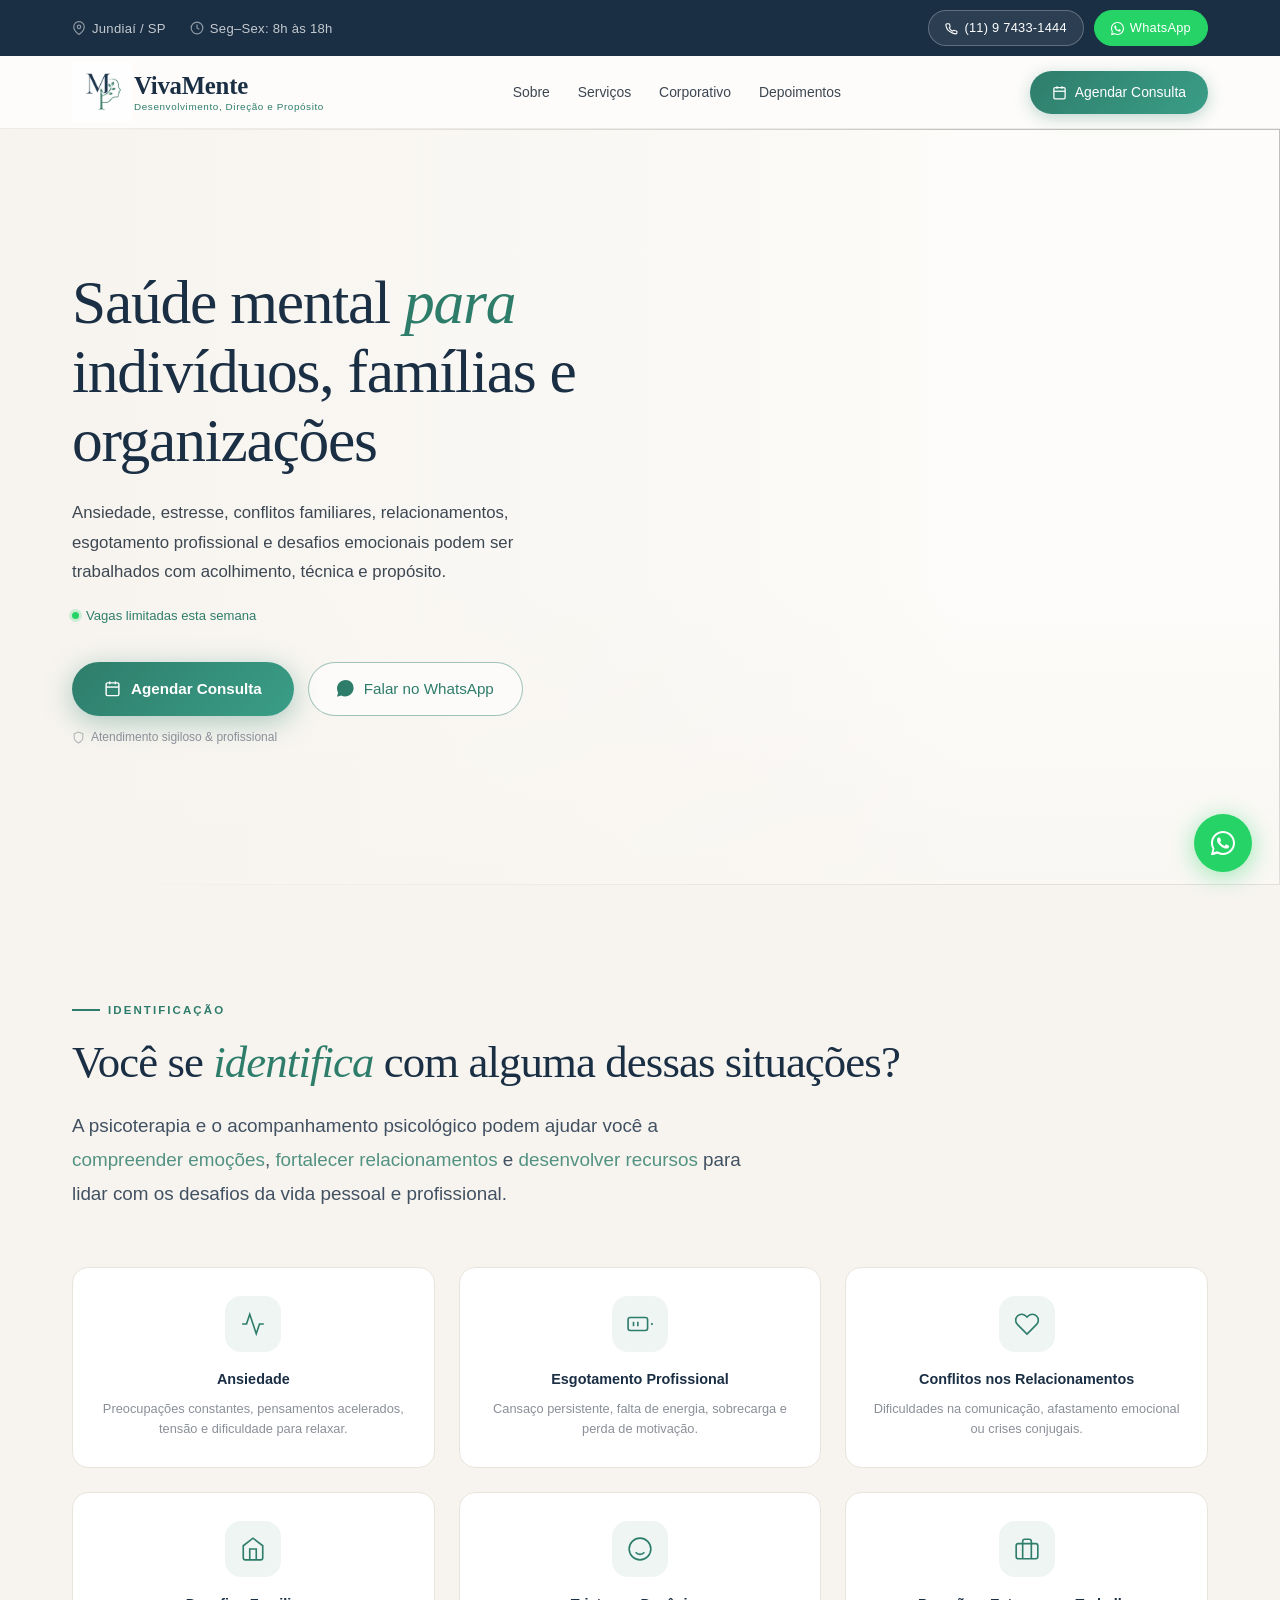
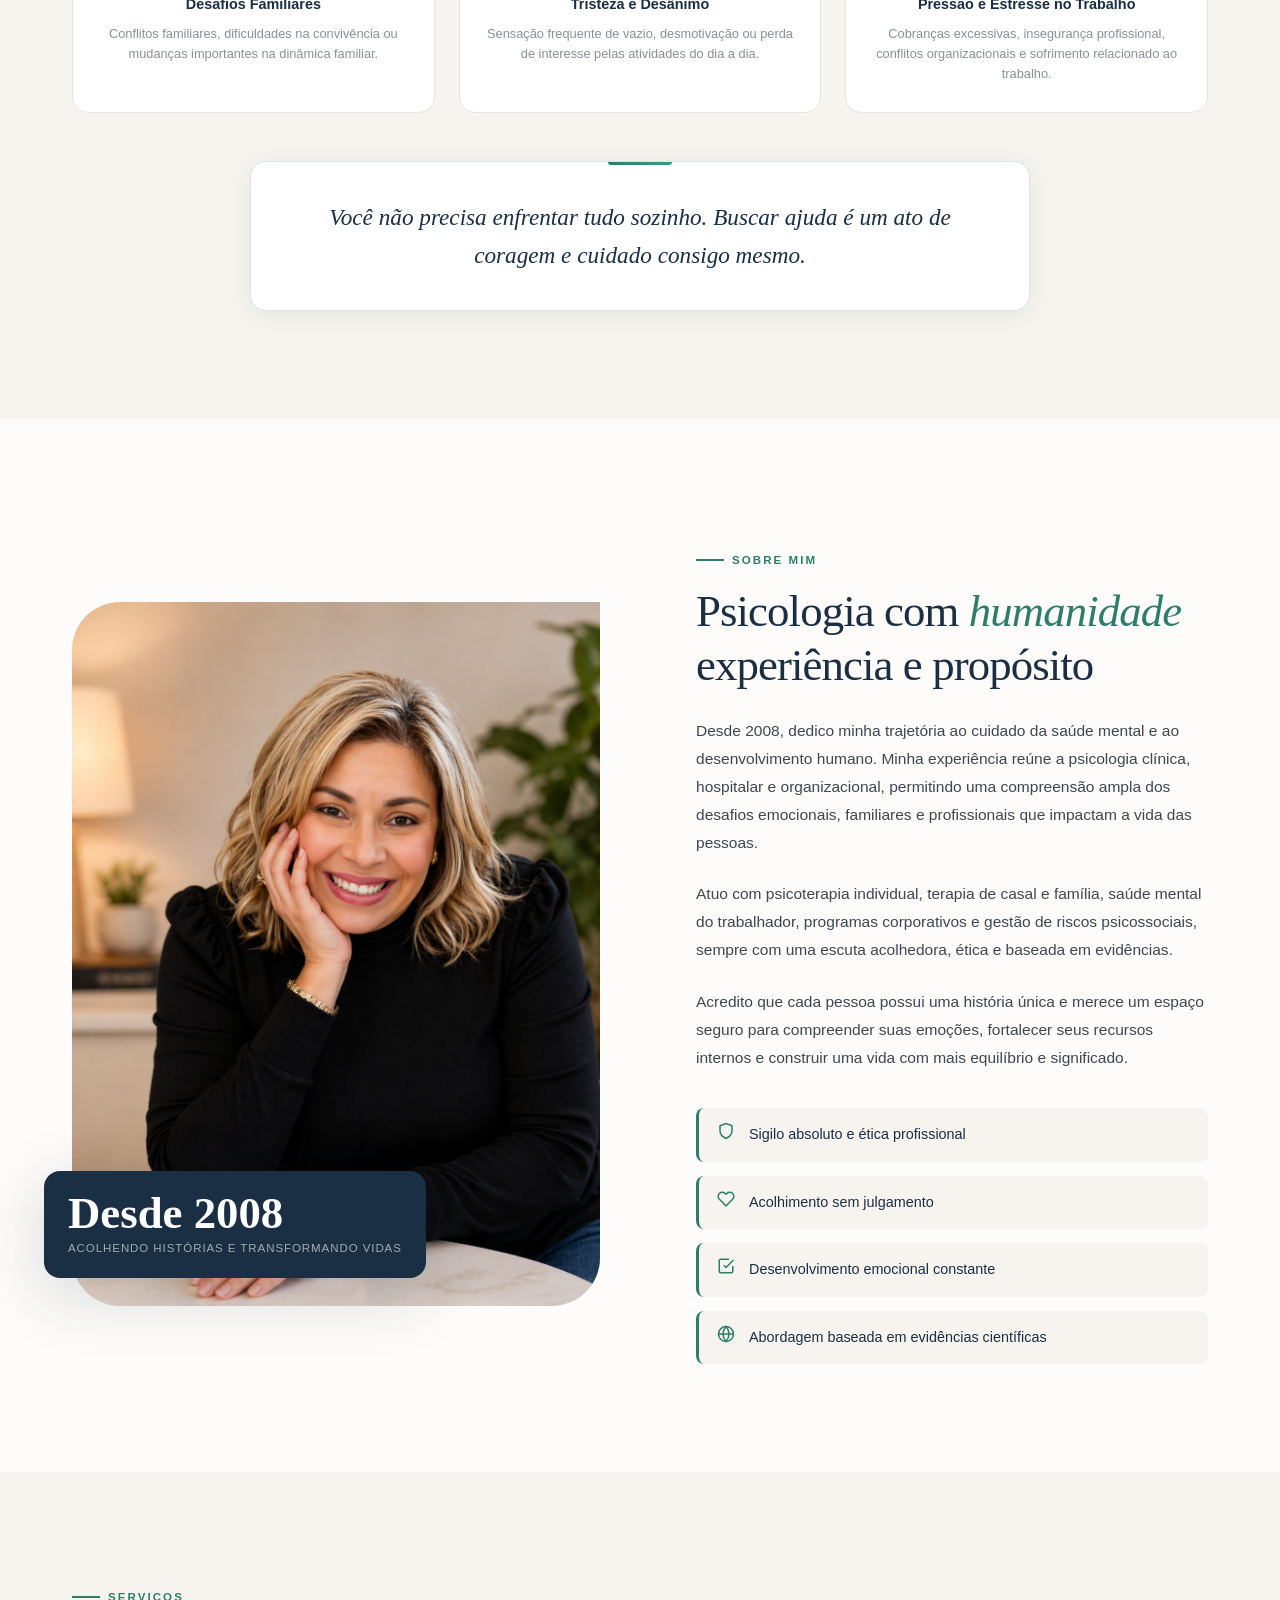
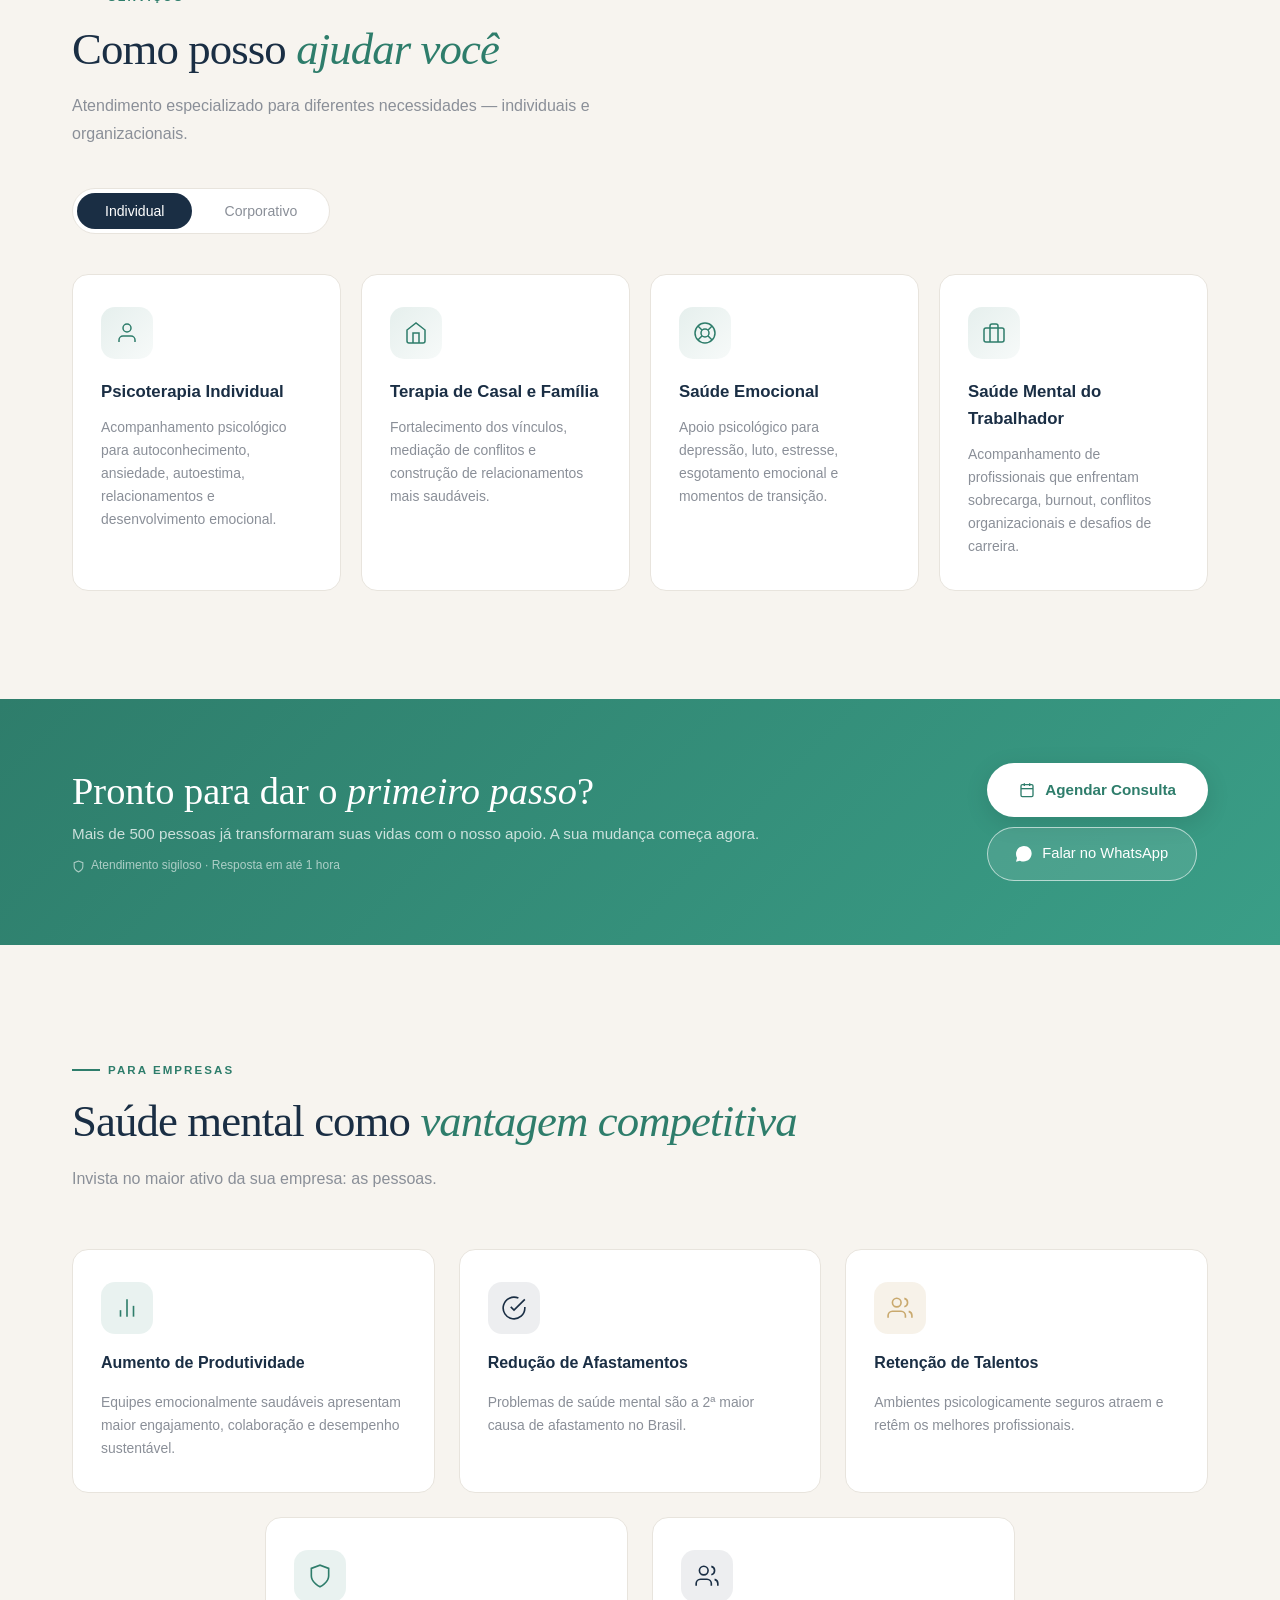
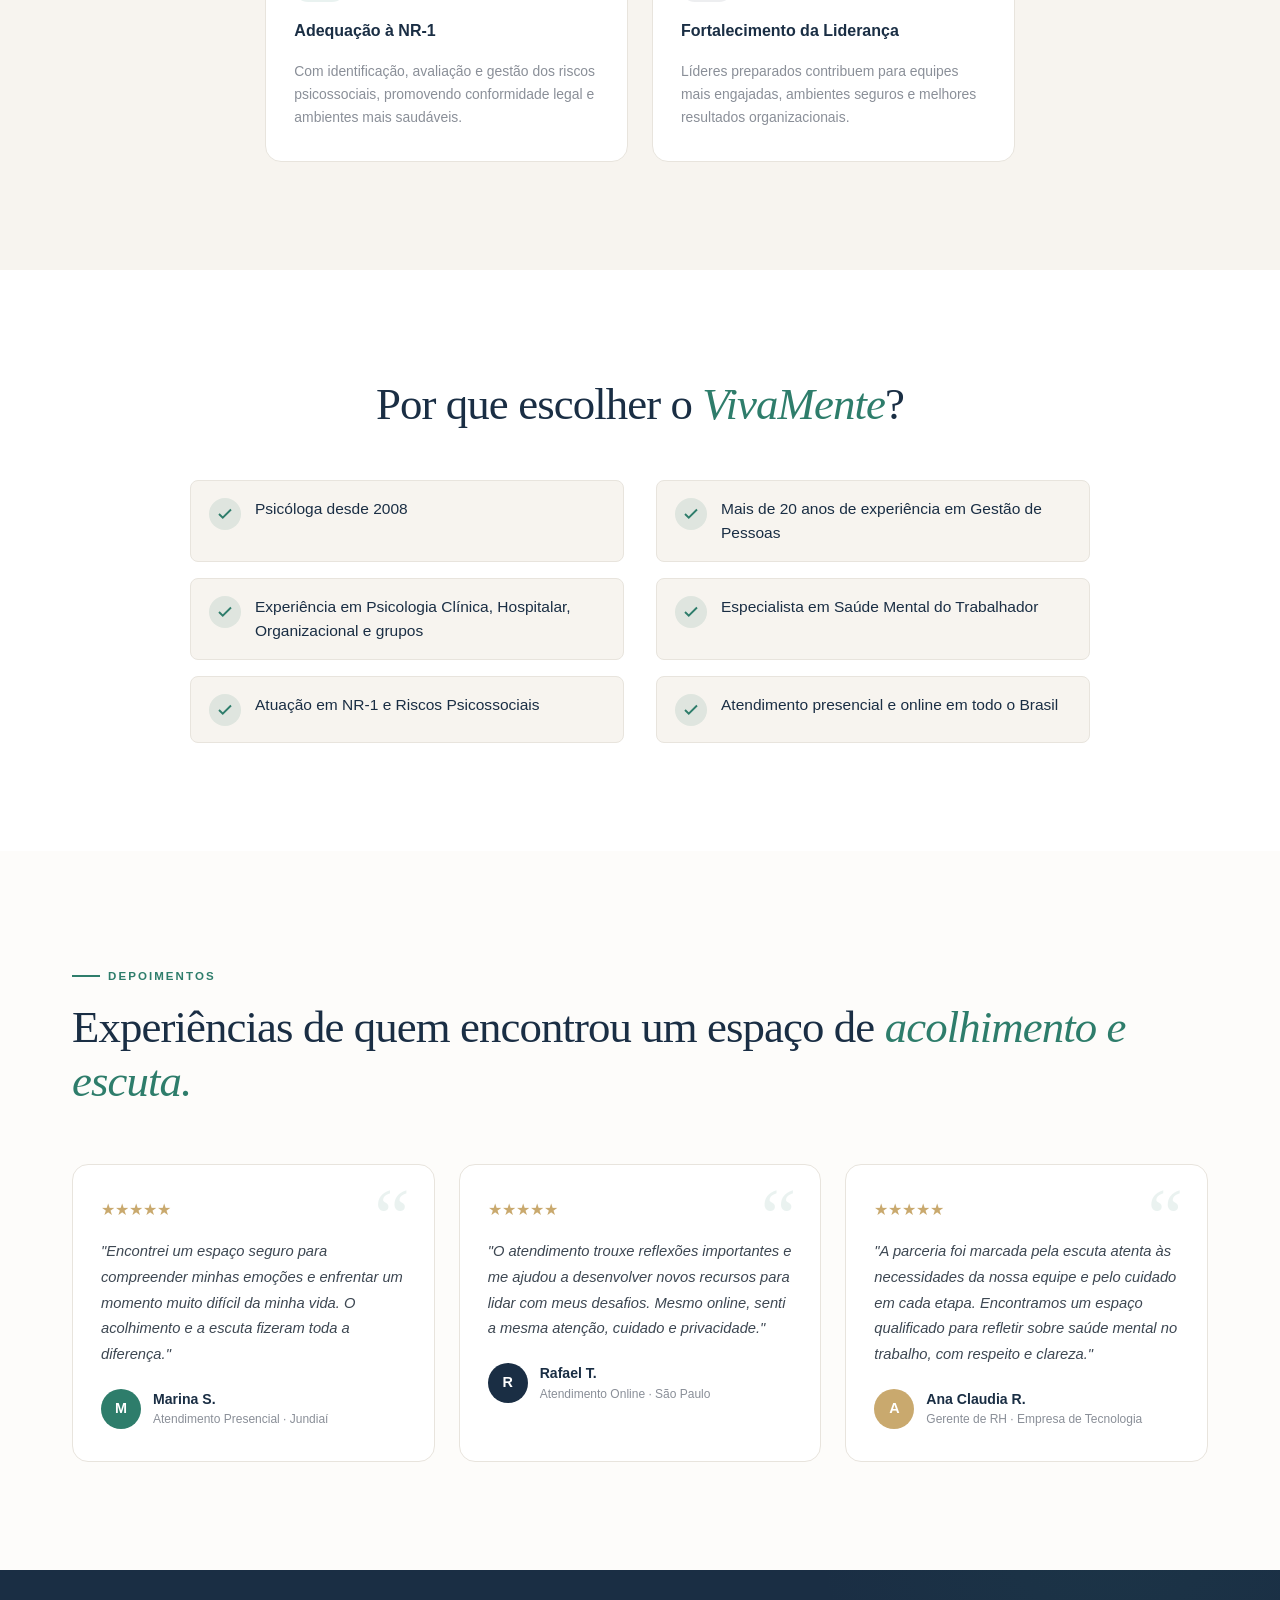
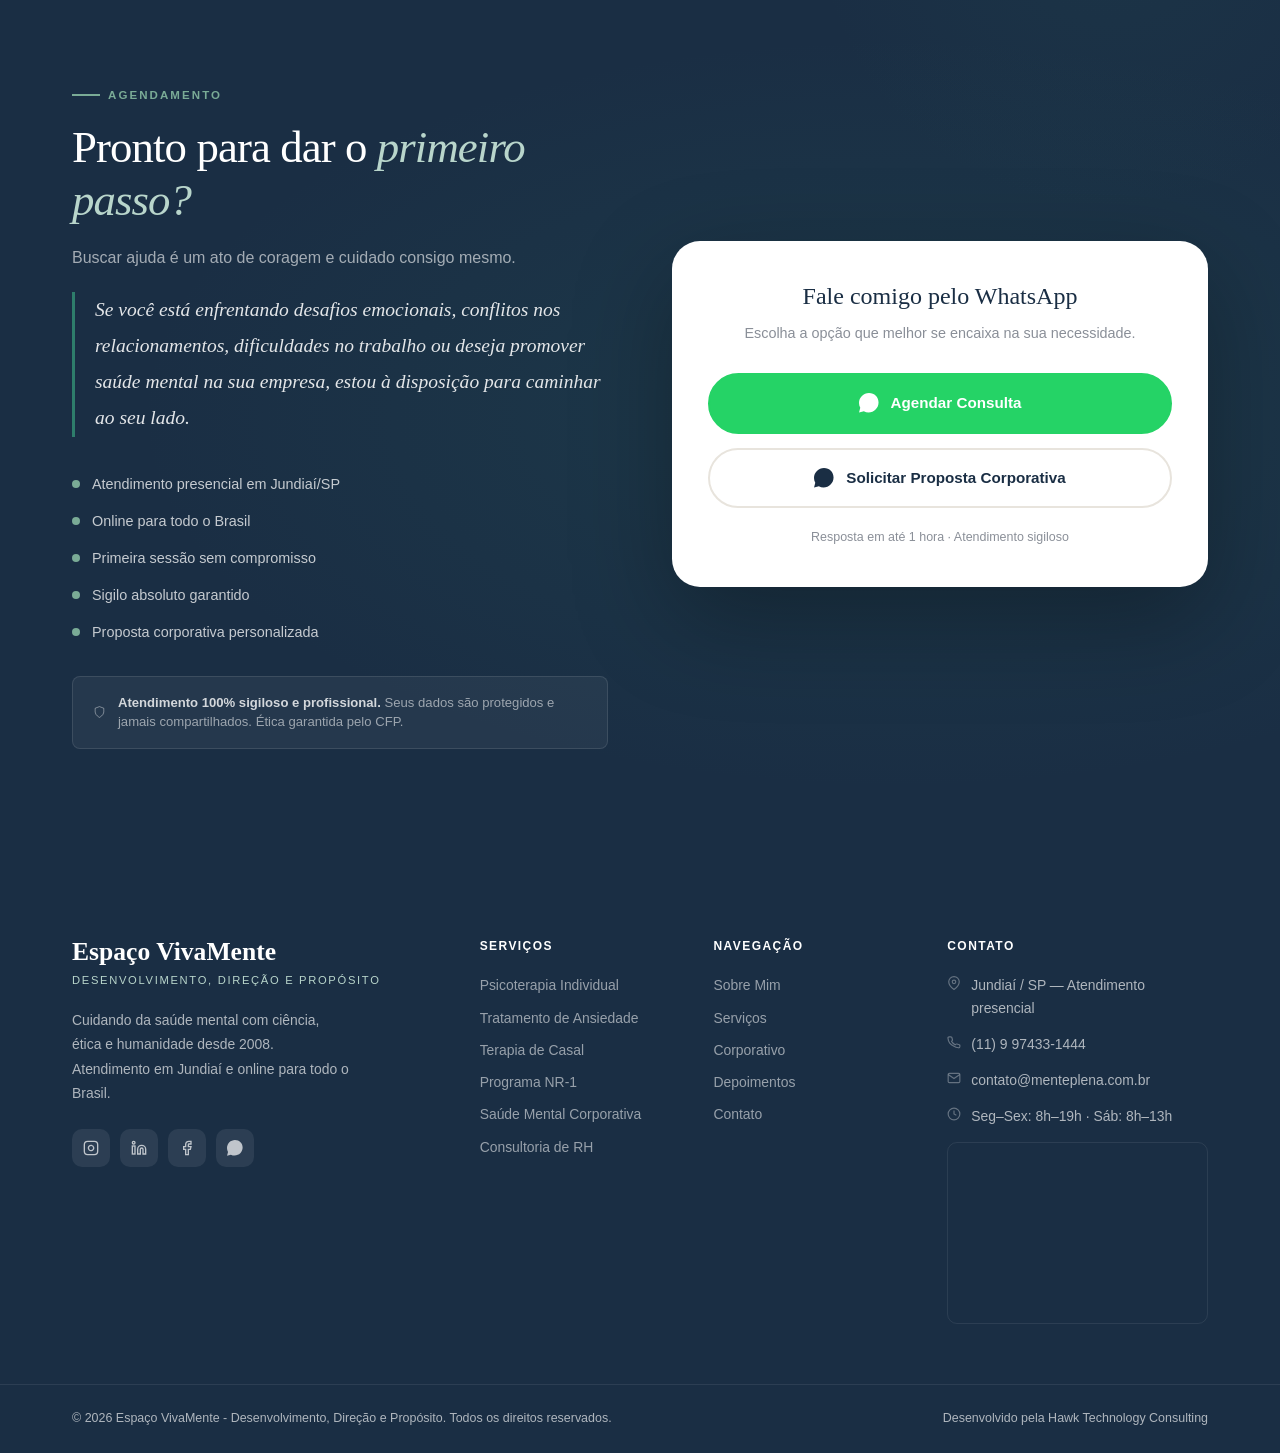
==== commit bc37a568: "feat" ====
--- a/index.html
+++ b/index.html
@@ -84,7 +84,7 @@
         <a href="#conteudo" class="logo" aria-label="Ir para o topo da página">
           <img class="logo-img" src="images/logo.png" alt="Espaço Viva Mente" width="180" height="56" decoding="async" />
           <div>
-            <span class="logo-name">Viva Mente</span>
+            <span class="logo-name">VivaMente</span>
             <h1 class="logo-tag">Desenvolvimento, Direção e Propósito</h1>
           </div>
         </a>
@@ -367,7 +367,7 @@
 
     <section class="escolha" id="por-que-escolher" aria-labelledby="escolha-title">
       <div class="container">
-        <h2 class="section-title" id="escolha-title">Por que escolher o <em>Espaço VivaMente</em>?</h2>
+        <h2 class="section-title" id="escolha-title">Por que escolher o <em>VivaMente</em>?</h2>
         <ul class="escolha-list">
           <li class="escolha-item fade-up">
             <span class="escolha-check" aria-hidden="true"><svg width="18" height="18" viewBox="0 0 24 24" fill="none" stroke="currentColor" stroke-width="2.5"><polyline points="20 6 9 17 4 12"/></svg></span>
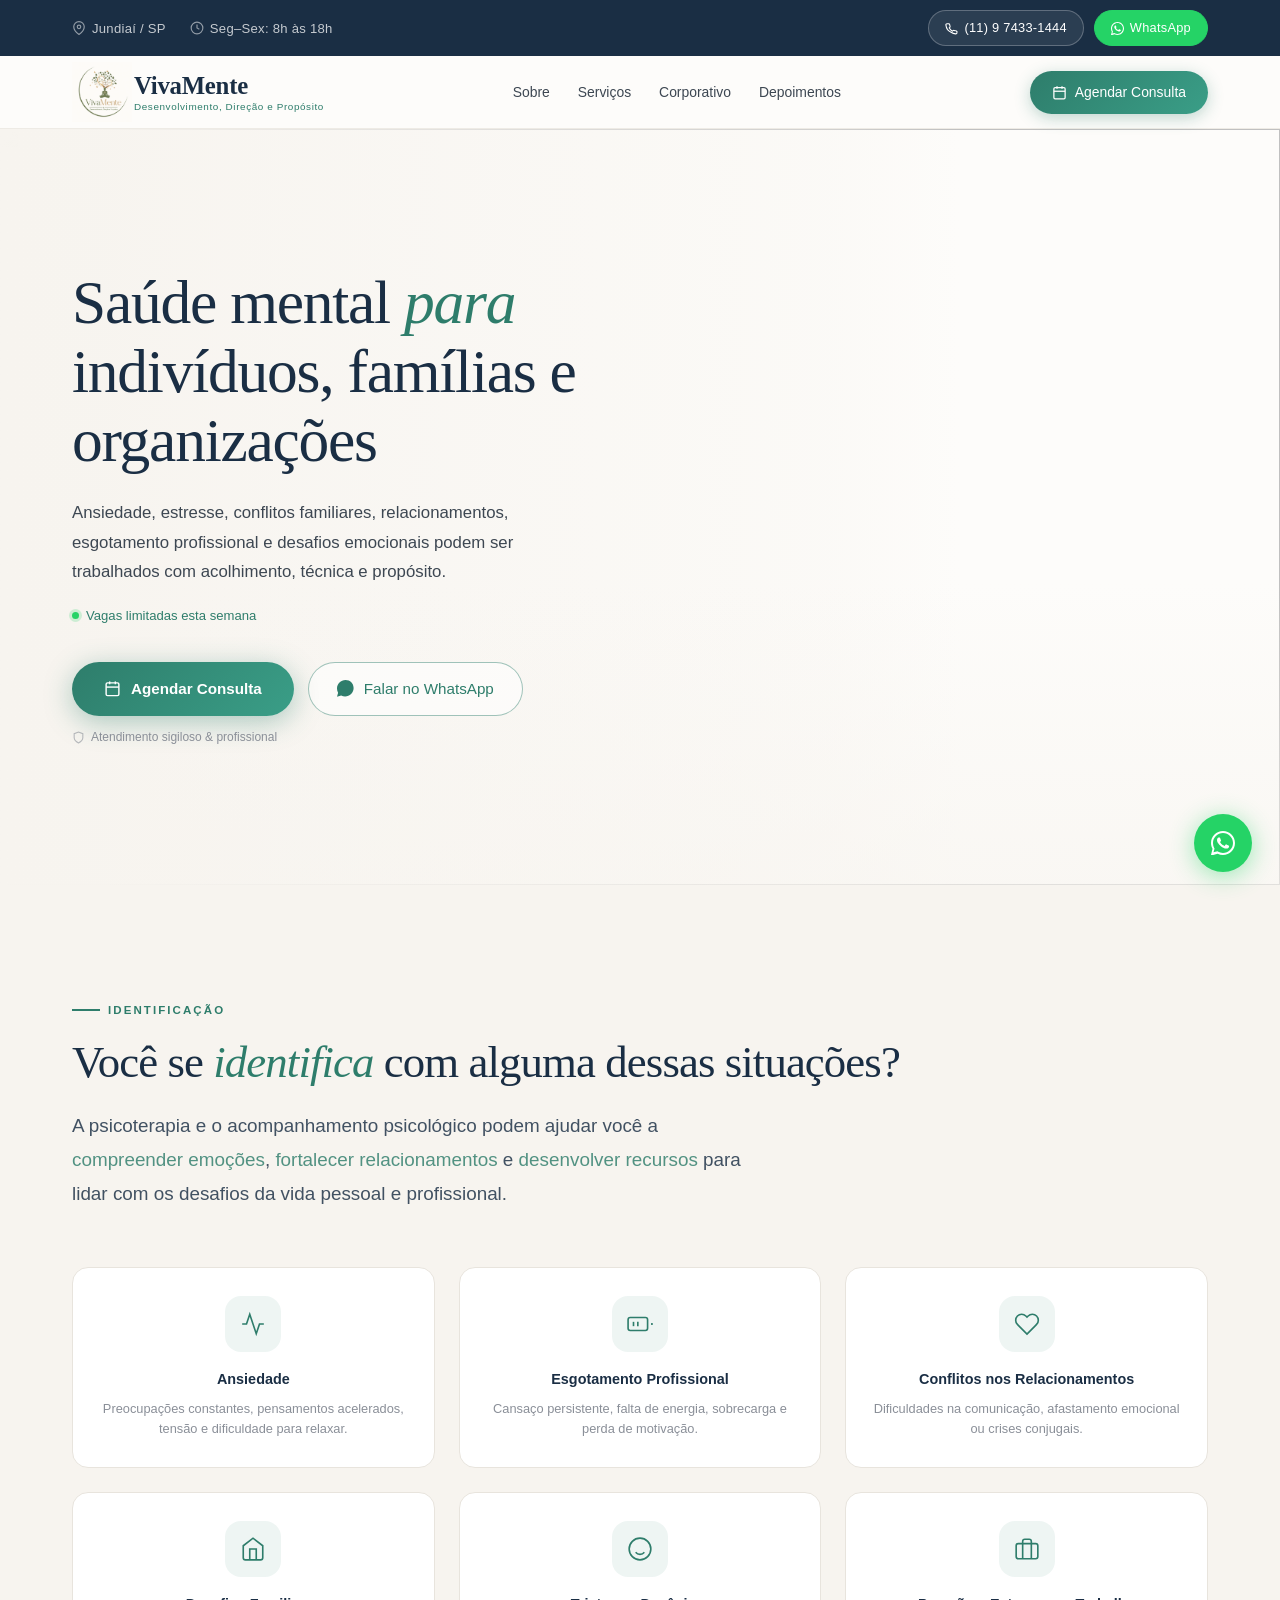
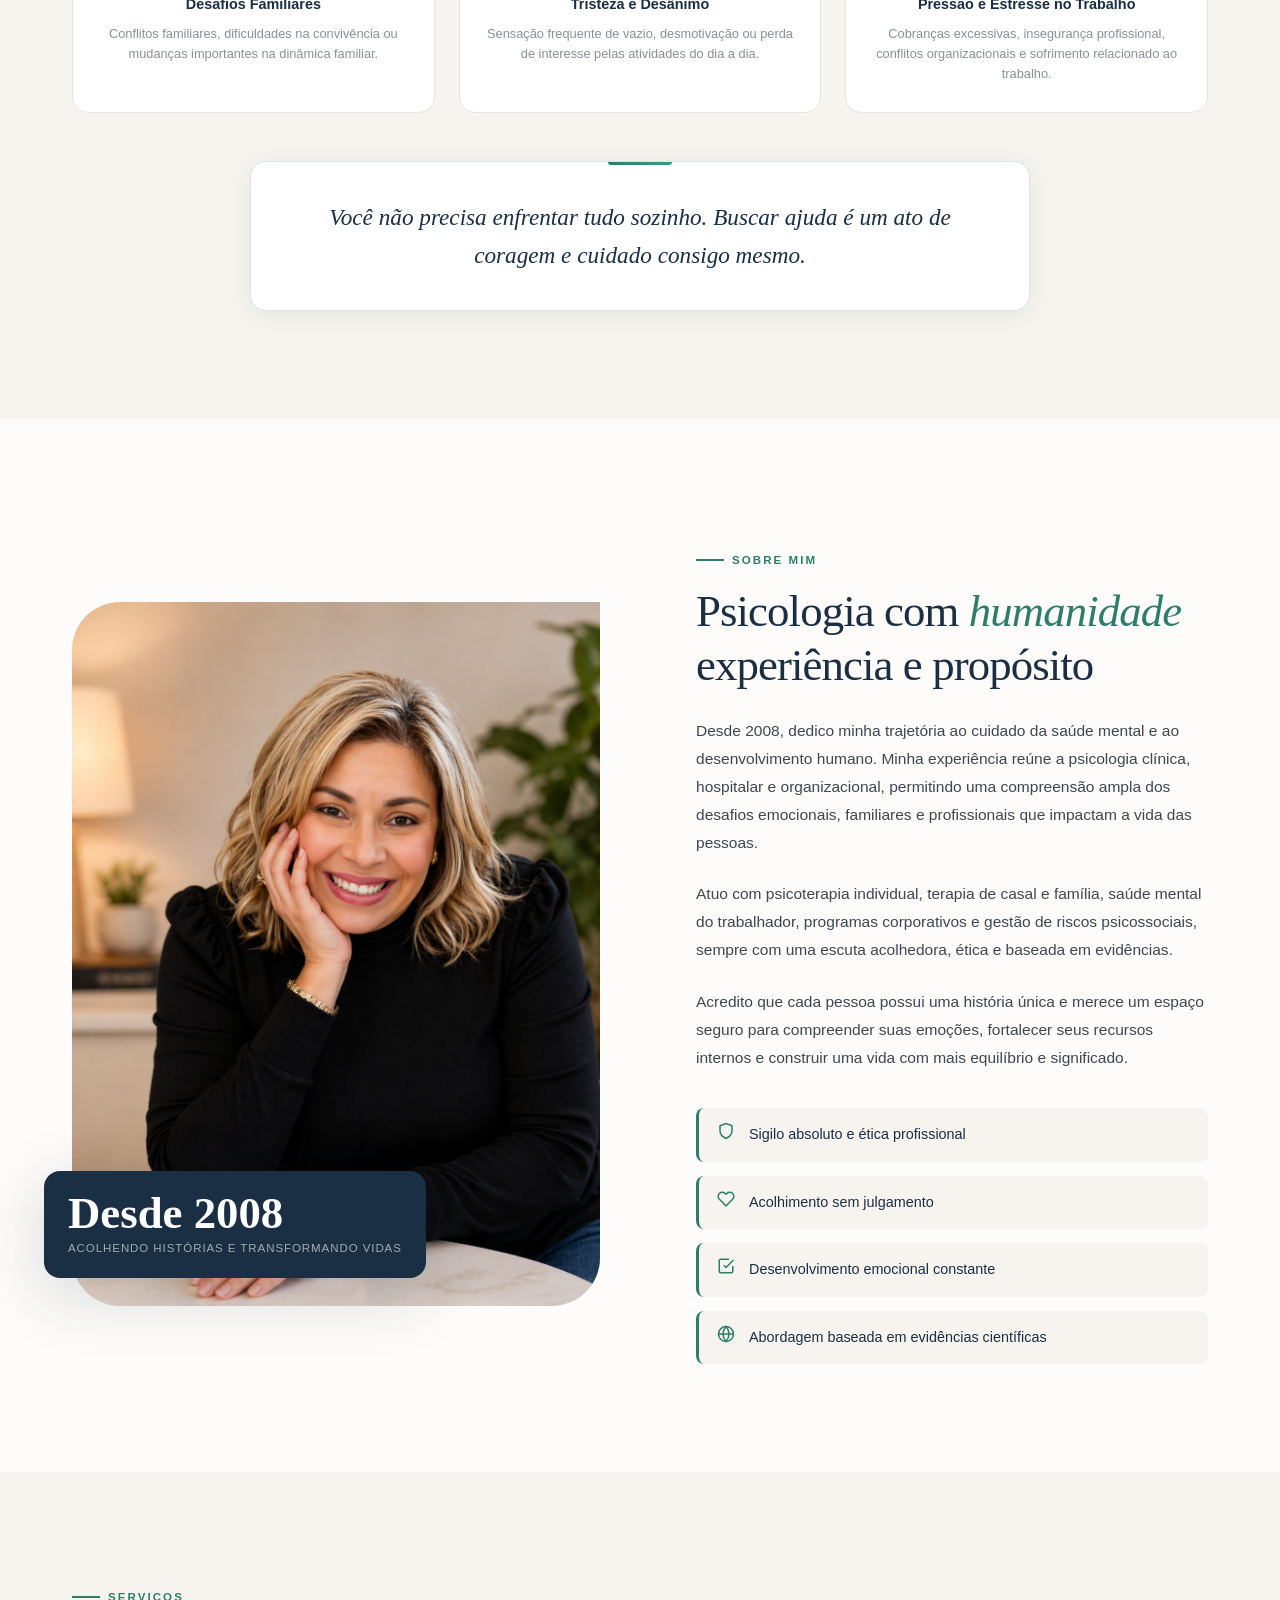
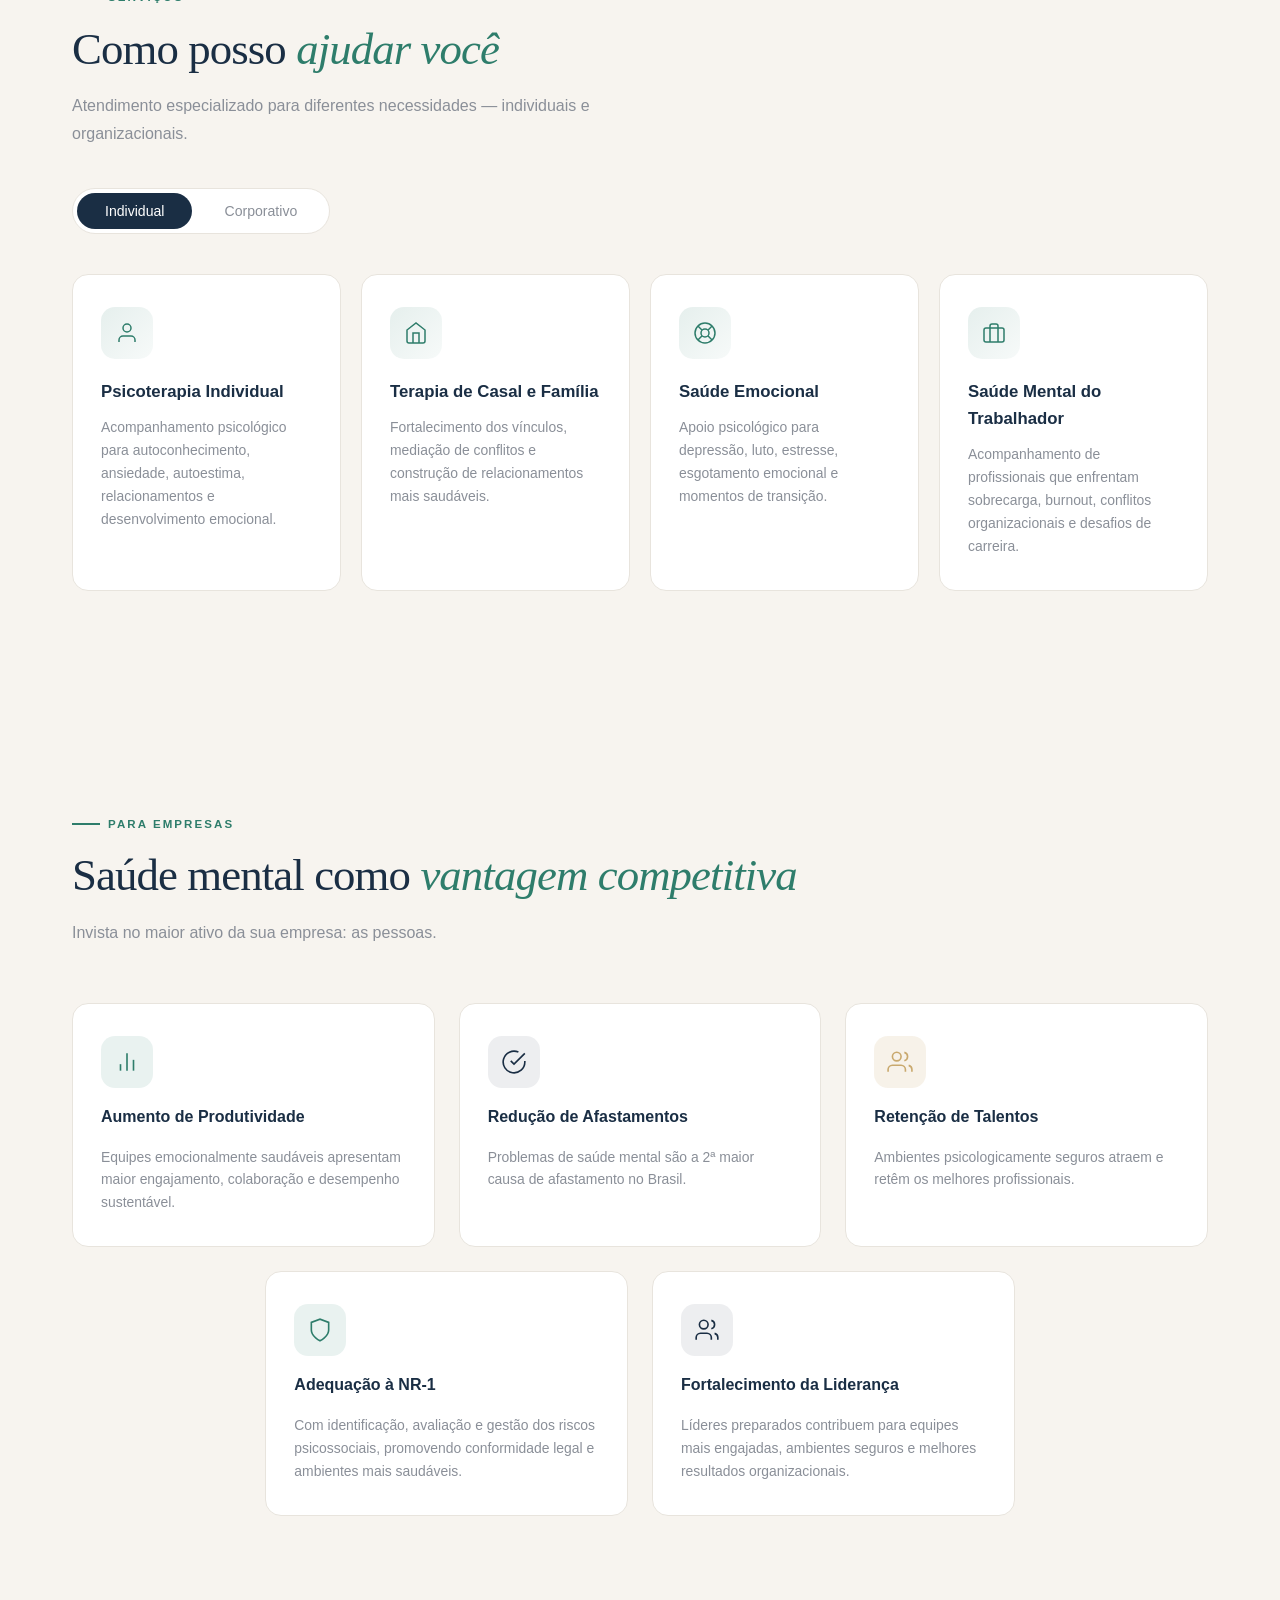
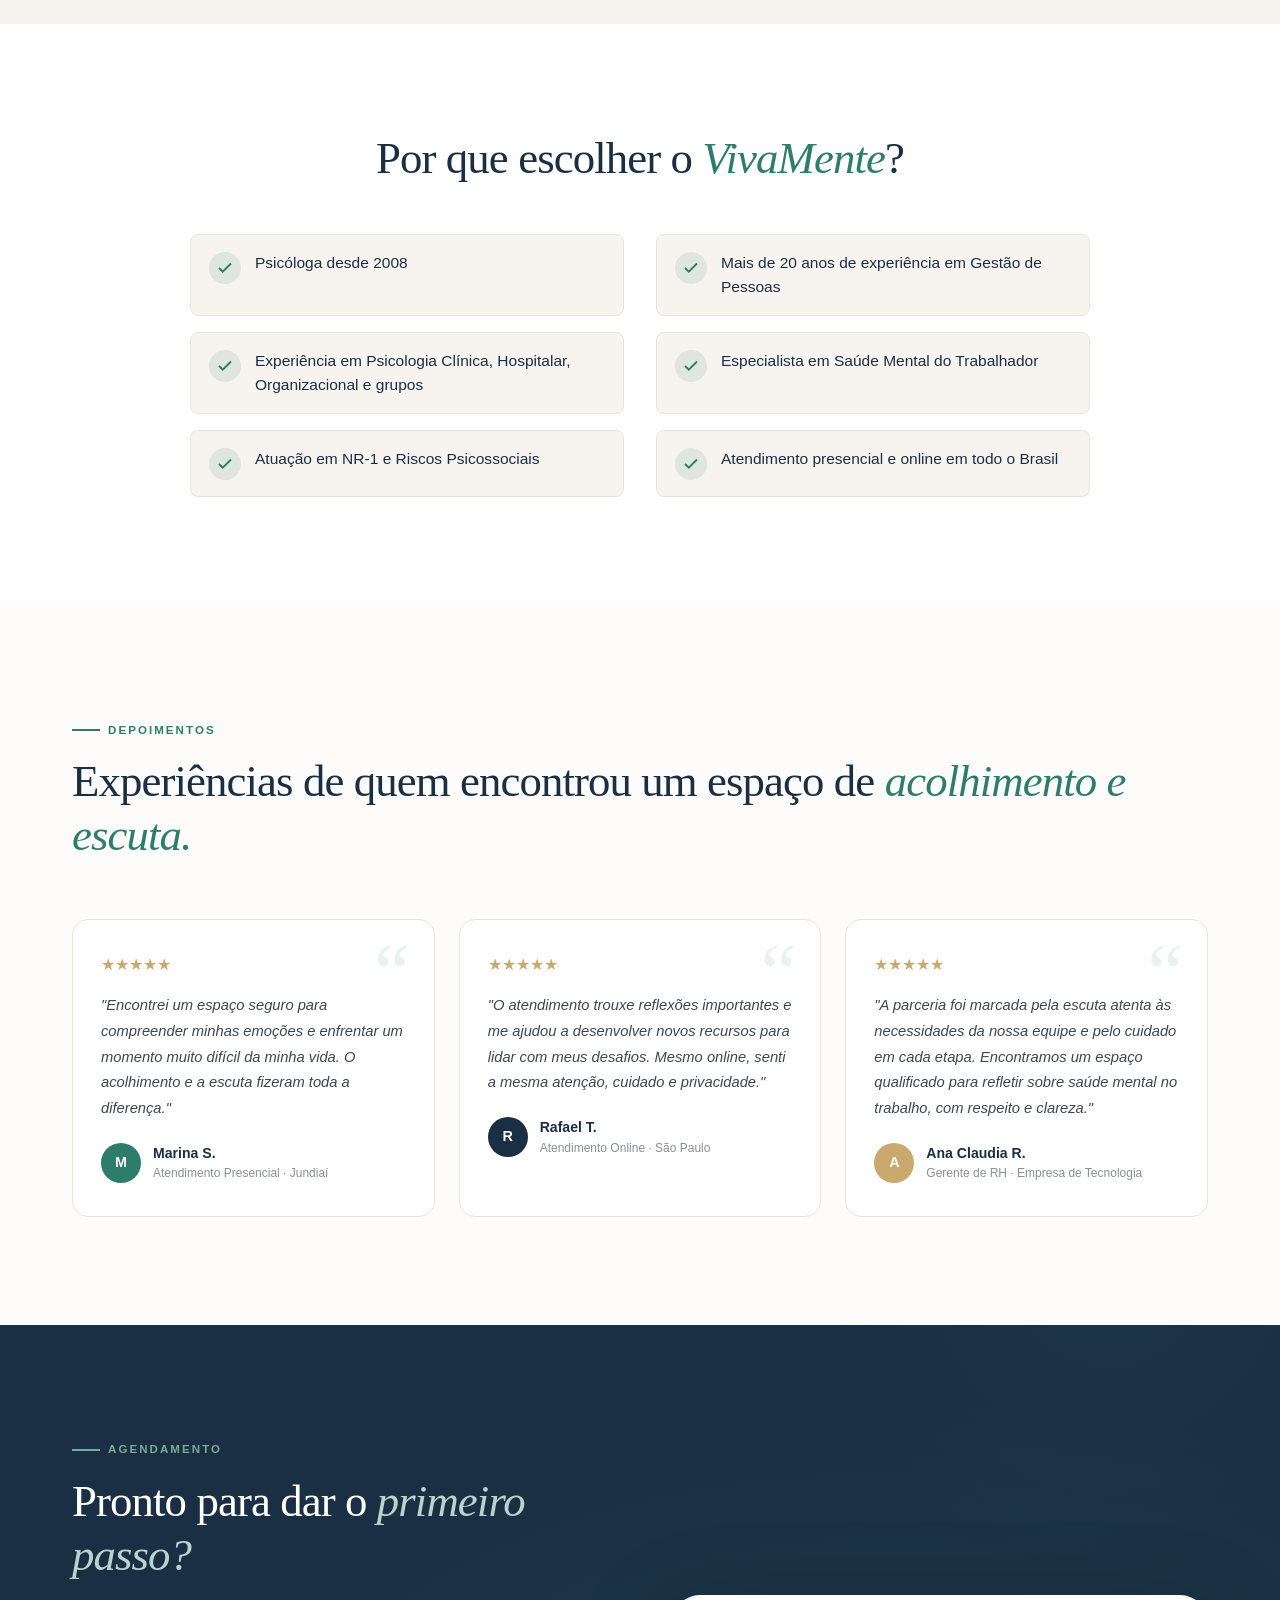
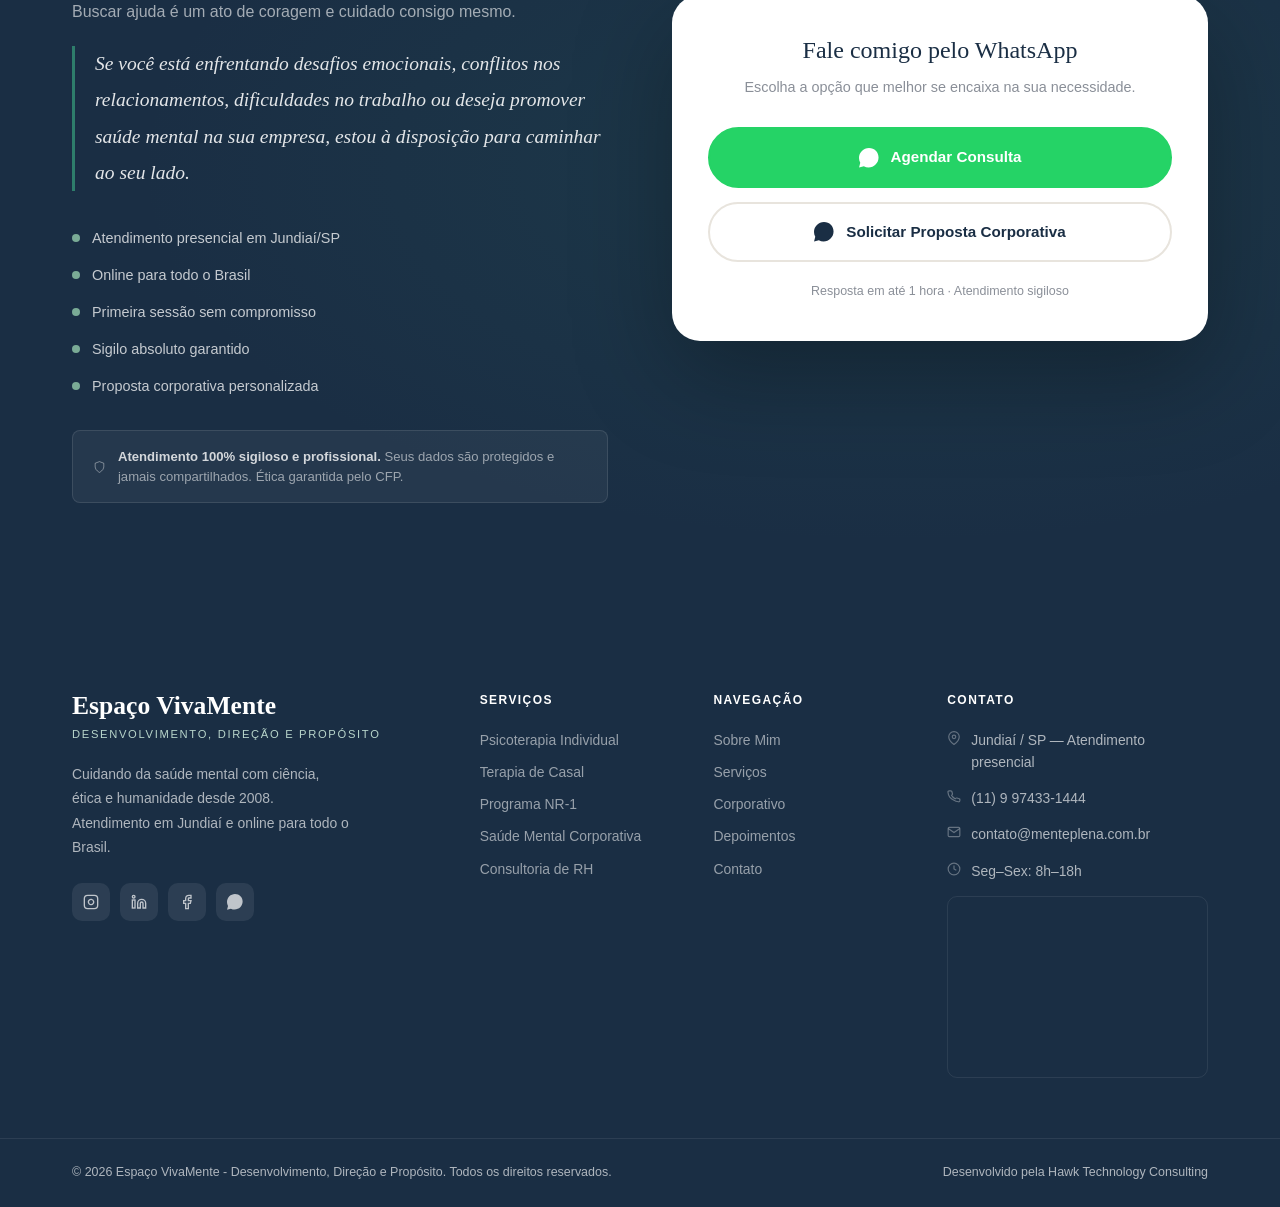
==== commit b2abb7b8: "feat" ====
--- a/index.html
+++ b/index.html
@@ -22,6 +22,10 @@
   <meta name="twitter:image" content="https://seudominio.com/og-image.webp" />
 
   <title>VivaMente - Desenvolvimento, Direção e Propósito | Psicologia Clínica e Corporativa em Jundiaí</title>
+
+  <link rel="icon" href="favicon.ico" sizes="32x32" />
+  <link rel="icon" href="favicon.svg" type="image/svg+xml" />
+  <link rel="apple-touch-icon" href="apple-touch-icon.png" />
 
   <link rel="preconnect" href="https://fonts.googleapis.com" />
   <link rel="preconnect" href="https://fonts.gstatic.com" crossorigin />
@@ -305,29 +309,6 @@
         </div>
       </div>
     </section>
-
-    <div class="cta-band" aria-labelledby="cta-band-title">
-      <div class="cta-band-inner">
-        <div class="cta-band-text">
-          <h3 id="cta-band-title">Pronto para dar o <em>primeiro passo</em>?</h3>
-          <p>Mais de 500 pessoas já transformaram suas vidas com o nosso apoio. A sua mudança começa agora.</p>
-          <div class="cta-band-note">
-            <svg width="13" height="13" viewBox="0 0 24 24" fill="none" stroke="currentColor" stroke-width="2" aria-hidden="true"><path d="M12 22s8-4 8-10V5l-8-3-8 3v7c0 6 8 10 8 10z"/></svg>
-            Atendimento sigiloso · Resposta em até 1 hora
-          </div>
-        </div>
-        <div class="cta-band-btns">
-          <a href="#contato" class="btn-cta-white">
-            <svg width="16" height="16" viewBox="0 0 24 24" fill="none" stroke="currentColor" stroke-width="2" aria-hidden="true"><rect x="3" y="4" width="18" height="18" rx="2" ry="2"/><line x1="16" y1="2" x2="16" y2="6"/><line x1="8" y1="2" x2="8" y2="6"/><line x1="3" y1="10" x2="21" y2="10"/></svg>
-            Agendar Consulta
-          </a>
-          <a href="https://wa.me/55119974331444" class="btn-cta-wa" target="_blank" rel="noopener noreferrer">
-            <svg width="16" height="16" viewBox="0 0 24 24" fill="currentColor" aria-hidden="true"><path d="M17.472 14.382c-.297-.149-1.758-.867-2.03-.967-.273-.099-.471-.148-.67.15-.197.297-.767.966-.94 1.164-.173.199-.347.223-.644.075-.297-.15-1.255-.463-2.39-1.475-.883-.788-1.48-1.761-1.653-2.059-.173-.297-.018-.458.13-.606.134-.133.298-.347.446-.52.149-.174.198-.298.298-.497.099-.198.05-.371-.025-.52-.075-.149-.669-1.612-.916-2.207-.242-.579-.487-.5-.669-.51-.173-.008-.371-.01-.57-.01-.198 0-.52.074-.792.372-.272.297-1.04 1.016-1.04 2.479 0 1.462 1.065 2.875 1.213 3.074.149.198 2.096 3.2 5.077 4.487.709.306 1.262.489 1.694.625.712.227 1.36.195 1.871.118.571-.085 1.758-.719 2.006-1.413.248-.694.248-1.289.173-1.413-.074-.124-.272-.198-.57-.347zM12 0C5.373 0 0 5.373 0 12c0 2.122.553 4.115 1.523 5.844L.064 23.5 5.86 22c1.671.913 3.576 1.436 5.601 1.436 6.627 0 12-5.373 12-12S18.627 0 12 0z"/></svg>
-            Falar no WhatsApp
-          </a>
-        </div>
-      </div>
-    </div>
 
     <section class="beneficios" id="corporativo" aria-labelledby="corporativo-title">
       <div class="container">
@@ -502,7 +483,6 @@
             <div class="footer-col-title">Serviços</div>
             <div class="footer-links">
               <a href="#servicos">Psicoterapia Individual</a>
-              <a href="#servicos">Tratamento de Ansiedade</a>
               <a href="#servicos">Terapia de Casal</a>
               <a href="#corporativo">Programa NR-1</a>
               <a href="#corporativo">Saúde Mental Corporativa</a>
@@ -525,7 +505,7 @@
               <div class="footer-contact-item"><svg width="14" height="14" viewBox="0 0 24 24" fill="none" stroke="currentColor" stroke-width="2" aria-hidden="true"><path d="M21 10c0 7-9 13-9 13s-9-6-9-13a9 9 0 0 1 18 0z"/><circle cx="12" cy="10" r="3"/></svg>Jundiaí / SP — Atendimento presencial</div>
               <div class="footer-contact-item"><svg width="14" height="14" viewBox="0 0 24 24" fill="none" stroke="currentColor" stroke-width="2" aria-hidden="true"><path d="M22 16.92v3a2 2 0 0 1-2.18 2 19.79 19.79 0 0 1-8.63-3.07A19.5 19.5 0 0 1 4.69 14a19.79 19.79 0 0 1-3.07-8.67A2 2 0 0 1 3.6 3.18h3a2 2 0 0 1 2 1.72c.127.96.361 1.903.7 2.81a2 2 0 0 1-.45 2.11L7.91 10.91a16 16 0 0 0 6 6l.91-.91a2 2 0 0 1 2.11-.45c.907.339 1.85.573 2.81.7A2 2 0 0 1 21.73 19v-.09l.27-2.09z"/></svg>(11) 9 97433-1444</div>
               <div class="footer-contact-item"><svg width="14" height="14" viewBox="0 0 24 24" fill="none" stroke="currentColor" stroke-width="2" aria-hidden="true"><path d="M4 4h16c1.1 0 2 .9 2 2v12c0 1.1-.9 2-2 2H4c-1.1 0-2-.9-2-2V6c0-1.1.9-2 2-2z"/><polyline points="22,6 12,13 2,6"/></svg>contato@menteplena.com.br</div>
-              <div class="footer-contact-item"><svg width="14" height="14" viewBox="0 0 24 24" fill="none" stroke="currentColor" stroke-width="2" aria-hidden="true"><circle cx="12" cy="12" r="10"/><polyline points="12 6 12 12 16 14"/></svg>Seg–Sex: 8h–19h · Sáb: 8h–13h</div>
+              <div class="footer-contact-item"><svg width="14" height="14" viewBox="0 0 24 24" fill="none" stroke="currentColor" stroke-width="2" aria-hidden="true"><circle cx="12" cy="12" r="10"/><polyline points="12 6 12 12 16 14"/></svg>Seg–Sex: 8h–18h</div>
             </div>
             <div class="footer-map">
               <iframe
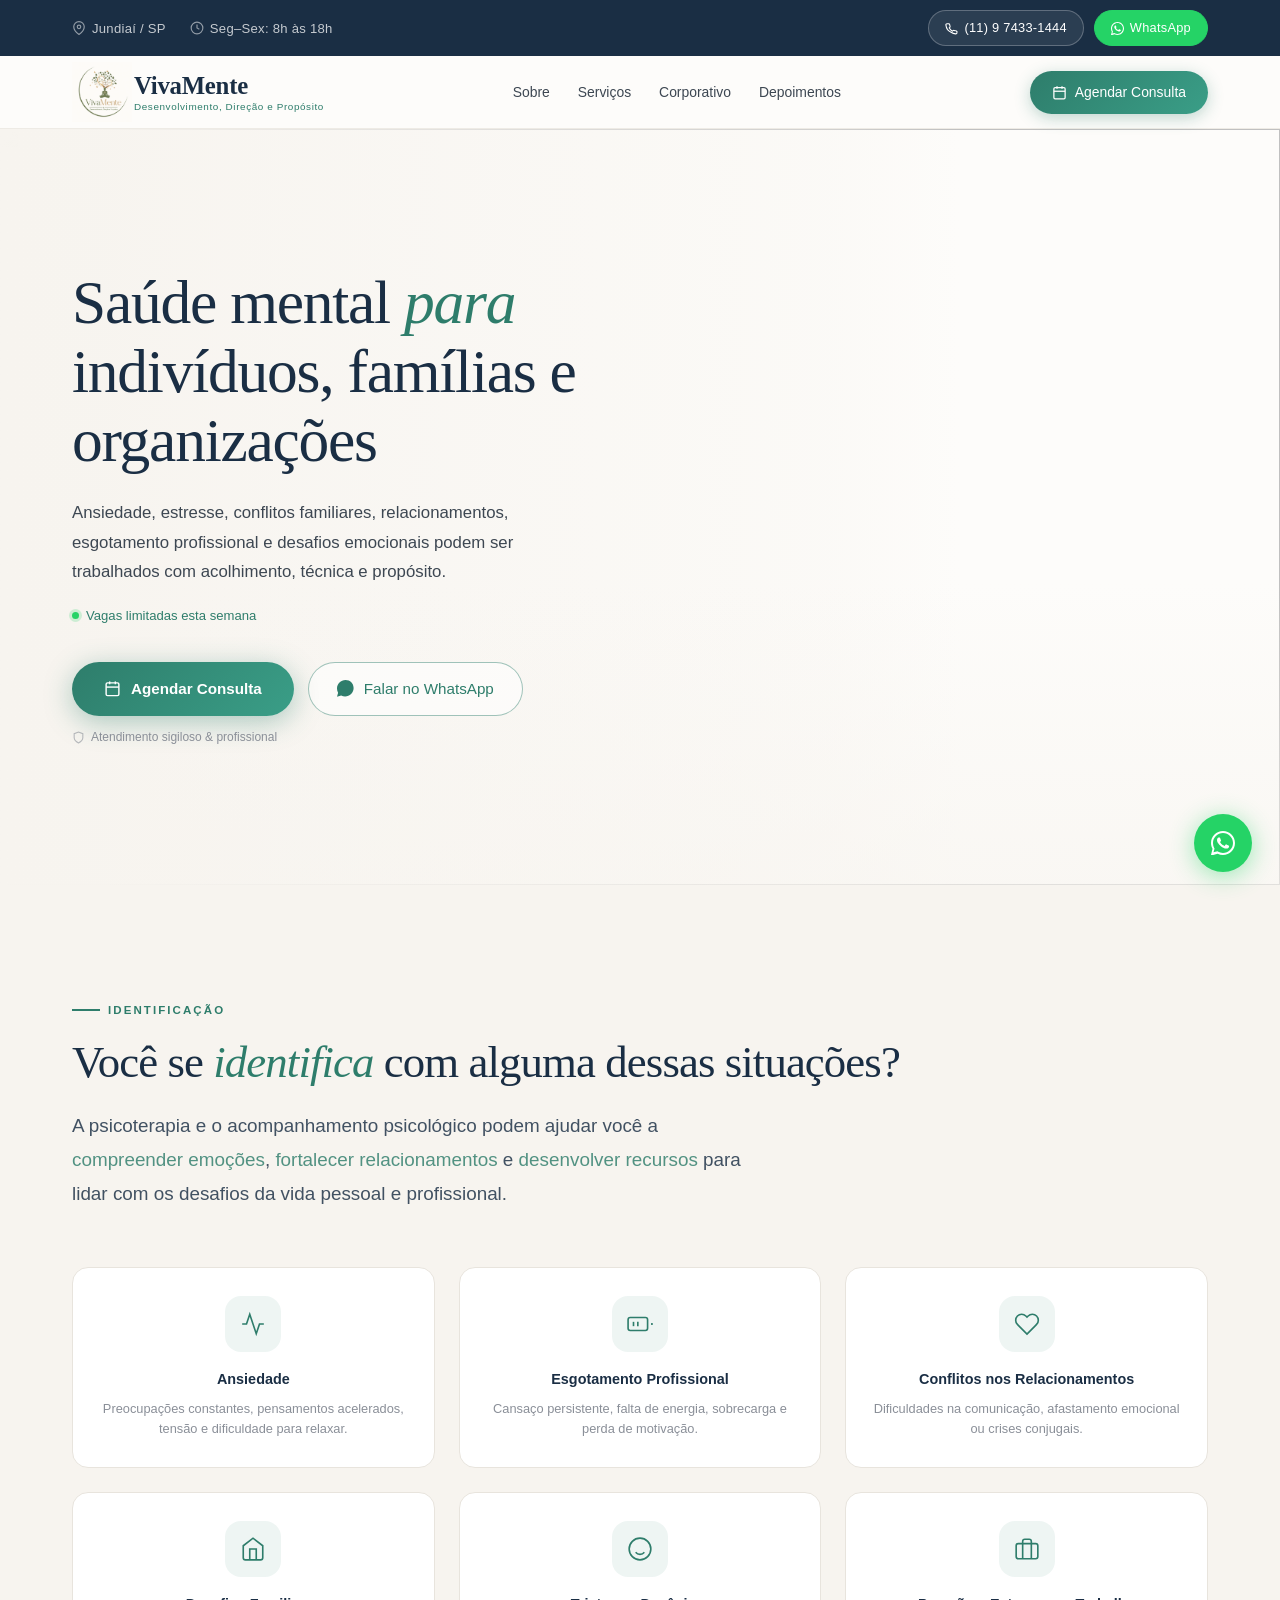
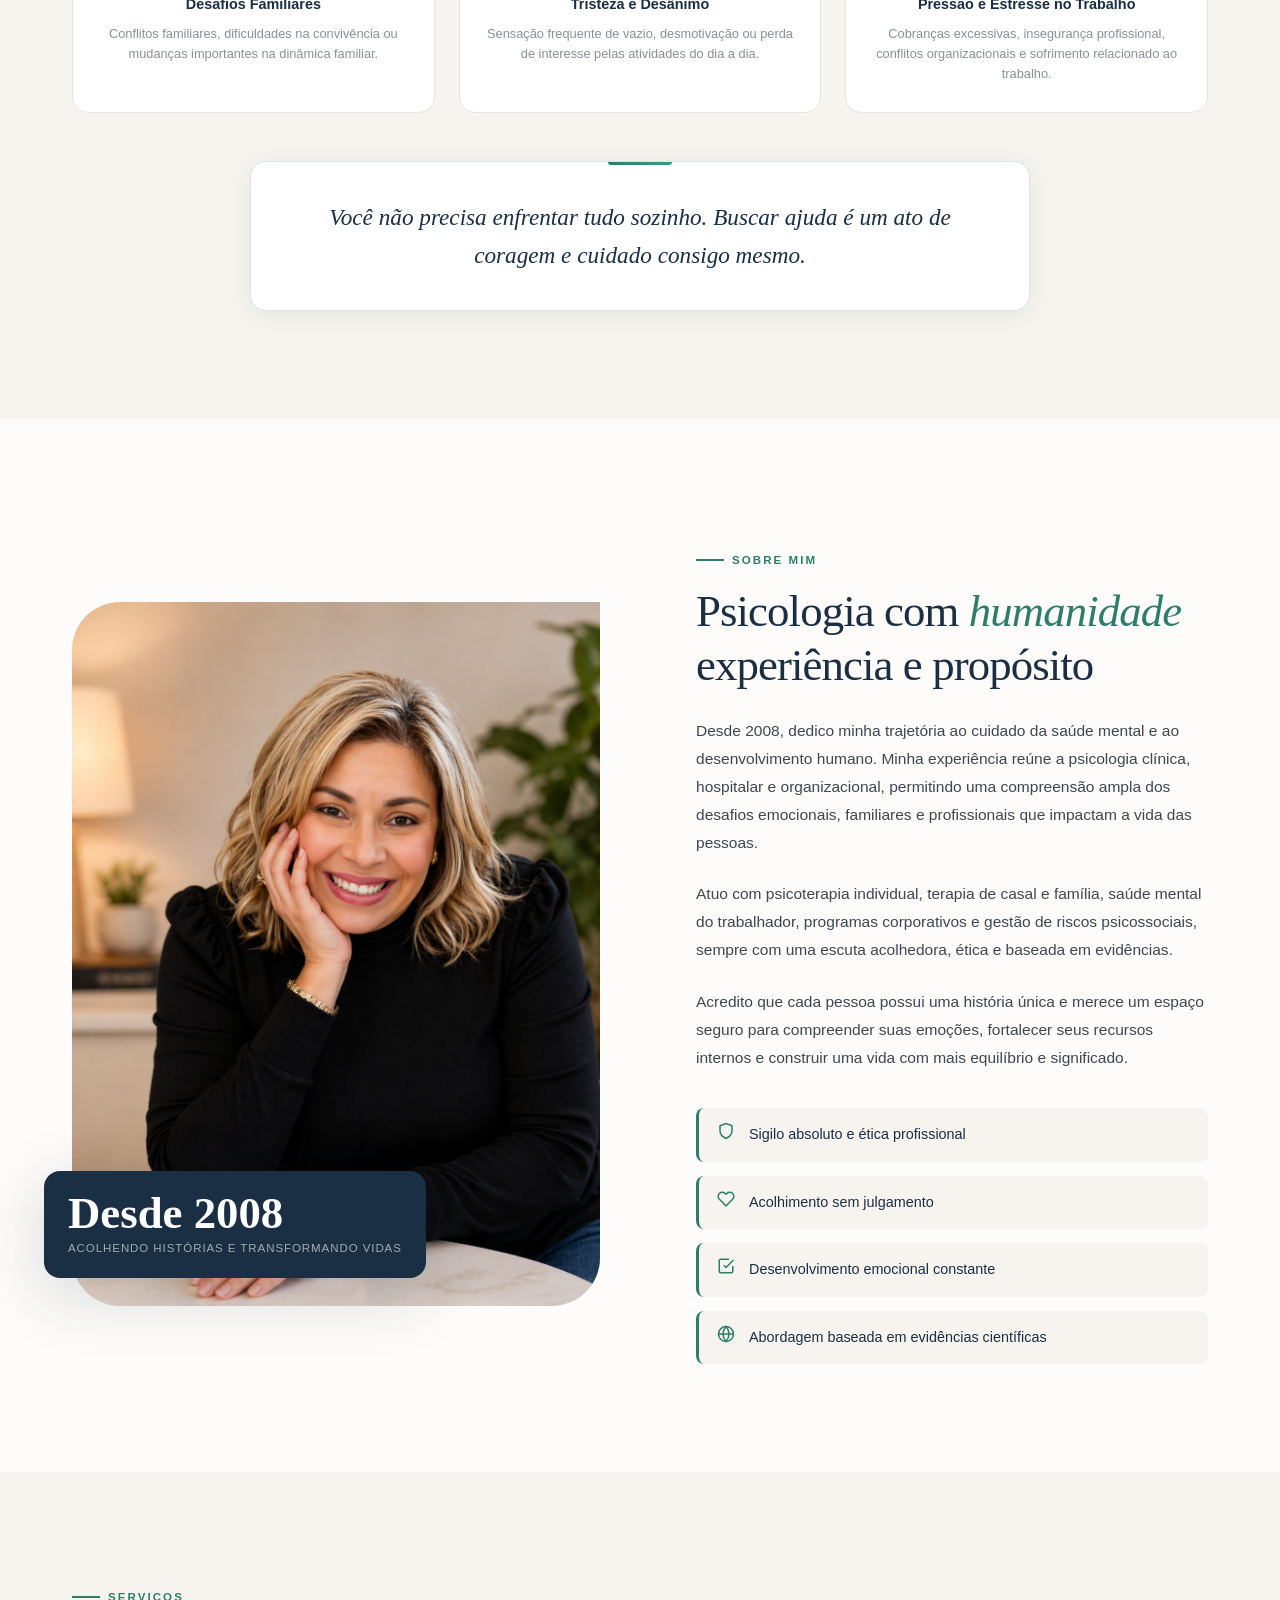
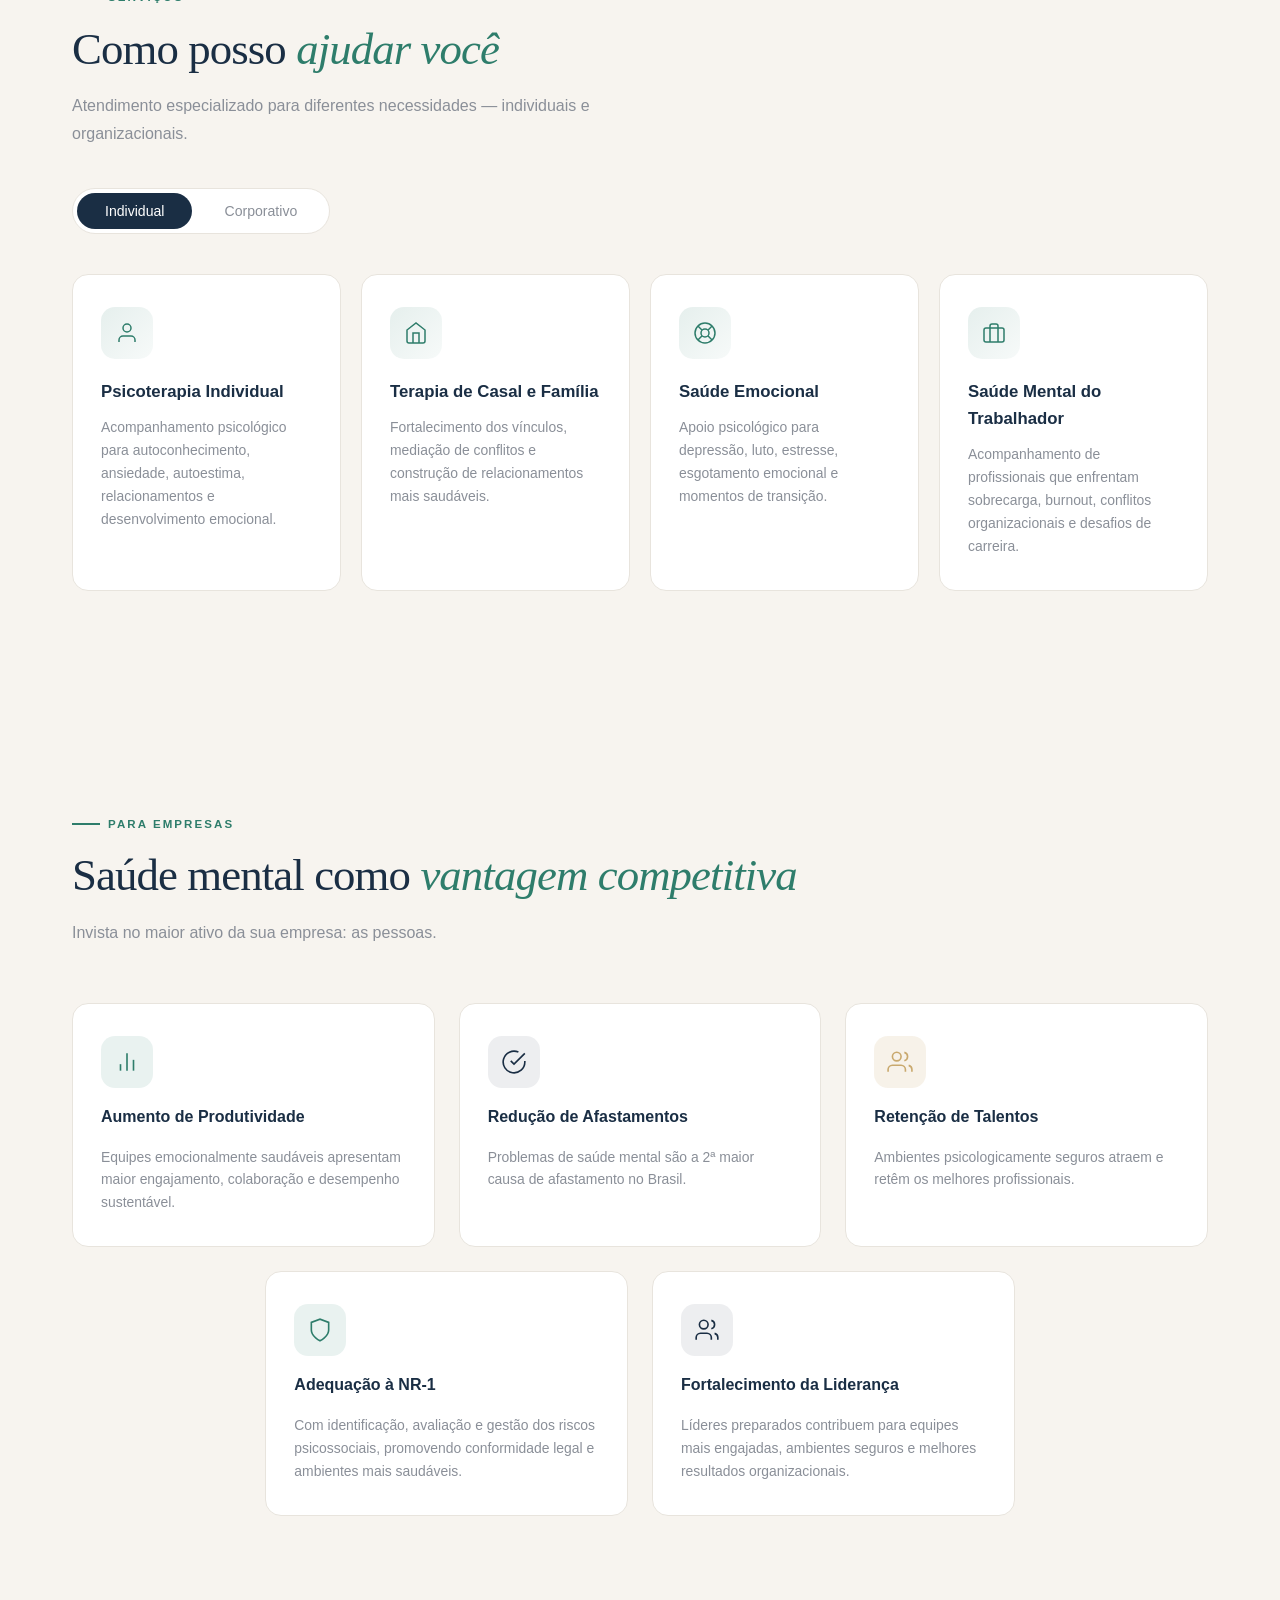
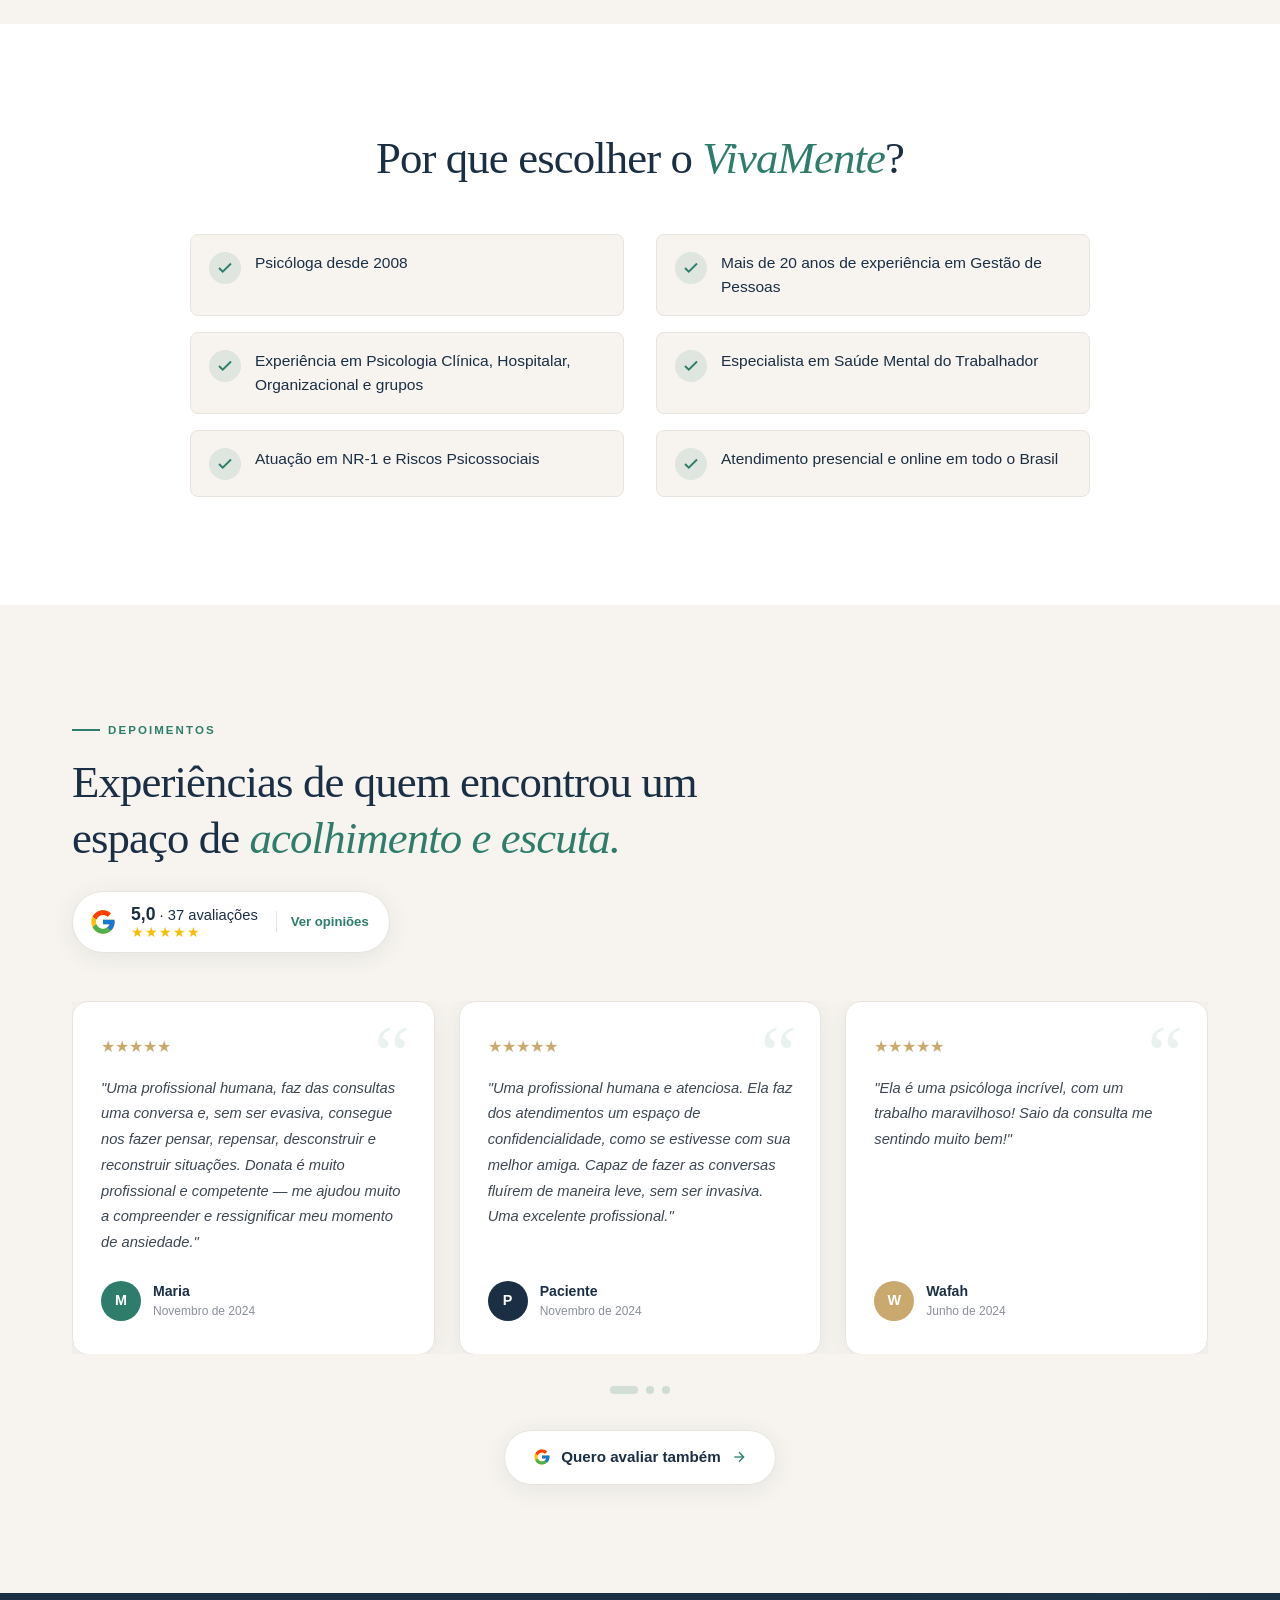
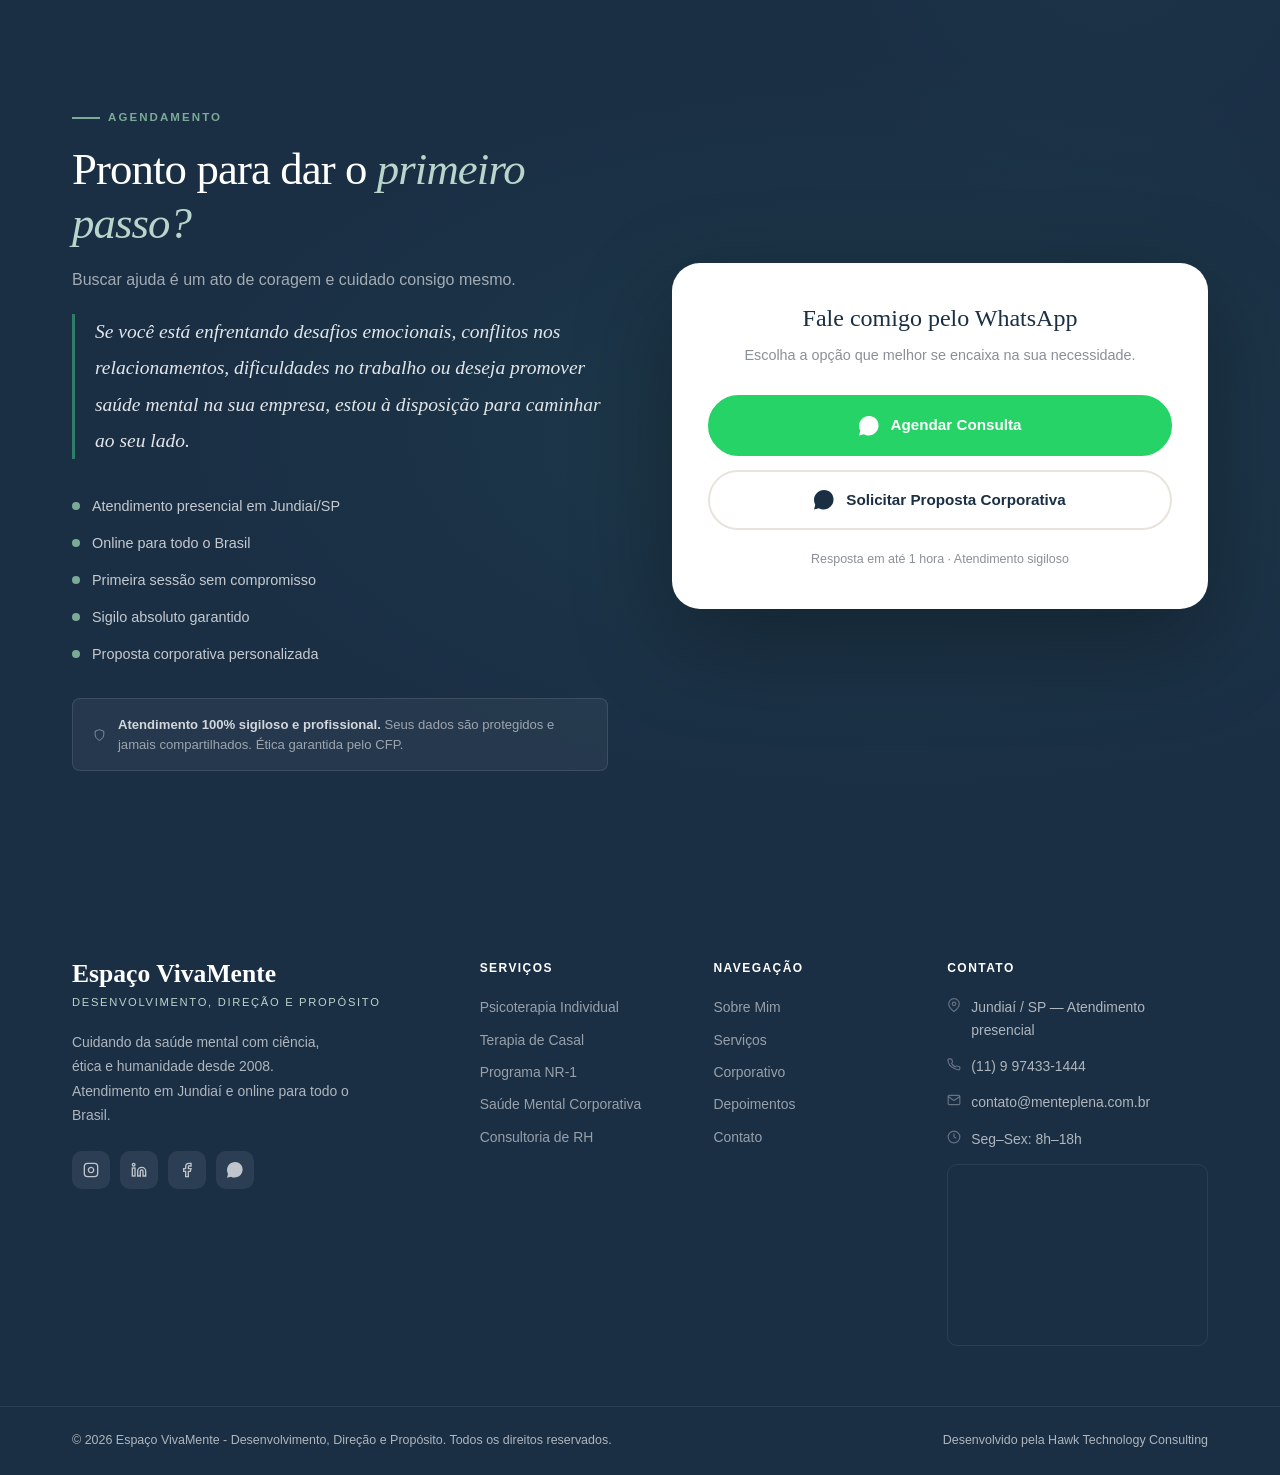
==== commit 5a98569e: "feat" ====
--- a/index.html
+++ b/index.html
@@ -378,44 +378,108 @@
       </div>
     </section>
 
-    <section id="depoimentos" aria-labelledby="depoimentos-title">
+    <section class="depoimentos" id="depoimentos" aria-labelledby="depoimentos-title">
       <div class="container">
-        <div class="section-label">Depoimentos</div>
-        <h2 class="section-title" id="depoimentos-title">Experiências de quem encontrou um espaço de <em>acolhimento e escuta.</em></h2>
-        <div class="depoimentos-grid">
-          <article class="depo-card fade-up">
-            <div class="depo-stars" aria-label="5 estrelas">★★★★★</div>
-            <p class="depo-text">"Encontrei um espaço seguro para compreender minhas emoções e enfrentar um momento muito difícil da minha vida. O acolhimento e a escuta fizeram toda a diferença."</p>
-            <div class="depo-author">
-              <div class="depo-avatar" style="background:var(--teal)">M</div>
-              <div>
-                <div class="depo-name">Marina S.</div>
-                <div class="depo-role">Atendimento Presencial · Jundiaí</div>
-              </div>
-            </div>
-          </article>
-          <article class="depo-card fade-up">
-            <div class="depo-stars" aria-label="5 estrelas">★★★★★</div>
-            <p class="depo-text">"O atendimento trouxe reflexões importantes e me ajudou a desenvolver novos recursos para lidar com meus desafios. Mesmo online, senti a mesma atenção, cuidado e privacidade."</p>
-            <div class="depo-author">
-              <div class="depo-avatar" style="background:var(--navy)">R</div>
-              <div>
-                <div class="depo-name">Rafael T.</div>
-                <div class="depo-role">Atendimento Online · São Paulo</div>
-              </div>
-            </div>
-          </article>
-          <article class="depo-card fade-up">
-            <div class="depo-stars" aria-label="5 estrelas">★★★★★</div>
-            <p class="depo-text">"A parceria foi marcada pela escuta atenta às necessidades da nossa equipe e pelo cuidado em cada etapa. Encontramos um espaço qualificado para refletir sobre saúde mental no trabalho, com respeito e clareza."</p>
-            <div class="depo-author">
-              <div class="depo-avatar" style="background:var(--gold)">A</div>
-              <div>
-                <div class="depo-name">Ana Claudia R.</div>
-                <div class="depo-role">Gerente de RH · Empresa de Tecnologia</div>
-              </div>
-            </div>
-          </article>
+        <div class="depoimentos-header fade-up">
+          <div class="section-label">Depoimentos</div>
+          <h2 class="section-title" id="depoimentos-title">Experiências de quem encontrou um espaço de <em>acolhimento e escuta.</em></h2>
+
+          <a href="https://www.medicosbrasil.com/profissional/donata-regiane-de-souza-hamada" class="depo-google-badge" target="_blank" rel="noopener noreferrer" aria-label="Ver 37 avaliações com nota 5.0">
+            <span class="depo-google-logo" aria-hidden="true">
+              <svg width="28" height="28" viewBox="0 0 48 48" xmlns="http://www.w3.org/2000/svg">
+                <path fill="#FFC107" d="M43.611 20.083H42V20H24v8h11.303C33.654 32.657 29.223 36 24 36c-6.627 0-12-5.373-12-12s5.373-12 12-12c3.059 0 5.842 1.154 7.961 3.039l5.657-5.657C34.046 6.053 29.268 4 24 4 12.955 4 4 12.955 4 24s8.955 20 20 20 20-8.955 20-20c0-1.341-.138-2.65-.389-3.917z"/>
+                <path fill="#FF3D00" d="M6.306 14.691l6.571 4.819C14.655 15.108 18.961 12 24 12c3.059 0 5.842 1.154 7.961 3.039l5.657-5.657C34.046 6.053 29.268 4 24 4 16.318 4 9.656 8.337 6.306 14.691z"/>
+                <path fill="#4CAF50" d="M24 44c5.166 0 9.86-1.977 13.409-5.192l-6.19-5.238C29.211 35.091 26.715 36 24 36c-5.202 0-9.619-3.317-11.283-7.946l-6.522 5.025C9.505 39.556 16.227 44 24 44z"/>
+                <path fill="#1976D2" d="M43.611 20.083H42V20H24v8h11.303a12.04 12.04 0 0 1-4.087 5.571l.003-.002 6.19 5.238C36.971 39.205 44 34 44 24c0-1.341-.138-2.65-.389-3.917z"/>
+              </svg>
+            </span>
+            <span class="depo-google-info">
+              <span class="depo-google-score"><strong>5,0</strong> · 37 avaliações</span>
+              <span class="depo-google-stars" aria-hidden="true">★★★★★</span>
+            </span>
+            <span class="depo-google-link-text">Ver opiniões</span>
+          </a>
+        </div>
+
+        <div class="depo-carousel fade-up" aria-roledescription="carrossel" aria-label="Depoimentos de pacientes">
+          <div class="depo-carousel-viewport">
+            <div class="depo-carousel-track" id="depoCarouselTrack">
+              <article class="depo-card">
+                <div class="depo-stars" aria-label="5 estrelas">★★★★★</div>
+                <p class="depo-text">"Uma profissional humana, faz das consultas uma conversa e, sem ser evasiva, consegue nos fazer pensar, repensar, desconstruir e reconstruir situações. Donata é muito profissional e competente — me ajudou muito a compreender e ressignificar meu momento de ansiedade."</p>
+                <div class="depo-author">
+                  <div class="depo-avatar" style="background:var(--teal)">M</div>
+                  <div>
+                    <div class="depo-name">Maria</div>
+                    <div class="depo-role">Novembro de 2024</div>
+                  </div>
+                </div>
+              </article>
+
+              <article class="depo-card">
+                <div class="depo-stars" aria-label="5 estrelas">★★★★★</div>
+                <p class="depo-text">"Uma profissional humana e atenciosa. Ela faz dos atendimentos um espaço de confidencialidade, como se estivesse com sua melhor amiga. Capaz de fazer as conversas fluírem de maneira leve, sem ser invasiva. Uma excelente profissional."</p>
+                <div class="depo-author">
+                  <div class="depo-avatar" style="background:var(--navy)">P</div>
+                  <div>
+                    <div class="depo-name">Paciente</div>
+                    <div class="depo-role">Novembro de 2024</div>
+                  </div>
+                </div>
+              </article>
+
+              <article class="depo-card">
+                <div class="depo-stars" aria-label="5 estrelas">★★★★★</div>
+                <p class="depo-text">"Ela é uma psicóloga incrível, com um trabalho maravilhoso! Saio da consulta me sentindo muito bem!"</p>
+                <div class="depo-author">
+                  <div class="depo-avatar" style="background:var(--gold)">W</div>
+                  <div>
+                    <div class="depo-name">Wafah</div>
+                    <div class="depo-role">Junho de 2024</div>
+                  </div>
+                </div>
+              </article>
+
+              <article class="depo-card">
+                <div class="depo-stars" aria-label="5 estrelas">★★★★★</div>
+                <p class="depo-text">"Profissional muito boa, carismática e sabe o que está fazendo."</p>
+                <div class="depo-author">
+                  <div class="depo-avatar" style="background:var(--teal-light)">D</div>
+                  <div>
+                    <div class="depo-name">Davi</div>
+                    <div class="depo-role">Junho de 2024</div>
+                  </div>
+                </div>
+              </article>
+
+              <article class="depo-card">
+                <div class="depo-stars" aria-label="5 estrelas">★★★★★</div>
+                <p class="depo-text">"Atenciosa, alegre, empática e competente."</p>
+                <div class="depo-author">
+                  <div class="depo-avatar" style="background:var(--navy-mid)">K</div>
+                  <div>
+                    <div class="depo-name">Karine</div>
+                    <div class="depo-role">Abril de 2024</div>
+                  </div>
+                </div>
+              </article>
+            </div>
+          </div>
+
+          <div class="depo-carousel-dots" id="depoCarouselDots" role="tablist" aria-label="Selecionar depoimento"></div>
+        </div>
+
+        <div class="depoimentos-footer fade-up">
+          <a href="https://www.medicosbrasil.com/profissional/donata-regiane-de-souza-hamada" class="depo-avaliar-link" target="_blank" rel="noopener noreferrer">
+            <svg width="18" height="18" viewBox="0 0 48 48" xmlns="http://www.w3.org/2000/svg" aria-hidden="true">
+              <path fill="#FFC107" d="M43.611 20.083H42V20H24v8h11.303C33.654 32.657 29.223 36 24 36c-6.627 0-12-5.373-12-12s5.373-12 12-12c3.059 0 5.842 1.154 7.961 3.039l5.657-5.657C34.046 6.053 29.268 4 24 4 12.955 4 4 12.955 4 24s8.955 20 20 20 20-8.955 20-20c0-1.341-.138-2.65-.389-3.917z"/>
+              <path fill="#FF3D00" d="M6.306 14.691l6.571 4.819C14.655 15.108 18.961 12 24 12c3.059 0 5.842 1.154 7.961 3.039l5.657-5.657C34.046 6.053 29.268 4 24 4 16.318 4 9.656 8.337 6.306 14.691z"/>
+              <path fill="#4CAF50" d="M24 44c5.166 0 9.86-1.977 13.409-5.192l-6.19-5.238C29.211 35.091 26.715 36 24 36c-5.202 0-9.619-3.317-11.283-7.946l-6.522 5.025C9.505 39.556 16.227 44 24 44z"/>
+              <path fill="#1976D2" d="M43.611 20.083H42V20H24v8h11.303a12.04 12.04 0 0 1-4.087 5.571l.003-.002 6.19 5.238C36.971 39.205 44 34 44 24c0-1.341-.138-2.65-.389-3.917z"/>
+            </svg>
+            Quero avaliar também
+            <svg width="16" height="16" viewBox="0 0 24 24" fill="none" stroke="currentColor" stroke-width="2" aria-hidden="true"><line x1="5" y1="12" x2="19" y2="12"/><polyline points="12 5 19 12 12 19"/></svg>
+          </a>
         </div>
       </div>
     </section>
@@ -595,6 +659,129 @@
     revealElements(isIndividual ? indPanel : corpPanel);
   }
 
+  // Depoimentos carousel — 3 cards visíveis, rolagem automática
+  (function initDepoCarousel() {
+    const track = document.getElementById('depoCarouselTrack');
+    const dotsWrap = document.getElementById('depoCarouselDots');
+    const carousel = document.querySelector('.depo-carousel');
+    const viewport = carousel?.querySelector('.depo-carousel-viewport');
+    if (!track || !dotsWrap || !carousel || !viewport) return;
+
+    const slides = Array.from(track.children);
+    const AUTOPLAY_MS = 5000;
+    const reducedMotion = window.matchMedia('(prefers-reduced-motion: reduce)').matches;
+    let index = 0;
+    let autoplayTimer = null;
+    let isVisible = false;
+    let isPaused = false;
+    let dots = [];
+
+    function getPerView() {
+      if (window.innerWidth <= 640) return 1;
+      if (window.innerWidth <= 1024) return 2;
+      return 3;
+    }
+
+    function getMaxIndex() {
+      return Math.max(0, slides.length - getPerView());
+    }
+
+    function buildDots() {
+      dotsWrap.innerHTML = '';
+      const pages = getMaxIndex() + 1;
+      dots = [];
+      for (let i = 0; i < pages; i++) {
+        const dot = document.createElement('button');
+        dot.type = 'button';
+        dot.className = 'depo-carousel-dot';
+        dot.setAttribute('role', 'tab');
+        dot.setAttribute('aria-label', `Grupo ${i + 1} de ${pages}`);
+        dot.addEventListener('click', () => { goTo(i); startAutoplay(); });
+        dotsWrap.appendChild(dot);
+        dots.push(dot);
+      }
+      if (index > getMaxIndex()) index = getMaxIndex();
+    }
+
+    function resetDotAnimation() {
+      dots.forEach(dot => {
+        dot.classList.remove('animating');
+        void dot.offsetWidth;
+      });
+      const activeDot = dots[index];
+      if (activeDot && !reducedMotion && isVisible && !isPaused) {
+        activeDot.classList.add('animating');
+      }
+    }
+
+    function setSlideSizes() {
+      const perView = getPerView();
+      const gap = perView > 1 ? 24 : 0;
+      const slideWidth = (viewport.offsetWidth - gap * (perView - 1)) / perView;
+      slides.forEach(slide => {
+        slide.style.flex = `0 0 ${slideWidth}px`;
+        slide.style.maxWidth = `${slideWidth}px`;
+      });
+      return { slideWidth, gap };
+    }
+
+    function update() {
+      const { slideWidth, gap } = setSlideSizes();
+      track.style.transform = `translateX(-${index * (slideWidth + gap)}px)`;
+      dots.forEach((dot, i) => {
+        dot.classList.toggle('active', i === index);
+        dot.setAttribute('aria-selected', i === index);
+      });
+      resetDotAnimation();
+    }
+
+    function goTo(i) {
+      const max = getMaxIndex();
+      index = i < 0 ? max : i > max ? 0 : i;
+      update();
+    }
+
+    function next() {
+      goTo(index >= getMaxIndex() ? 0 : index + 1);
+    }
+
+    function stopAutoplay() {
+      if (autoplayTimer) {
+        clearInterval(autoplayTimer);
+        autoplayTimer = null;
+      }
+      dots.forEach(dot => dot.classList.remove('animating'));
+    }
+
+    function startAutoplay() {
+      stopAutoplay();
+      if (reducedMotion || !isVisible || isPaused) return;
+      resetDotAnimation();
+      autoplayTimer = setInterval(next, AUTOPLAY_MS);
+    }
+
+    carousel.addEventListener('mouseenter', () => { isPaused = true; stopAutoplay(); });
+    carousel.addEventListener('mouseleave', () => { isPaused = false; startAutoplay(); });
+
+    const sectionObserver = new IntersectionObserver((entries) => {
+      entries.forEach(entry => {
+        isVisible = entry.isIntersecting;
+        if (isVisible) startAutoplay();
+        else stopAutoplay();
+      });
+    }, { threshold: 0.25 });
+
+    window.addEventListener('resize', () => {
+      buildDots();
+      update();
+    });
+
+    sectionObserver.observe(carousel);
+    buildDots();
+    update();
+    startAutoplay();
+  })();
+
   // Scroll reveal
   function isInViewport(el) {
     const rect = el.getBoundingClientRect();
--- a/style.css
+++ b/style.css
@@ -1727,6 +1727,175 @@
 }
 
 /* ── DEPOIMENTOS ── */
+.depoimentos {
+  background: var(--cream);
+}
+.depoimentos-header {
+  max-width: 720px;
+}
+.depoimentos-header .section-title {
+  line-height: 1.25;
+}
+.depo-google-badge {
+  display: inline-flex;
+  align-items: center;
+  gap: 14px;
+  margin-top: 24px;
+  padding: 12px 20px 12px 16px;
+  background: white;
+  border: 1px solid var(--stone);
+  border-radius: 999px;
+  text-decoration: none;
+  transition: var(--transition);
+  box-shadow: var(--shadow-soft);
+}
+.depo-google-badge:hover {
+  border-color: rgba(46, 125, 107, 0.35);
+  box-shadow: var(--shadow-mid);
+  transform: translateY(-2px);
+}
+.depo-google-logo {
+  flex-shrink: 0;
+  display: flex;
+  align-items: center;
+  justify-content: center;
+}
+.depo-google-info {
+  display: flex;
+  flex-direction: column;
+  align-items: flex-start;
+  gap: 1px;
+  text-align: left;
+}
+.depo-google-score {
+  font-size: 0.92rem;
+  color: var(--navy);
+  line-height: 1.2;
+}
+.depo-google-score strong {
+  font-size: 1.1rem;
+  font-weight: 700;
+}
+.depo-google-stars {
+  color: #fbbc04;
+  font-size: 0.85rem;
+  letter-spacing: 1px;
+  line-height: 1;
+}
+.depo-google-link-text {
+  font-size: 0.82rem;
+  color: var(--teal);
+  font-weight: 600;
+  margin-left: 4px;
+  padding-left: 14px;
+  border-left: 1px solid var(--stone);
+  white-space: nowrap;
+}
+.depoimentos-footer {
+  margin-top: 36px;
+  display: flex;
+  justify-content: center;
+}
+.depo-avaliar-link {
+  display: inline-flex;
+  align-items: center;
+  gap: 10px;
+  padding: 14px 28px;
+  background: white;
+  border: 1.5px solid var(--stone);
+  border-radius: 50px;
+  color: var(--navy);
+  font-size: 0.95rem;
+  font-weight: 600;
+  text-decoration: none;
+  transition: var(--transition);
+  box-shadow: var(--shadow-soft);
+}
+.depo-avaliar-link:hover {
+  border-color: var(--teal);
+  color: var(--teal);
+  transform: translateY(-2px);
+  box-shadow: var(--shadow-mid);
+}
+.depo-avaliar-link svg:last-child {
+  color: var(--teal);
+  transition: transform 0.2s ease;
+}
+.depo-avaliar-link:hover svg:last-child {
+  transform: translateX(3px);
+}
+.depo-carousel {
+  position: relative;
+  margin-top: 48px;
+}
+.depo-carousel-viewport {
+  overflow: hidden;
+  width: 100%;
+}
+.depo-carousel-track {
+  display: flex;
+  gap: 24px;
+  transition: transform 0.65s cubic-bezier(0.4, 0, 0.2, 1);
+  will-change: transform;
+}
+.depo-carousel-track .depo-card {
+  flex: 0 0 calc((100% - 48px) / 3);
+  min-width: 0;
+  min-height: 300px;
+  display: flex;
+  flex-direction: column;
+  margin: 0;
+  padding: 32px 28px;
+  background: white;
+  border: 1px solid var(--stone);
+  border-radius: var(--radius-md);
+  box-shadow: var(--shadow-soft);
+  transition: box-shadow 0.3s ease, transform 0.3s ease;
+}
+.depo-carousel-track .depo-card:hover {
+  box-shadow: var(--shadow-mid);
+  transform: translateY(-3px);
+}
+.depo-carousel-track .depo-card .depo-text {
+  flex: 1;
+  font-size: 0.92rem;
+  margin-bottom: 24px;
+}
+.depo-carousel-dots {
+  display: flex;
+  justify-content: center;
+  gap: 8px;
+  margin-top: 32px;
+}
+.depo-carousel-dot {
+  width: 8px;
+  height: 8px;
+  border-radius: 999px;
+  border: none;
+  padding: 0;
+  background: rgba(46, 125, 107, 0.2);
+  cursor: pointer;
+  transition: width 0.3s ease, background 0.3s ease;
+  position: relative;
+  overflow: hidden;
+}
+.depo-carousel-dot.active {
+  width: 28px;
+  background: rgba(46, 125, 107, 0.18);
+}
+.depo-carousel-dot.active.animating::after {
+  content: "";
+  position: absolute;
+  inset: 0 auto 0 0;
+  width: 0;
+  background: var(--teal);
+  border-radius: inherit;
+  animation: depoDotProgress 5s linear forwards;
+}
+@keyframes depoDotProgress {
+  from { width: 0; }
+  to { width: 100%; }
+}
 .depoimentos-grid {
   display: grid;
   grid-template-columns: repeat(auto-fit, minmax(300px, 1fr));
@@ -2127,6 +2296,13 @@
     opacity: 1;
     transform: none;
   }
+  .depo-carousel-track {
+    transition: none;
+  }
+  .depo-carousel-dot.active.animating::after {
+    animation: none;
+    width: 100%;
+  }
 }
 
 /* ── RESPONSIVE ── */
@@ -2189,6 +2365,10 @@
     grid-template-columns: repeat(2, 1fr);
     gap: 20px;
   }
+  .depo-carousel-track .depo-card {
+    flex: 0 0 calc((100% - 24px) / 2);
+    min-height: 280px;
+  }
   .beneficios-grid {
     grid-template-columns: repeat(2, 1fr);
   }
@@ -2363,6 +2543,34 @@
     grid-template-columns: 1fr;
     margin-top: 40px;
   }
+  .depo-carousel {
+    margin-top: 36px;
+  }
+  .depo-carousel-track .depo-card {
+    flex: 0 0 100%;
+    min-height: 260px;
+    padding: 32px 24px 28px;
+  }
+  .depoimentos-footer {
+    margin-top: 28px;
+  }
+  .depo-google-badge {
+    flex-wrap: wrap;
+    justify-content: center;
+    border-radius: var(--radius-md);
+    padding: 16px 20px;
+  }
+  .depo-google-link-text {
+    border-left: none;
+    padding-left: 0;
+    margin-left: 0;
+    width: 100%;
+    text-align: center;
+  }
+  .depo-avaliar-link {
+    width: 100%;
+    justify-content: center;
+  }
   .beneficios-grid .ben-card:nth-child(n) {
     grid-column: auto;
   }
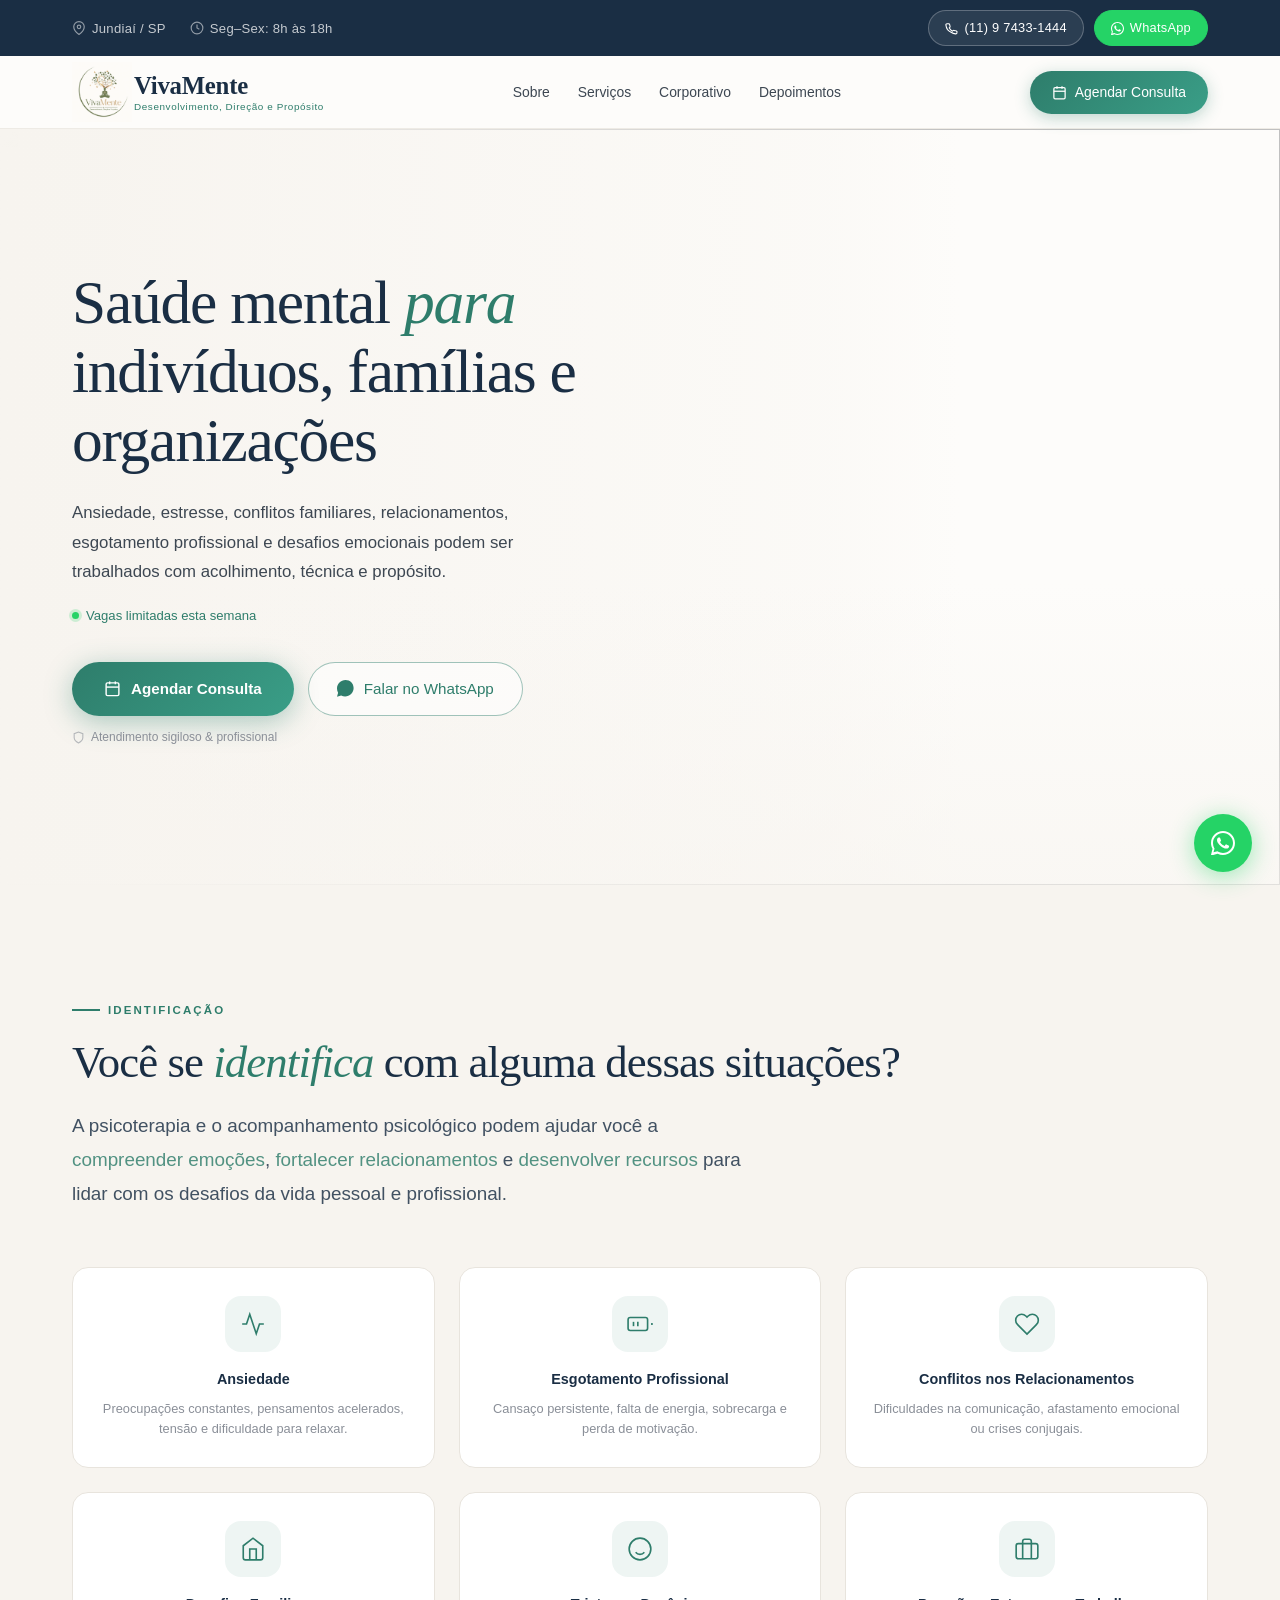
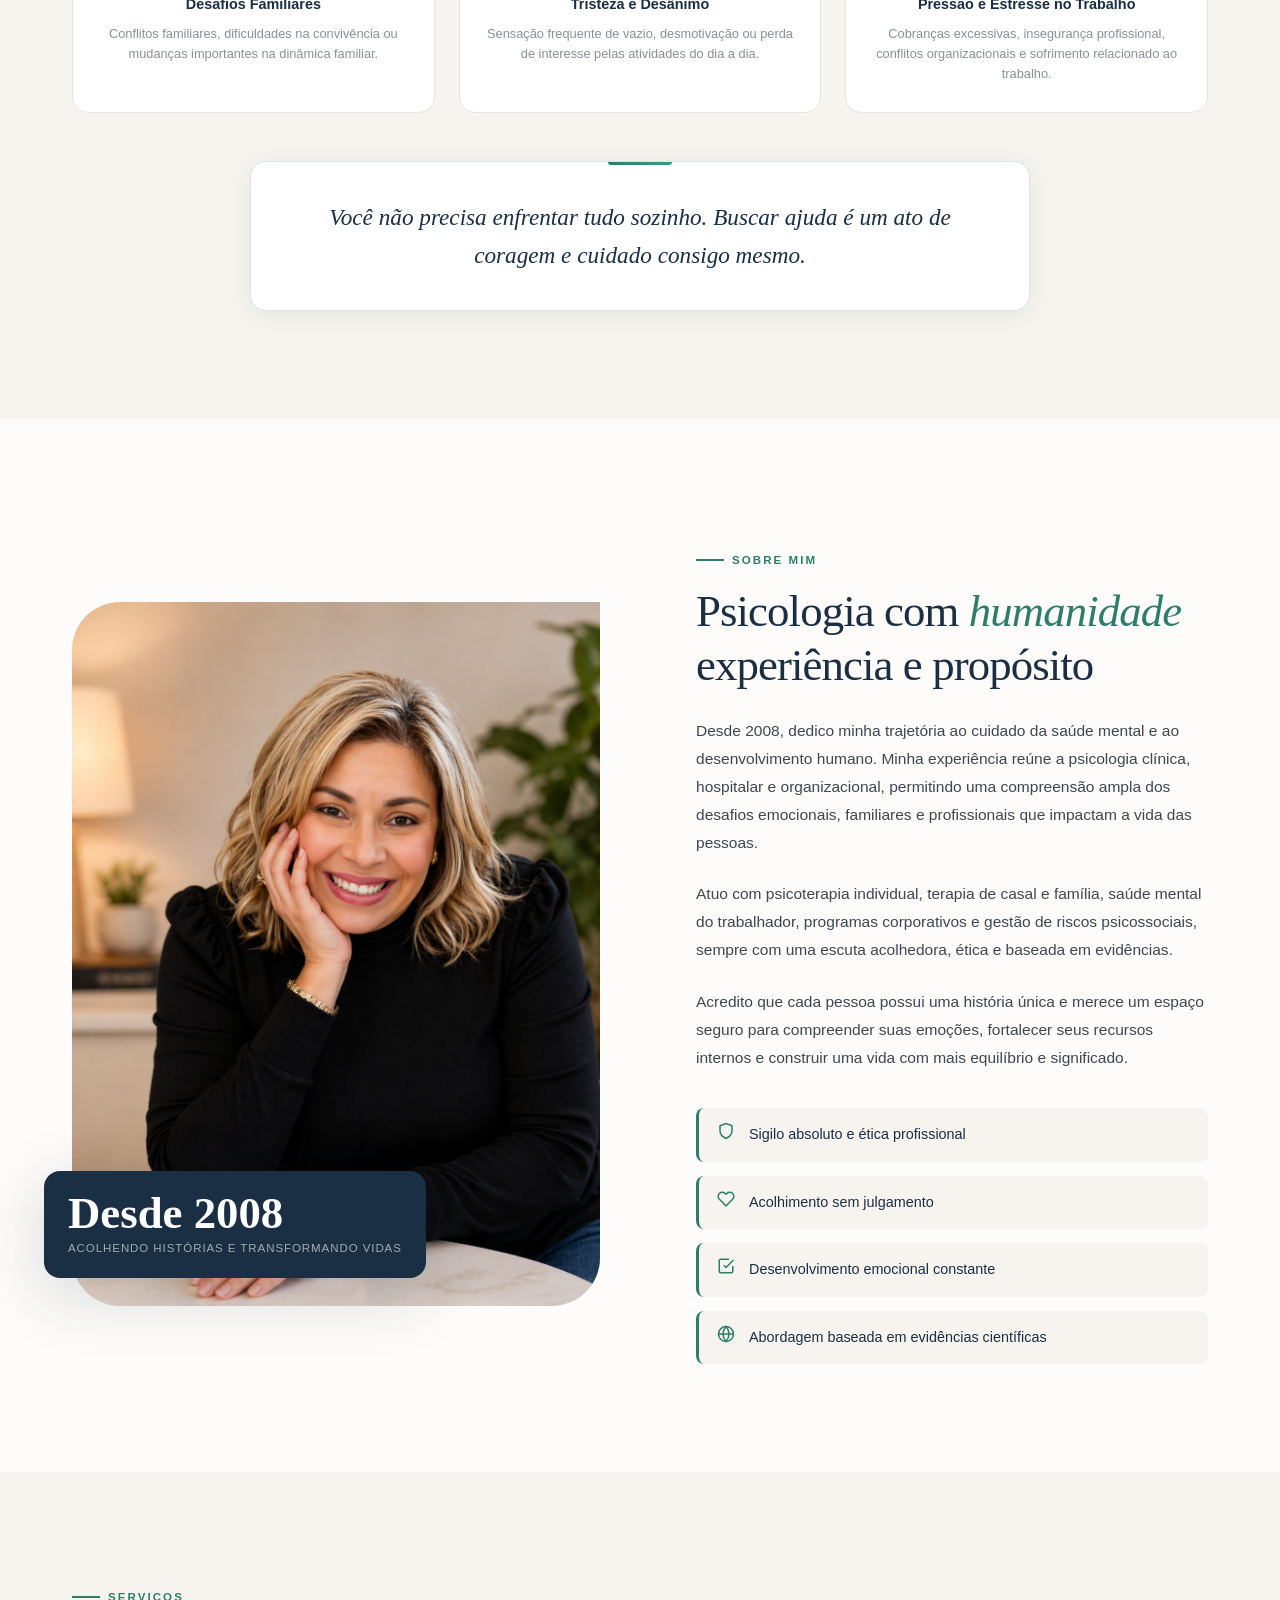
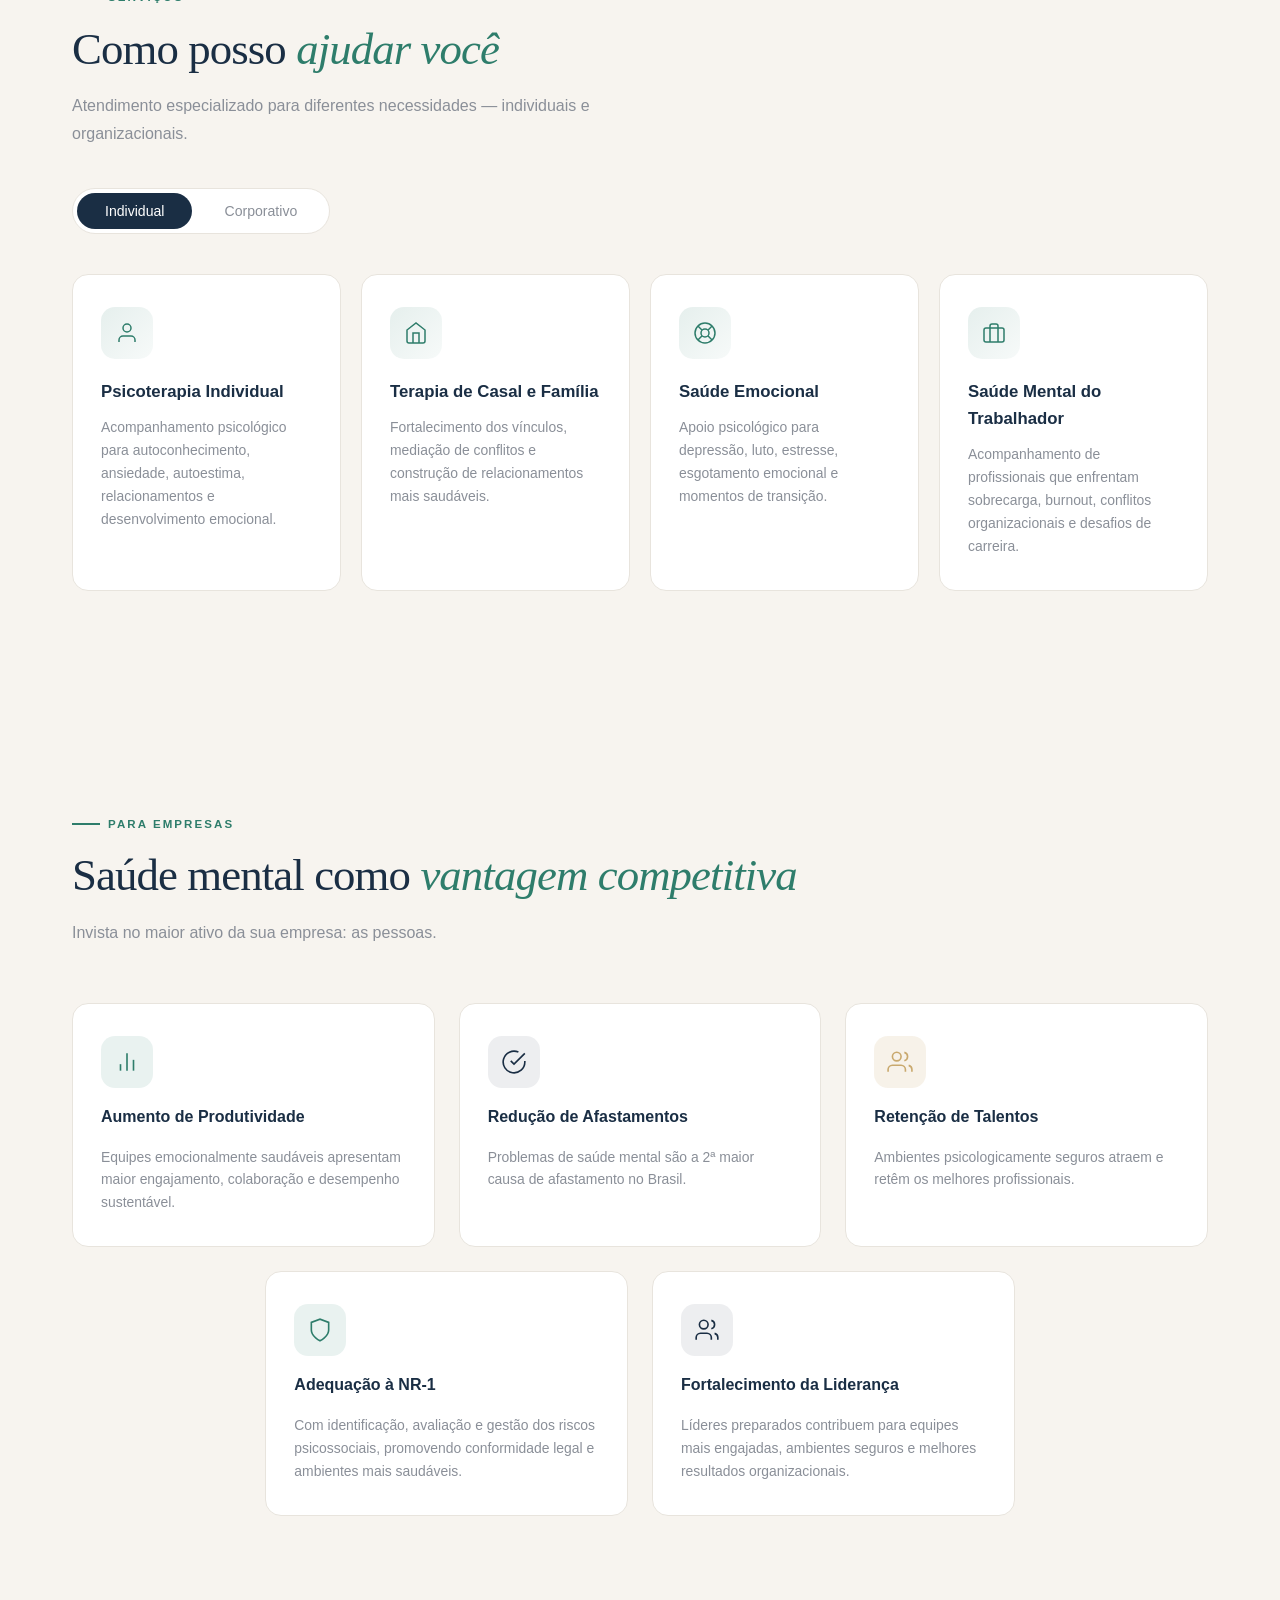
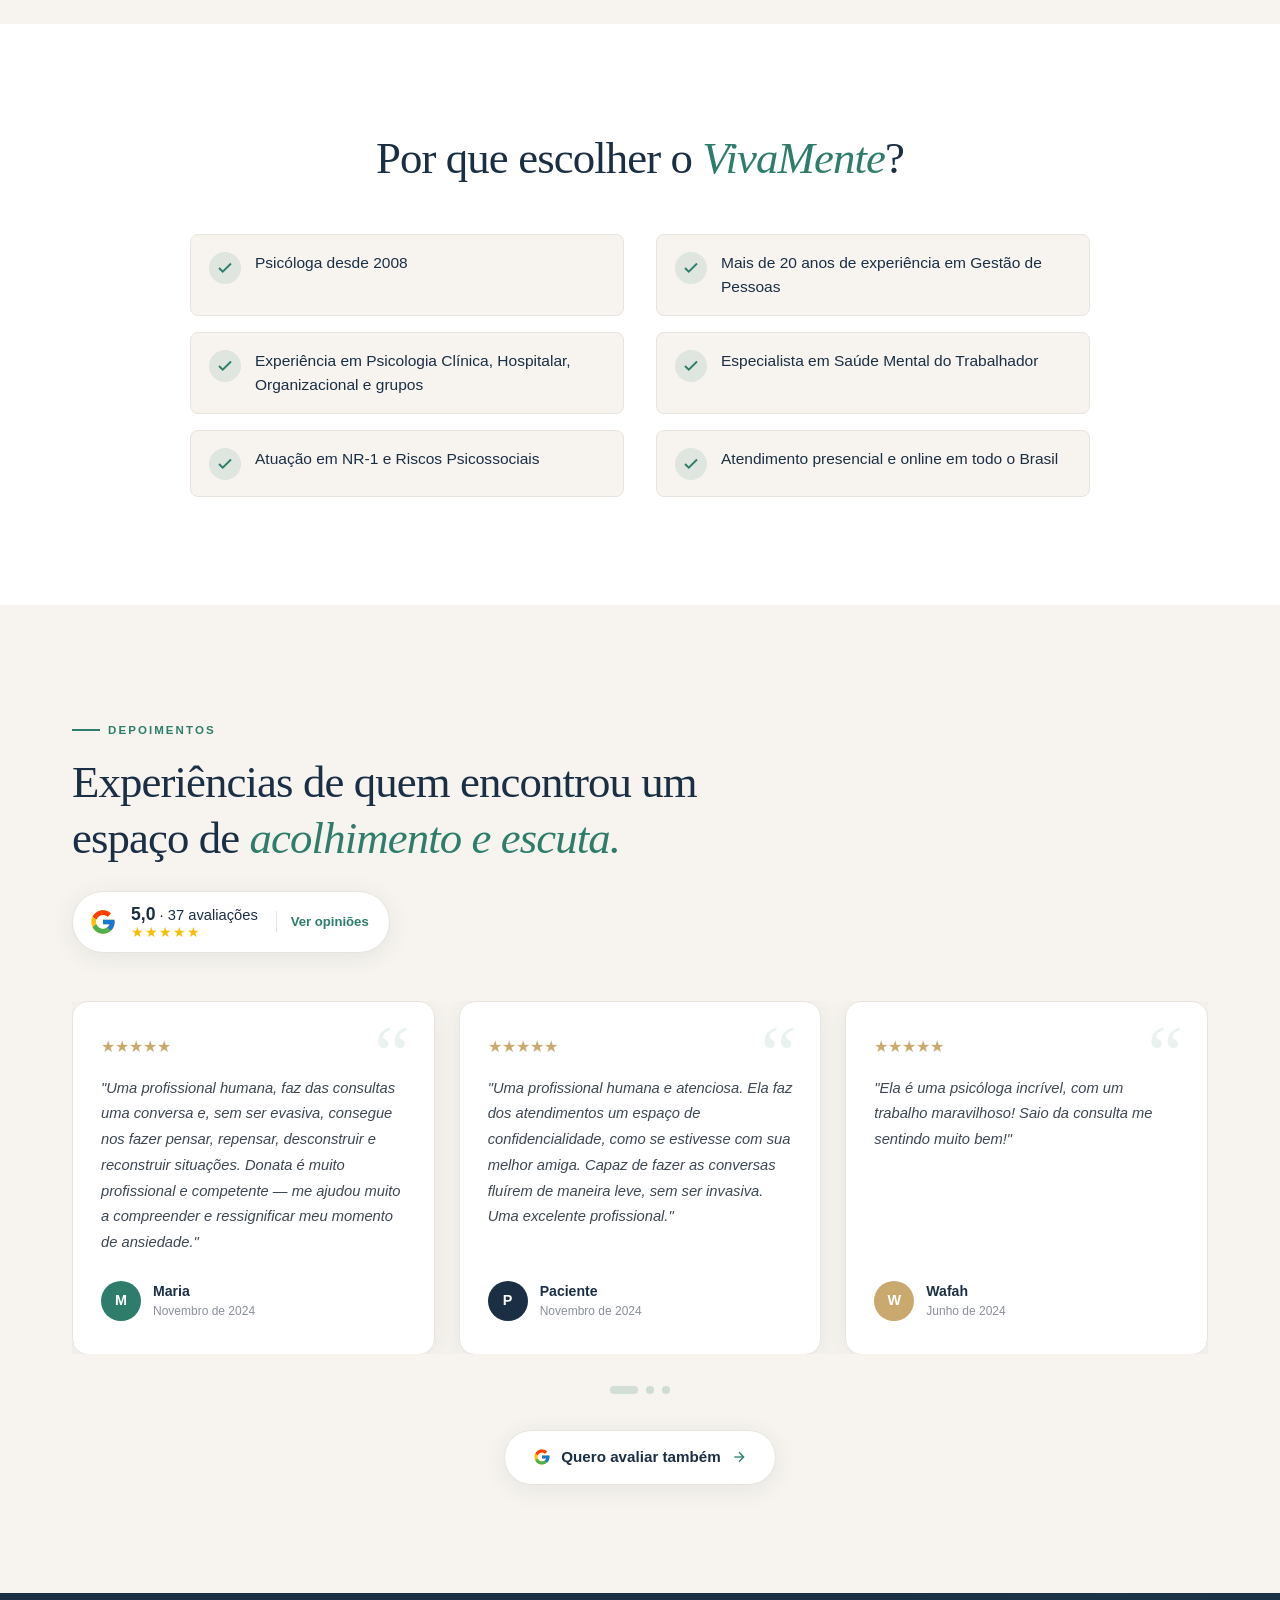
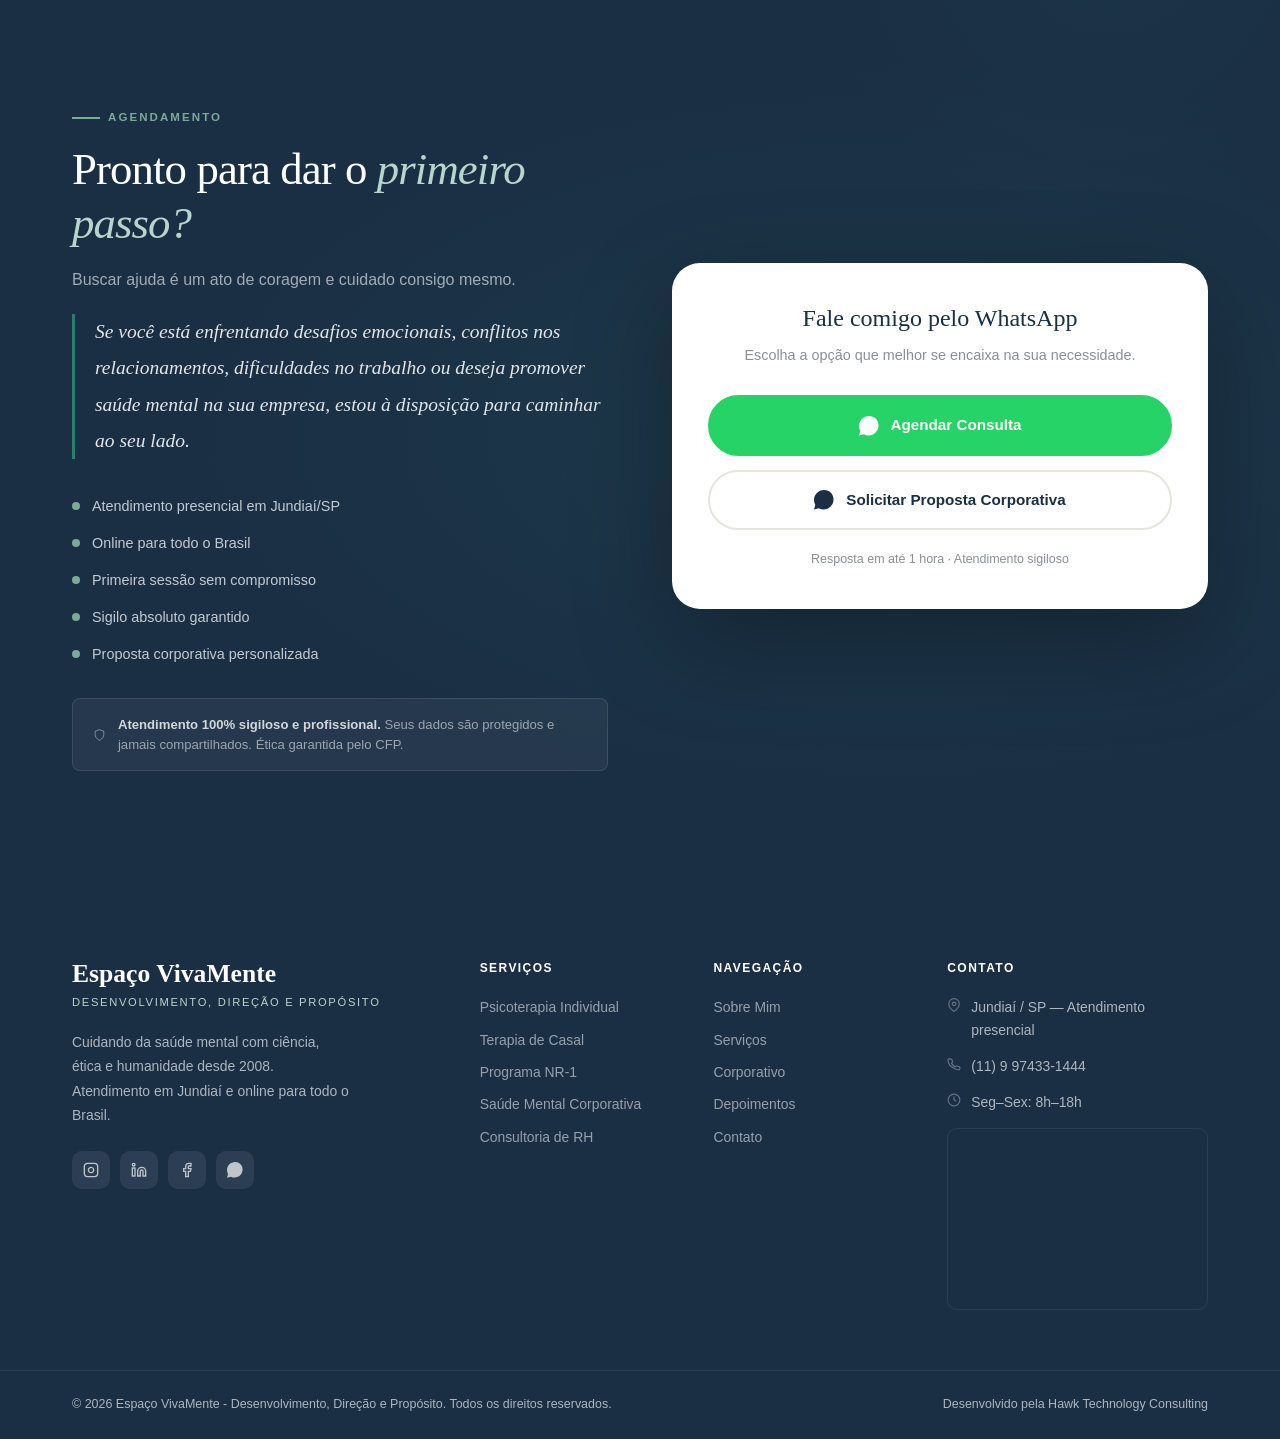
==== commit bf4a147b: "feat: email" ====
--- a/index.html
+++ b/index.html
@@ -568,7 +568,6 @@
             <div class="footer-contact">
               <div class="footer-contact-item"><svg width="14" height="14" viewBox="0 0 24 24" fill="none" stroke="currentColor" stroke-width="2" aria-hidden="true"><path d="M21 10c0 7-9 13-9 13s-9-6-9-13a9 9 0 0 1 18 0z"/><circle cx="12" cy="10" r="3"/></svg>Jundiaí / SP — Atendimento presencial</div>
               <div class="footer-contact-item"><svg width="14" height="14" viewBox="0 0 24 24" fill="none" stroke="currentColor" stroke-width="2" aria-hidden="true"><path d="M22 16.92v3a2 2 0 0 1-2.18 2 19.79 19.79 0 0 1-8.63-3.07A19.5 19.5 0 0 1 4.69 14a19.79 19.79 0 0 1-3.07-8.67A2 2 0 0 1 3.6 3.18h3a2 2 0 0 1 2 1.72c.127.96.361 1.903.7 2.81a2 2 0 0 1-.45 2.11L7.91 10.91a16 16 0 0 0 6 6l.91-.91a2 2 0 0 1 2.11-.45c.907.339 1.85.573 2.81.7A2 2 0 0 1 21.73 19v-.09l.27-2.09z"/></svg>(11) 9 97433-1444</div>
-              <div class="footer-contact-item"><svg width="14" height="14" viewBox="0 0 24 24" fill="none" stroke="currentColor" stroke-width="2" aria-hidden="true"><path d="M4 4h16c1.1 0 2 .9 2 2v12c0 1.1-.9 2-2 2H4c-1.1 0-2-.9-2-2V6c0-1.1.9-2 2-2z"/><polyline points="22,6 12,13 2,6"/></svg>contato@menteplena.com.br</div>
               <div class="footer-contact-item"><svg width="14" height="14" viewBox="0 0 24 24" fill="none" stroke="currentColor" stroke-width="2" aria-hidden="true"><circle cx="12" cy="12" r="10"/><polyline points="12 6 12 12 16 14"/></svg>Seg–Sex: 8h–18h</div>
             </div>
             <div class="footer-map">
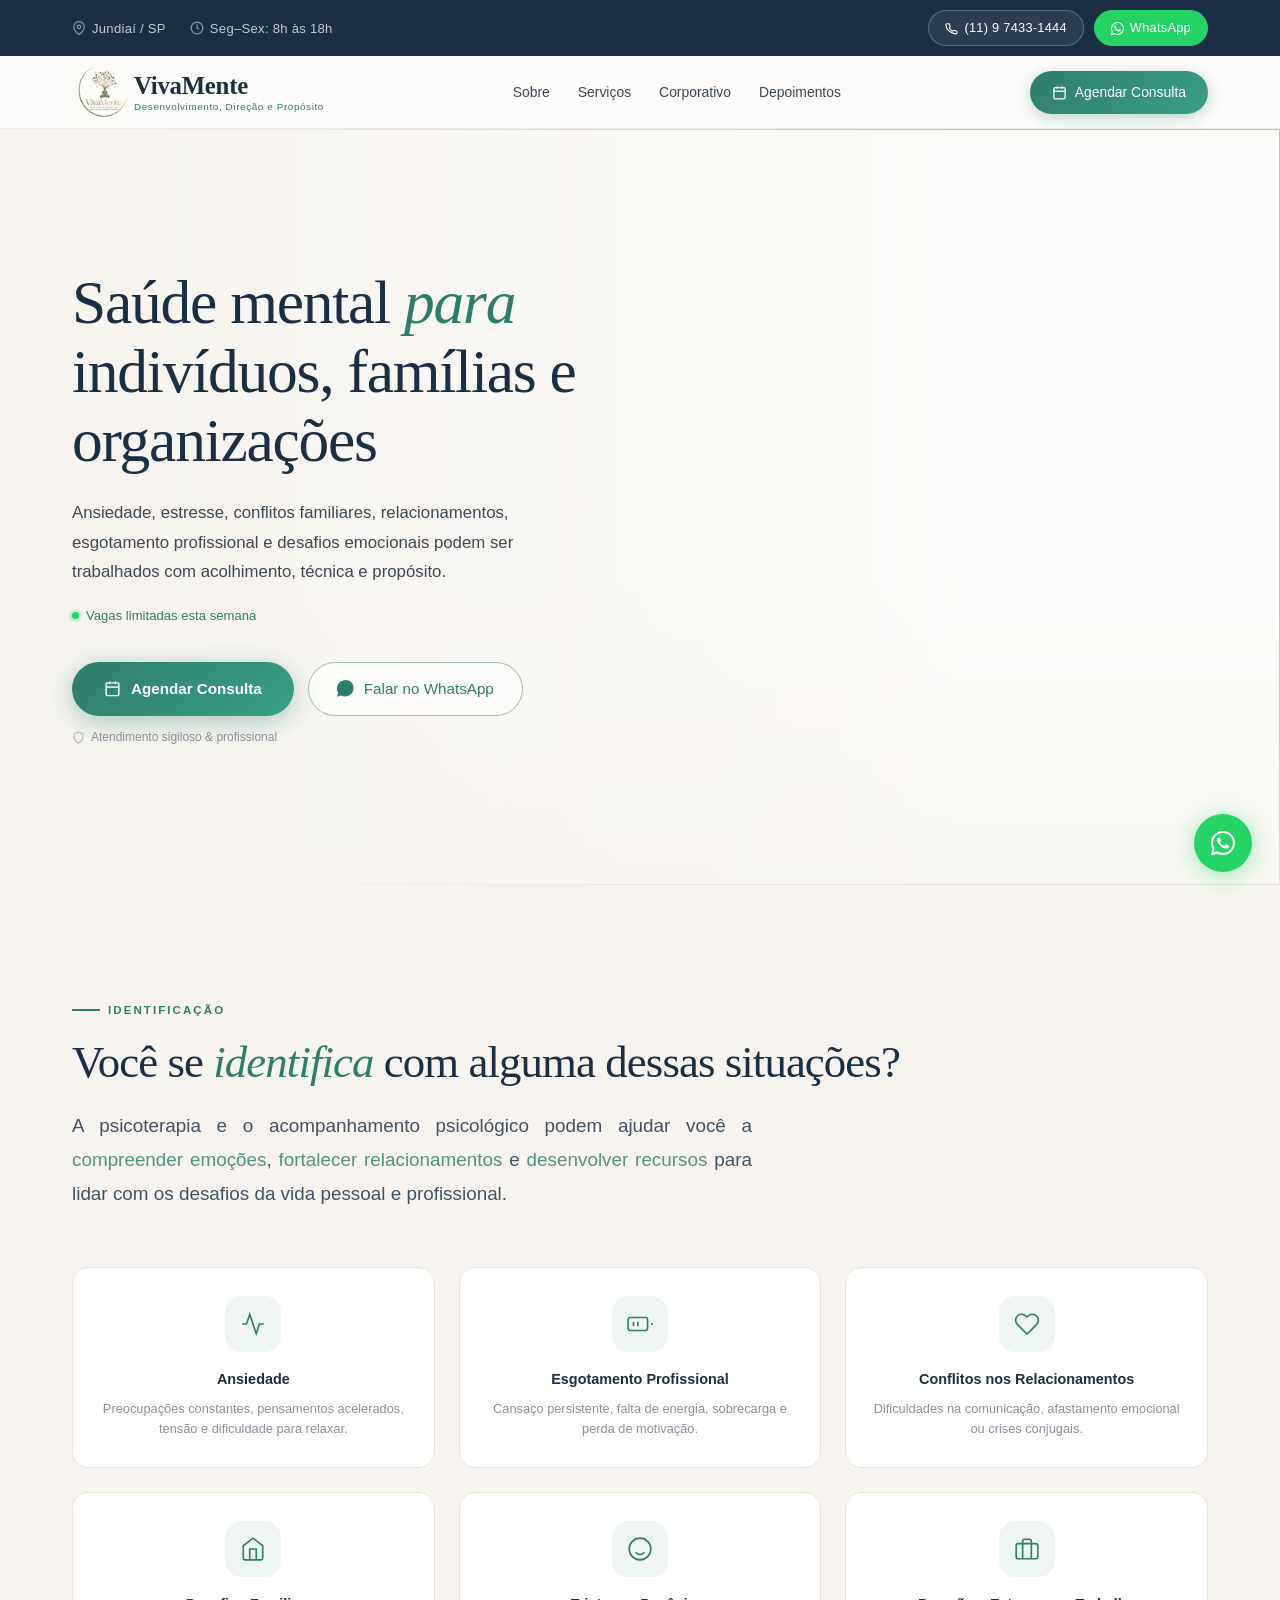
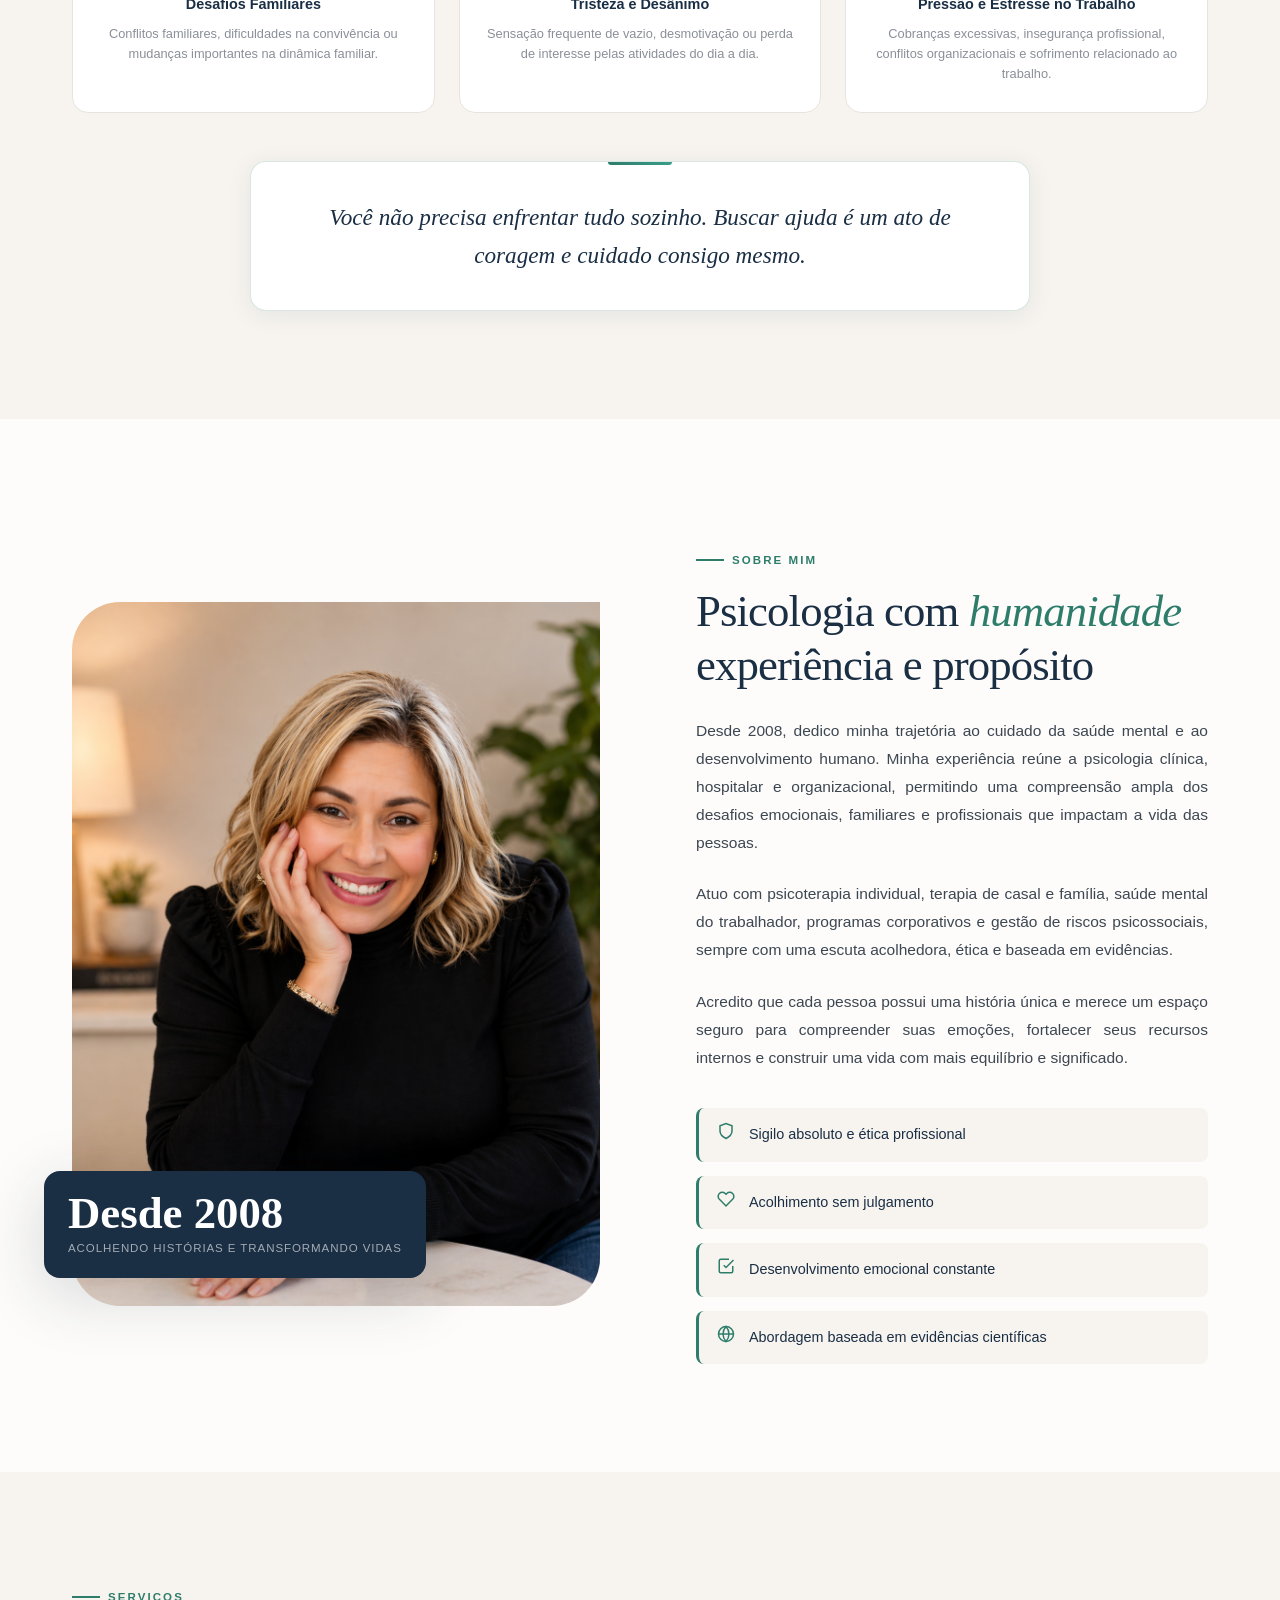
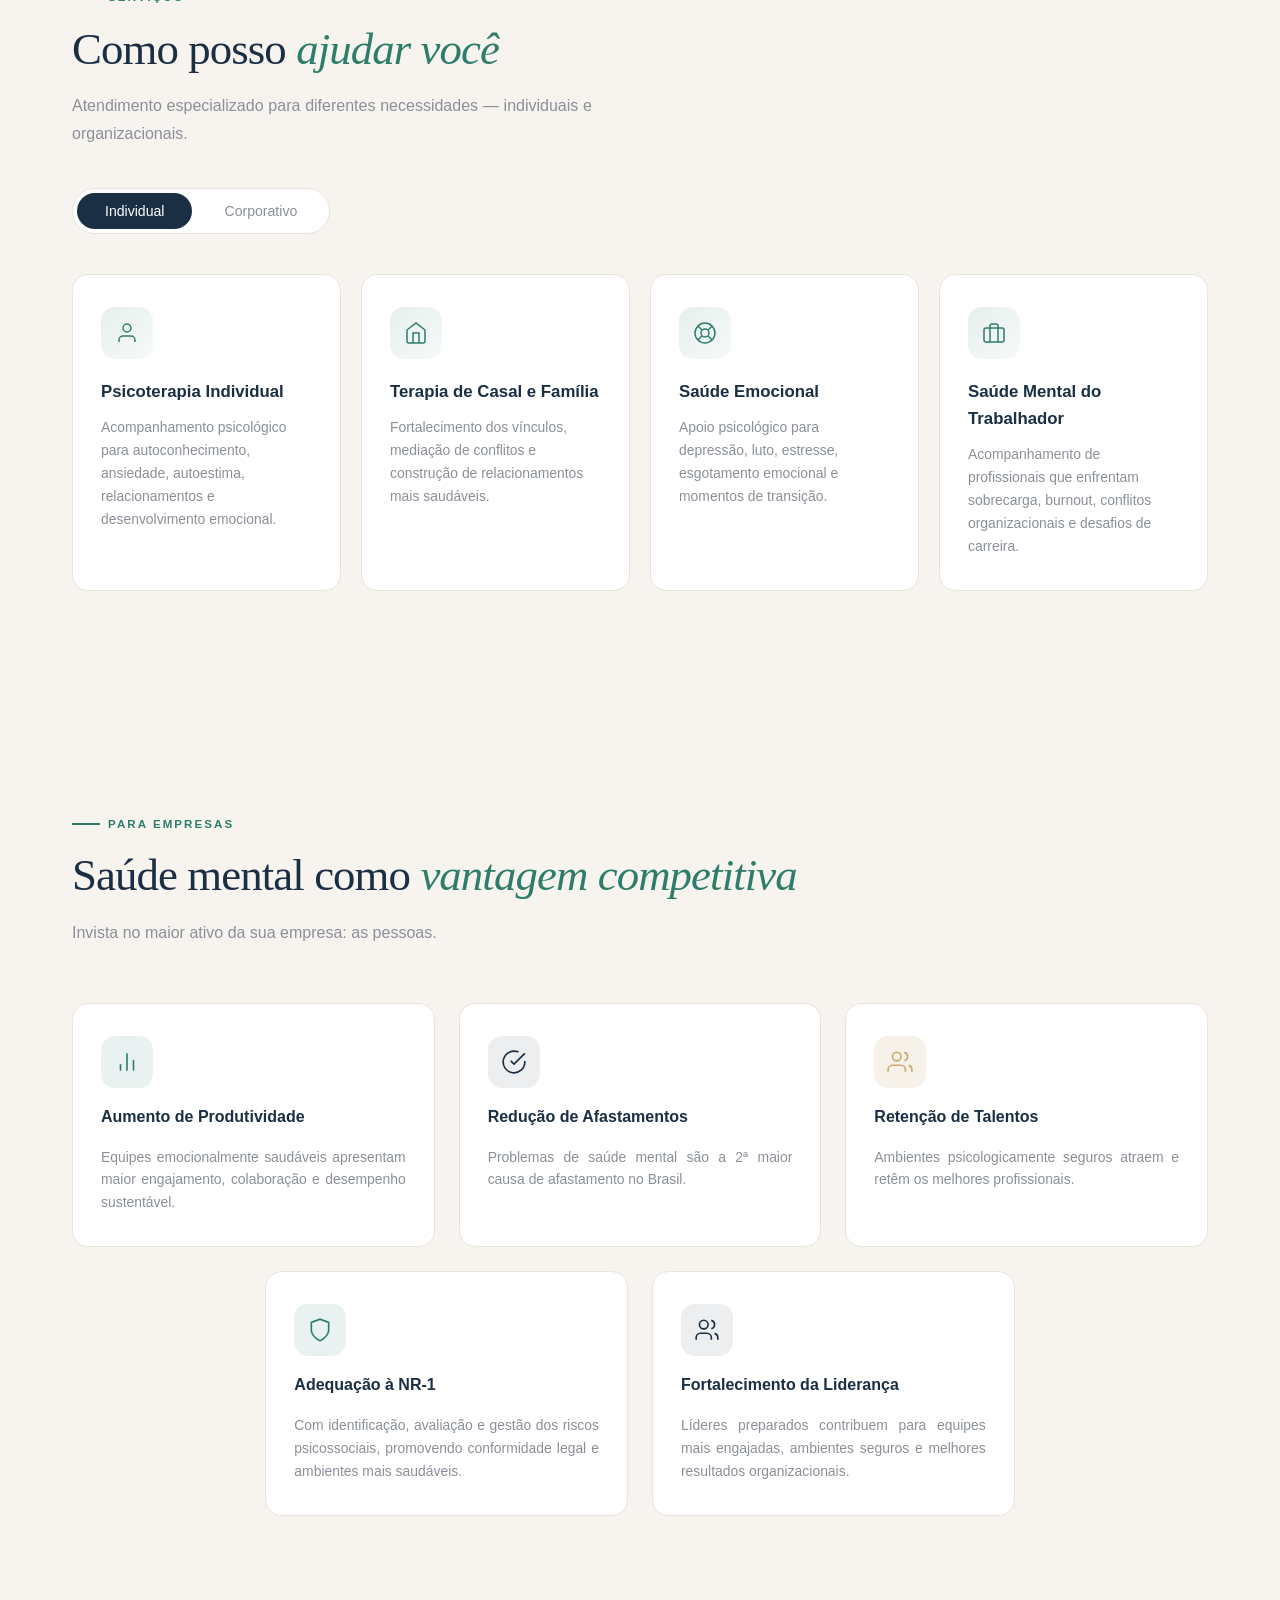
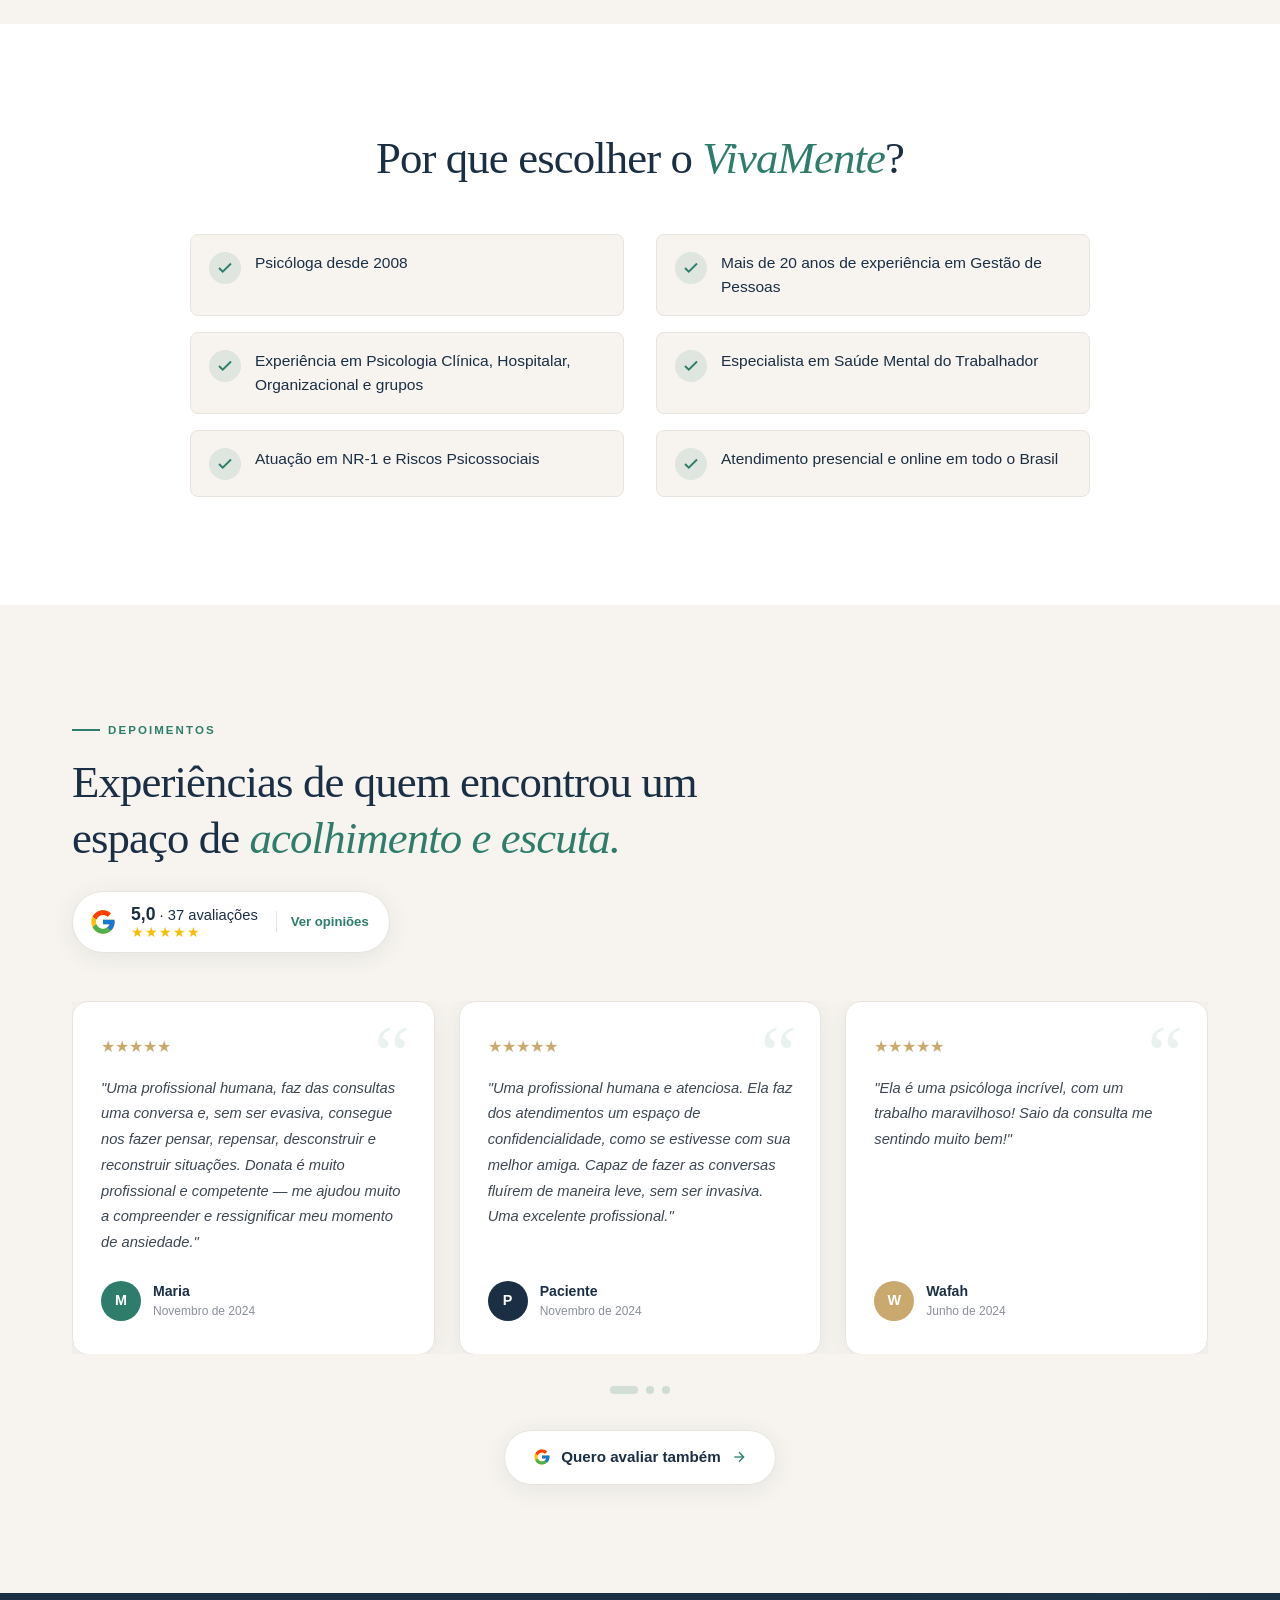
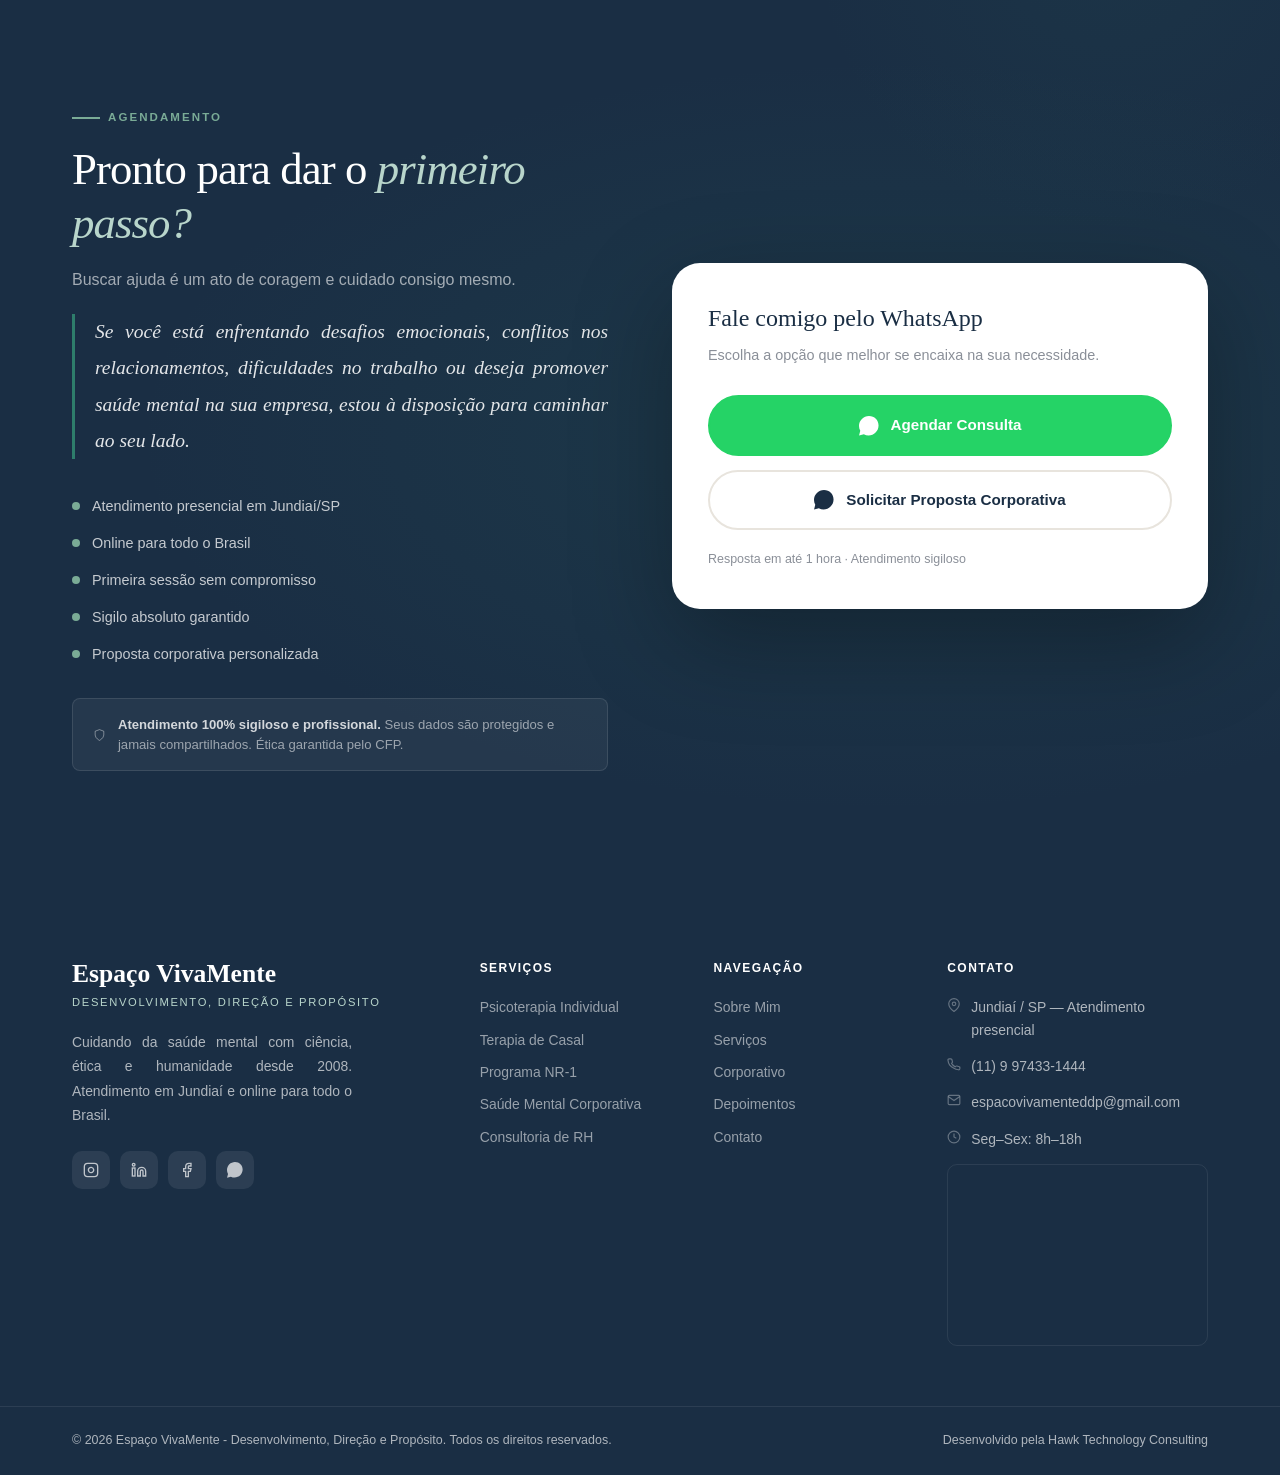
==== commit 1c7a99fc: "feat: alinhamento" ====
--- a/index.html
+++ b/index.html
@@ -7,7 +7,7 @@
   <meta name="theme-color" content="#1a2e44" />
   <meta name="robots" content="index,follow,max-image-preview:large,max-snippet:-1,max-video-preview:-1" />
   <meta name="referrer" content="strict-origin-when-cross-origin" />
-  <link rel="canonical" href="https://seudominio.com/" />
+  <meta name="google-site-verification" content="ziDVbrPVRgomG5yWJzBKCKoJNfq6CMXo8ksabO6t-lI" />
 
   <meta property="og:type" content="website" />
   <meta property="og:locale" content="pt_BR" />
@@ -19,8 +19,7 @@
   <meta name="twitter:card" content="summary_large_image" />
   <meta name="twitter:title" content="Espaço VivaMente - Desenvolvimento, Direção e Propósito | Psicologia Clínica e Corporativa em Jundiaí" />
   <meta name="twitter:description" content="Psicóloga em Jundiaí e atendimento online para todo o Brasil. Saúde mental individual e corporativa. Agende sua consulta." />
-  <meta name="twitter:image" content="https://seudominio.com/og-image.webp" />
-
+ 
   <title>VivaMente - Desenvolvimento, Direção e Propósito | Psicologia Clínica e Corporativa em Jundiaí</title>
 
   <link rel="icon" href="favicon.ico" sizes="32x32" />
@@ -568,6 +567,7 @@
             <div class="footer-contact">
               <div class="footer-contact-item"><svg width="14" height="14" viewBox="0 0 24 24" fill="none" stroke="currentColor" stroke-width="2" aria-hidden="true"><path d="M21 10c0 7-9 13-9 13s-9-6-9-13a9 9 0 0 1 18 0z"/><circle cx="12" cy="10" r="3"/></svg>Jundiaí / SP — Atendimento presencial</div>
               <div class="footer-contact-item"><svg width="14" height="14" viewBox="0 0 24 24" fill="none" stroke="currentColor" stroke-width="2" aria-hidden="true"><path d="M22 16.92v3a2 2 0 0 1-2.18 2 19.79 19.79 0 0 1-8.63-3.07A19.5 19.5 0 0 1 4.69 14a19.79 19.79 0 0 1-3.07-8.67A2 2 0 0 1 3.6 3.18h3a2 2 0 0 1 2 1.72c.127.96.361 1.903.7 2.81a2 2 0 0 1-.45 2.11L7.91 10.91a16 16 0 0 0 6 6l.91-.91a2 2 0 0 1 2.11-.45c.907.339 1.85.573 2.81.7A2 2 0 0 1 21.73 19v-.09l.27-2.09z"/></svg>(11) 9 97433-1444</div>
+              <div class="footer-contact-item"><svg width="14" height="14" viewBox="0 0 24 24" fill="none" stroke="currentColor" stroke-width="2" aria-hidden="true"><path d="M4 4h16c1.1 0 2 .9 2 2v12c0 1.1-.9 2-2 2H4c-1.1 0-2-.9-2-2V6c0-1.1.9-2 2-2z"/><polyline points="22,6 12,13 2,6"/></svg><a href="mailto:espacovivamenteddp@gmail.com">espacovivamenteddp@gmail.com</a></div>
               <div class="footer-contact-item"><svg width="14" height="14" viewBox="0 0 24 24" fill="none" stroke="currentColor" stroke-width="2" aria-hidden="true"><circle cx="12" cy="12" r="10"/><polyline points="12 6 12 12 16 14"/></svg>Seg–Sex: 8h–18h</div>
             </div>
             <div class="footer-map">
--- a/style.css
+++ b/style.css
@@ -2146,6 +2146,15 @@
   flex-shrink: 0;
   opacity: 0.5;
 }
+.footer-contact-item a {
+  color: rgba(255, 255, 255, 0.65);
+  text-decoration: none;
+  transition: var(--transition);
+  word-break: break-all;
+}
+.footer-contact-item a:hover {
+  color: white;
+}
 .footer-map {
   margin-top: 14px;
   border-radius: 10px;
@@ -2760,3 +2769,23 @@
     font-size: 1.75rem;
   }
 }
+
+/* ── PARÁGRAFOS JUSTIFICADOS (exceto home e cards) ── */
+main p,
+footer p,
+.ben-text {
+  text-align: justify;
+  word-spacing: normal;
+  letter-spacing: normal;
+}
+
+.hero-sub,
+.dor-text,
+.servico-text,
+.depo-text {
+  text-align: unset;
+}
+
+.dor-card .dor-text {
+  text-align: center;
+}
